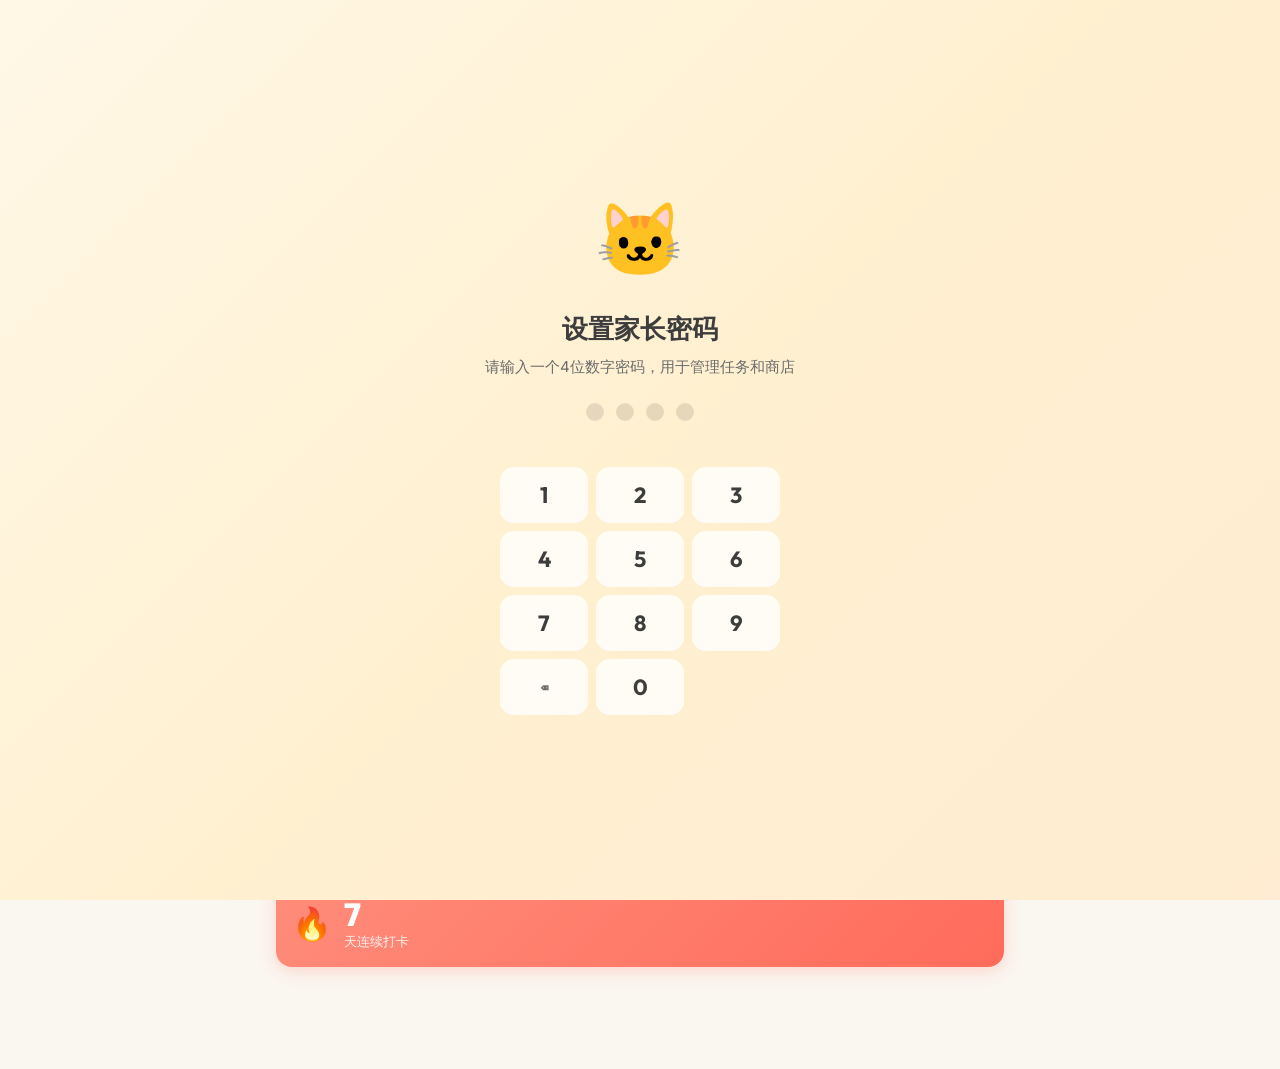
==== android-webview/app/src/main/assets/index.html @ 6c9d5f4f "pet-pwa init2" ====
<!DOCTYPE html>
<html lang="zh-CN">
<head>
  <meta charset="UTF-8">
  <meta name="viewport" content="width=device-width, initial-scale=1.0, maximum-scale=1.0, user-scalable=no, viewport-fit=cover">
  <meta name="apple-mobile-web-app-capable" content="yes">
  <meta name="apple-mobile-web-app-status-bar-style" content="default">
  <meta name="apple-mobile-web-app-title" content="小宠打卡">
  <meta name="theme-color" content="#FFC857">
  <meta name="description" content="小朋友的电子宠物打卡养成APP">

  <!-- PWA -->
  <link rel="manifest" href="manifest.json">
  <link rel="apple-touch-icon" href="icon.svg">

  <!-- Fonts -->
  <link rel="preconnect" href="https://fonts.googleapis.com">
  <link href="https://fonts.googleapis.com/css2?family=Inter:wght@400;500;600;700&family=Outfit:wght@600;700;800&display=swap" rel="stylesheet">

  <link rel="stylesheet" href="styles.css">
  <title>小宠打卡 - 电子宠物养成</title>
</head>
<body>
<div id="app">

  <!-- ===== Parent Mode Bar ===== -->
  <div class="parent-bar" id="parent-bar">
    🔒 家长模式 · 可编辑任务和商品
    <button class="exit-btn" onclick="exitParentMode()">退出</button>
  </div>

  <!-- ===== Home Page ===== -->
  <div class="page active" id="page-home">
    <div class="status-bar">
      <span class="status-time">9:41</span>
      <div class="icons">
        <svg viewBox="0 0 24 24" fill="currentColor"><path d="M12 21l-1.45-1.32C5.4 15.36 2 12.28 2 8.5 2 5.42 4.42 3 7.5 3c1.74 0 3.41.81 4.5 2.09C13.09 3.81 14.76 3 16.5 3 19.58 3 22 5.42 22 8.5c0 3.78-3.4 6.86-8.55 11.18L12 21z"/></svg>
        <svg viewBox="0 0 24 24" fill="currentColor"><path d="M1 9l2 2c4.97-4.97 13.03-4.97 18 0l2-2C16.93 2.93 7.08 2.93 1 9zm8 8l3 3 3-3c-1.65-1.66-4.34-1.66-6 0zm-4-4l2 2c2.76-2.76 7.24-2.76 10 0l2-2C15.14 9.14 8.87 9.14 5 13z"/></svg>
        <svg viewBox="0 0 24 24" fill="currentColor"><path d="M15.67 4H14V2h-4v2H8.33C7.6 4 7 4.6 7 5.33v15.33C7 21.4 7.6 22 8.33 22h7.33c.74 0 1.34-.6 1.34-1.33V5.33C17 4.6 16.4 4 15.67 4z"/></svg>
      </div>
    </div>

    <div class="pet-header">
      <div class="currency-group">
        <span class="badge badge-points">
          <svg viewBox="0 0 24 24" fill="currentColor"><path d="M12 2l2.4 7.4H22l-6.2 4.5 2.4 7.4L12 16.8l-6.2 4.5 2.4-7.4L2 9.4h7.6z"/></svg>
          <span id="home-points">120</span>
        </span>
        <span class="badge badge-coins">
          <svg viewBox="0 0 24 24" fill="currentColor"><circle cx="12" cy="12" r="9" stroke="currentColor" stroke-width="2" fill="none"/><text x="12" y="16" text-anchor="middle" font-size="12" font-weight="bold" fill="currentColor">G</text></svg>
          <span id="home-coins">320</span>
        </span>
      </div>
    </div>

    <div class="pet-scene" id="pet-scene">
      <!-- CSS Creature: Mint Green Spirit -->
      <div class="cat" id="cat">
        <div class="cat-body">
          <!-- Cast shadow on floor -->
          <div class="cat-cast-shadow"></div>
          <!-- Antennae with glowing tips -->
          <div class="antenna antenna-left"><div class="antenna-glow"></div></div>
          <div class="antenna antenna-right"><div class="antenna-glow"></div></div>
          <!-- Head group -->
          <div class="creature-head">
            <div class="creature-face">
              <div class="creature-eye eye-left">
                <div class="eye-iris"></div>
                <div class="eye-highlight eye-hl-1"></div>
                <div class="eye-highlight eye-hl-2"></div>
              </div>
              <div class="creature-eye eye-right">
                <div class="eye-iris"></div>
                <div class="eye-highlight eye-hl-1"></div>
                <div class="eye-highlight eye-hl-2"></div>
              </div>
              <div class="creature-blush blush-left"></div>
              <div class="creature-blush blush-right"></div>
              <div class="creature-mouth"></div>
            </div>
          </div>
          <!-- Body / torso -->
          <div class="creature-torso">
            <div class="creature-belly"></div>
          </div>
          <!-- Collar & Tag -->
          <div class="creature-collar">
            <div class="collar-tag">
              <div class="tag-heart">♥</div>
              <div class="tag-text">HAPPY</div>
            </div>
          </div>
          <!-- Arms -->
          <div class="creature-arm arm-left"></div>
          <div class="creature-arm arm-right"></div>
          <!-- Legs (short stubby) -->
          <div class="cat-leg leg-fl"></div>
          <div class="cat-leg leg-fr"></div>
          <div class="cat-leg leg-bl"></div>
          <div class="cat-leg leg-br"></div>
          <!-- Tail (small round) -->
          <div class="cat-tail">
            <div class="tail-round"></div>
          </div>
        </div>
      </div>
      <!-- Food particle for feeding animation -->
      <div class="food-particle" id="food-particle">🐟</div>
      <!-- Walk ground -->
      <div class="walk-ground" id="walk-ground">
        <div class="ground-line"></div>
      </div>
      <!-- Info -->
      <div class="pet-mood" id="pet-mood">心情不错~</div>
      <div class="pet-name" id="pet-name">小宠</div>
      <div class="pet-level" id="pet-level">Lv.5</div>
    </div>

    <div class="status-section">
      <div class="status-row">
        <div class="status-icon" style="background:#FFE4DF">🍖</div>
        <div class="status-info">
          <div class="status-label">饱腹度</div>
          <div class="status-bar-track"><div class="status-bar-fill" id="bar-hunger-fill" style="width:75%;background:#FF8C7A"></div></div>
        </div>
        <div class="status-percent" id="bar-hunger-percent">75%</div>
      </div>
      <div class="status-row">
        <div class="status-icon" style="background:#D9ECF7">🛁</div>
        <div class="status-info">
          <div class="status-label">清洁度</div>
          <div class="status-bar-track"><div class="status-bar-fill" id="bar-clean-fill" style="width:85%;background:#6BB6E0"></div></div>
        </div>
        <div class="status-percent" id="bar-clean-percent">85%</div>
      </div>
      <div class="status-row">
        <div class="status-icon" style="background:#FFF3D6">😊</div>
        <div class="status-info">
          <div class="status-label">心情值</div>
          <div class="status-bar-track"><div class="status-bar-fill" id="bar-mood-fill" style="width:80%;background:#FFC857"></div></div>
        </div>
        <div class="status-percent" id="bar-mood-percent">80%</div>
      </div>
      <div class="status-row">
        <div class="status-icon" style="background:#E0F0DA">⚡</div>
        <div class="status-info">
          <div class="status-label">活力值</div>
          <div class="status-bar-track"><div class="status-bar-fill" id="bar-energy-fill" style="width:70%;background:#7BB56A"></div></div>
        </div>
        <div class="status-percent" id="bar-energy-percent">70%</div>
      </div>
    </div>

    <div class="action-section">
      <button class="action-btn" onclick="feedPet()">
        <div class="action-icon" style="background:#FFE4DF">🍖</div>
        <div class="action-label">喂食</div>
        <div class="action-cost">🪙 10</div>
      </button>
      <button class="action-btn" onclick="bathPet()">
        <div class="action-icon" style="background:#D9ECF7">🛁</div>
        <div class="action-label">洗澡</div>
        <div class="action-cost">🪙 8</div>
      </button>
      <button class="action-btn" onclick="playPet()">
        <div class="action-icon" style="background:#FFF3D6">🎾</div>
        <div class="action-label">玩耍</div>
        <div class="action-cost">🪙 12</div>
      </button>
      <button class="action-btn" onclick="walkPet()">
        <div class="action-icon" style="background:#E0F0DA">🌳</div>
        <div class="action-label">出门</div>
        <div class="action-cost">🪙 15</div>
      </button>
    </div>

    <div class="card" onclick="switchTab('tasks')" style="cursor:pointer">
      <div class="card-row">
        <div class="card-icon" style="background:#FFF3D6">📋</div>
        <div class="card-body">
          <div class="card-title">今日任务</div>
          <div class="card-desc" id="home-task-desc">完成<span id="home-task-count">0/4</span> · <span id="home-task-points">+0 积分</span></div>
        </div>
        <div class="card-arrow">›</div>
      </div>
    </div>

    <div class="streak-card">
      <div class="streak-flame">🔥</div>
      <div>
        <div class="streak-num" id="streak-num">7</div>
        <div class="streak-label">天连续打卡</div>
      </div>
      <div class="streak-dots" id="streak-dots"></div>
    </div>
  </div>

  <!-- ===== Task Page ===== -->
  <div class="page" id="page-tasks">
    <div class="status-bar">
      <span class="status-time">9:41</span>
      <div class="icons">
        <svg viewBox="0 0 24 24" fill="currentColor"><path d="M12 21l-1.45-1.32C5.4 15.36 2 12.28 2 8.5 2 5.42 4.42 3 7.5 3c1.74 0 3.41.81 4.5 2.09C13.09 3.81 14.76 3 16.5 3 19.58 3 22 5.42 22 8.5c0 3.78-3.4 6.86-8.55 11.18L12 21z"/></svg>
        <svg viewBox="0 0 24 24" fill="currentColor"><path d="M1 9l2 2c4.97-4.97 13.03-4.97 18 0l2-2C16.93 2.93 7.08 2.93 1 9zm8 8l3 3 3-3c-1.65-1.66-4.34-1.66-6 0zm-4-4l2 2c2.76-2.76 7.24-2.76 10 0l2-2C15.14 9.14 8.87 9.14 5 13z"/></svg>
        <svg viewBox="0 0 24 24" fill="currentColor"><path d="M15.67 4H14V2h-4v2H8.33C7.6 4 7 4.6 7 5.33v15.33C7 21.4 7.6 22 8.33 22h7.33c.74 0 1.34-.6 1.34-1.33V5.33C17 4.6 16.4 4 15.67 4z"/></svg>
      </div>
    </div>

    <div class="page-header">
      <div class="page-title">今日任务</div>
      <span class="badge badge-points">
        <svg viewBox="0 0 24 24" fill="currentColor"><path d="M12 2l2.4 7.4H22l-6.2 4.5 2.4 7.4L12 16.8l-6.2 4.5 2.4-7.4L2 9.4h7.6z"/></svg>
        <span id="task-points">120</span>
      </span>
    </div>
    <div class="page-subtitle">完成任务获得积分和金币，积分可到商店兑换奖品，金币用于照顾宠物</div>

    <div class="task-list" id="task-list"></div>
    <button class="add-button" id="add-task-btn" style="display:none" onclick="openTaskEditor()">
      + 添加新任务
    </button>

    <div class="daily-summary">
      <div class="summary-row">
        <div class="summary-item">
          <div class="summary-num" id="summary-completed">0/4</div>
          <div class="summary-label">完成任务</div>
        </div>
        <div class="summary-item">
          <div class="summary-num" id="summary-points">0</div>
          <div class="summary-label">今日积分</div>
        </div>
        <div class="summary-item">
          <div class="summary-num" id="summary-coins">0</div>
          <div class="summary-label">今日金币</div>
        </div>
      </div>
      <div class="summary-tip">💡 每天完成任务，照顾小宠，还能去商店兑换奖品哦~</div>
    </div>
  </div>

  <!-- ===== Shop Page ===== -->
  <div class="page" id="page-shop">
    <div class="status-bar">
      <span class="status-time">9:41</span>
      <div class="icons">
        <svg viewBox="0 0 24 24" fill="currentColor"><path d="M12 21l-1.45-1.32C5.4 15.36 2 12.28 2 8.5 2 5.42 4.42 3 7.5 3c1.74 0 3.41.81 4.5 2.09C13.09 3.81 14.76 3 16.5 3 19.58 3 22 5.42 22 8.5c0 3.78-3.4 6.86-8.55 11.18L12 21z"/></svg>
        <svg viewBox="0 0 24 24" fill="currentColor"><path d="M1 9l2 2c4.97-4.97 13.03-4.97 18 0l2-2C16.93 2.93 7.08 2.93 1 9zm8 8l3 3 3-3c-1.65-1.66-4.34-1.66-6 0zm-4-4l2 2c2.76-2.76 7.24-2.76 10 0l2-2C15.14 9.14 8.87 9.14 5 13z"/></svg>
        <svg viewBox="0 0 24 24" fill="currentColor"><path d="M15.67 4H14V2h-4v2H8.33C7.6 4 7 4.6 7 5.33v15.33C7 21.4 7.6 22 8.33 22h7.33c.74 0 1.34-.6 1.34-1.33V5.33C17 4.6 16.4 4 15.67 4z"/></svg>
      </div>
    </div>

    <div class="page-header">
      <div class="page-title">积分商店</div>
      <span class="badge badge-points">
        <svg viewBox="0 0 24 24" fill="currentColor"><path d="M12 2l2.4 7.4H22l-6.2 4.5 2.4 7.4L12 16.8l-6.2 4.5 2.4-7.4L2 9.4h7.6z"/></svg>
        <span id="shop-points">120</span>
      </span>
    </div>

    <div class="category-tabs" id="category-tabs">
      <button class="cat-tab active" onclick="filterCategory('全部')">全部</button>
      <button class="cat-tab" onclick="filterCategory('玩具')">玩具</button>
      <button class="cat-tab" onclick="filterCategory('学习')">学习</button>
      <button class="cat-tab" onclick="filterCategory('零食')">零食</button>
      <button class="cat-tab" onclick="filterCategory('体验券')">体验券</button>
    </div>

    <div class="product-grid" id="product-grid"></div>
    <button class="add-button" id="add-product-btn" style="display:none" onclick="openProductEditor()">
      + 上架新商品
    </button>

    <div class="shop-tip">💡 兑换后请找爸爸妈妈核销哦~</div>
  </div>

  <!-- ===== Profile Page ===== -->
  <div class="page" id="page-profile">
    <div class="status-bar">
      <span class="status-time">9:41</span>
      <div class="icons">
        <svg viewBox="0 0 24 24" fill="currentColor"><path d="M12 21l-1.45-1.32C5.4 15.36 2 12.28 2 8.5 2 5.42 4.42 3 7.5 3c1.74 0 3.41.81 4.5 2.09C13.09 3.81 14.76 3 16.5 3 19.58 3 22 5.42 22 8.5c0 3.78-3.4 6.86-8.55 11.18L12 21z"/></svg>
        <svg viewBox="0 0 24 24" fill="currentColor"><path d="M1 9l2 2c4.97-4.97 13.03-4.97 18 0l2-2C16.93 2.93 7.08 2.93 1 9zm8 8l3 3 3-3c-1.65-1.66-4.34-1.66-6 0zm-4-4l2 2c2.76-2.76 7.24-2.76 10 0l2-2C15.14 9.14 8.87 9.14 5 13z"/></svg>
        <svg viewBox="0 0 24 24" fill="currentColor"><path d="M15.67 4H14V2h-4v2H8.33C7.6 4 7 4.6 7 5.33v15.33C7 21.4 7.6 22 8.33 22h7.33c.74 0 1.34-.6 1.34-1.33V5.33C17 4.6 16.4 4 15.67 4z"/></svg>
      </div>
    </div>

    <div class="profile-card">
      <div class="profile-avatar" id="profile-avatar" onclick="triggerAvatarUpload()" title="点击上传头像">
        <img id="profile-avatar-img" class="profile-avatar-img" alt="头像">
        <span class="profile-avatar-emoji" id="profile-avatar-emoji">👦</span>
      </div>
      <div>
        <div class="profile-name" id="profile-name">小图</div>
        <div class="profile-level" id="profile-level">Lv.5 宠物达人</div>
      </div>
      <button class="profile-edit" onclick="openProfileEditor()">编辑</button>
    </div>
    <input type="file" id="avatar-file" accept="image/*" style="display:none" onchange="handleAvatarFile(this)">

    <div class="stats-row">
      <div class="stat-item">
        <div class="stat-num" id="stat-tasks">42</div>
        <div class="stat-label">累计任务</div>
      </div>
      <div class="stat-item">
        <div class="stat-num" id="stat-points">320</div>
        <div class="stat-label">累计积分</div>
      </div>
      <div class="stat-item">
        <div class="stat-num" id="stat-coins">180</div>
        <div class="stat-label">累计金币</div>
      </div>
    </div>

    <div class="section-title">兑换记录</div>
    <div id="history-list"></div>

    <div class="section-title" style="display:flex;align-items:center;justify-content:space-between">
      <span>待核销商品</span>
      <span class="pending-badge" id="pending-count-badge">0</span>
    </div>
    <div class="pending-section" id="pending-section">
      <div class="pending-header" onclick="togglePendingList()">
        <div class="pending-header-text">
          <span>🎫</span>
          <span class="pending-count" id="pending-count-text">0件待核销商品</span>
        </div>
        <span style="font-size:14px;color:var(--text-light)" id="pending-arrow">›</span>
      </div>
      <div class="pending-list" id="pending-list"></div>
    </div>
    <div style="margin-bottom:16px"></div>

    <div class="section-title">设置</div>
    <div class="settings-card">
      <div class="setting-item">
        <div class="setting-icon" style="background:#FFF3D6">⏰</div>
        <div class="setting-label">每日提醒</div>
        <div class="setting-value">18:00</div>
      </div>
      <div class="setting-item" onclick="toggleParentMode()">
        <div class="setting-icon" style="background:#E0F0DA">👨‍👩‍👧</div>
        <div class="setting-label">家长模式</div>
        <div class="setting-value" id="parent-mode-text">未开启</div>
        <div class="parent-toggle" id="parent-toggle"></div>
      </div>
      <div class="setting-item">
        <div class="setting-icon" style="background:#D9ECF7">ℹ️</div>
        <div class="setting-label">关于</div>
        <div class="setting-value" id="app-version">v2.0.0</div>
      </div>
      <div class="setting-item">
        <div class="setting-icon" style="background:#E0F0DA">💾</div>
        <div class="setting-label">数据备份</div>
        <div style="display:flex;gap:8px">
          <button class="mini-btn" onclick="exportBackup()">导出</button>
          <button class="mini-btn" onclick="document.getElementById('backup-file').click()">导入</button>
        </div>
      </div>
      <div class="setting-item">
        <div class="setting-icon" style="background:#FCE4E4">♻️</div>
        <div class="setting-label">恢复出厂设置</div>
        <button class="mini-btn" style="background:#FFE3E0;color:#D63A2F" onclick="resetAllData()">重置</button>
      </div>
      <input type="file" id="backup-file" accept="application/json" style="display:none" onchange="handleBackupFile(this)">
    </div>
  </div>

  <!-- ===== Bottom Tab Bar ===== -->
  <div class="tab-bar">
    <button class="tab-item active" data-tab="home">
      <span class="tab-icon">🏠</span>
      <span class="tab-label">首页</span>
    </button>
    <button class="tab-item" data-tab="tasks">
      <span class="tab-icon">📋</span>
      <span class="tab-label">任务</span>
    </button>
    <button class="tab-item" data-tab="shop">
      <span class="tab-icon">🎁</span>
      <span class="tab-label">商店</span>
    </button>
    <button class="tab-item" data-tab="profile">
      <span class="tab-icon">👤</span>
      <span class="tab-label">我的</span>
    </button>
  </div>

</div>

<!-- ===== Task Complete Popup ===== -->
<div class="popup-overlay" id="task-popup">
  <div class="popup-card">
    <div class="popup-icon">🎉</div>
    <div class="popup-title">打卡成功！</div>
    <div class="popup-desc">太棒了，继续加油~</div>
    <div class="popup-rewards">
      <div class="popup-reward">
        <div class="popup-reward-num" style="color:#6BB6E0" id="popup-task-points">+10</div>
        <div class="popup-reward-label">积分</div>
      </div>
      <div class="popup-reward">
        <div class="popup-reward-num" style="color:#E6A82E" id="popup-task-coins">+5</div>
        <div class="popup-reward-label">金币</div>
      </div>
    </div>
    <button class="popup-btn" onclick="closePopup('task-popup')">太棒了！</button>
  </div>
</div>

<!-- ===== Exchange Success Popup ===== -->
<div class="popup-overlay" id="exchange-popup">
  <div class="popup-card">
    <div class="popup-icon">🎁</div>
    <div class="popup-title">兑换成功！</div>
    <div class="popup-desc"><span id="popup-ex-name">小汽车玩具</span></div>
    <div class="popup-qr">
      <canvas id="qr-canvas"></canvas>
    </div>
    <div class="popup-code" id="popup-ex-code">EX2026080401</div>
    <div class="popup-desc">请找爸爸妈妈核销哦~</div>
    <button class="popup-btn" onclick="closePopup('exchange-popup')">知道了</button>
  </div>
</div>

<!-- ===== Password Popup ===== -->
<div class="popup-overlay password-popup" id="password-popup">
  <div class="popup-card">
    <div class="popup-title">🔒 家长验证</div>
    <div class="popup-desc">请输入密码进入家长模式</div>
    <div class="password-dots" id="password-dots">
      <div class="password-dot"></div>
      <div class="password-dot"></div>
      <div class="password-dot"></div>
      <div class="password-dot"></div>
    </div>
    <div class="password-keypad" id="password-keypad">
      <button class="keypad-btn" onclick="inputPassword('1')">1</button>
      <button class="keypad-btn" onclick="inputPassword('2')">2</button>
      <button class="keypad-btn" onclick="inputPassword('3')">3</button>
      <button class="keypad-btn" onclick="inputPassword('4')">4</button>
      <button class="keypad-btn" onclick="inputPassword('5')">5</button>
      <button class="keypad-btn" onclick="inputPassword('6')">6</button>
      <button class="keypad-btn" onclick="inputPassword('7')">7</button>
      <button class="keypad-btn" onclick="inputPassword('8')">8</button>
      <button class="keypad-btn" onclick="inputPassword('9')">9</button>
      <button class="keypad-btn delete" onclick="inputPassword('delete')">⌫</button>
      <button class="keypad-btn zero" onclick="inputPassword('0')">0</button>
      <button class="keypad-btn" style="visibility:hidden">-</button>
    </div>
    <div class="password-actions">
      <button class="popup-btn cancel-btn" onclick="closePopup('password-popup')">取消</button>
    </div>
  </div>
</div>

<!-- ===== Task Edit Popup ===== -->
<div class="popup-overlay edit-popup" id="task-edit-popup">
  <div class="popup-card">
    <div class="popup-title" id="task-edit-title">编辑任务</div>
    <div class="form-group">
      <label class="form-label">选择图标</label>
      <div class="emoji-grid" id="task-emoji-grid"></div>
    </div>
    <div class="form-group">
      <label class="form-label">任务名称 <span class="hint"></span></label>
      <input class="form-input" id="task-name-input" placeholder="例如：完成数学作业">
    </div>
    <div class="form-row">
      <div class="form-group">
        <label class="form-label">积分奖励 ⭐</label>
        <input class="form-input" id="task-points-input" type="number" min="1" value="10" placeholder="积分">
      </div>
      <div class="form-group">
        <label class="form-label">金币奖励 🪙</label>
        <input class="form-input" id="task-coins-input" type="number" min="0" value="5" placeholder="金币">
      </div>
    </div>
    <div class="edit-actions">
      <button class="popup-btn delete-btn" id="task-delete-btn" style="display:none" onclick="deleteTask()">删除任务</button>
      <button class="popup-btn save-btn" onclick="saveTask()">保存</button>
      <button class="popup-btn cancel-btn" onclick="closePopup('task-edit-popup')">取消</button>
    </div>
  </div>
</div>

<!-- ===== Product Edit Popup ===== -->
<div class="popup-overlay edit-popup" id="product-edit-popup">
  <div class="popup-card">
    <div class="popup-title" id="product-edit-title">编辑商品</div>
    <div class="form-group">
      <label class="form-label">商品图标</label>
      <div class="emoji-grid" id="product-emoji-grid"></div>
    </div>
    <div class="form-group">
      <label class="form-label">商品名称</label>
      <input class="form-input" id="product-name-input" placeholder="例如：小汽车玩具">
    </div>
    <div class="form-row">
      <div class="form-group">
        <label class="form-label">兑换积分 ⭐</label>
        <input class="form-input" id="product-price-input" type="number" min="1" value="50" placeholder="积分">
      </div>
      <div class="form-group">
        <label class="form-label">库存数量 📦</label>
        <input class="form-input" id="product-stock-input" type="number" min="0" value="5" placeholder="库存">
      </div>
    </div>
    <div class="form-group">
      <label class="form-label">商品分类</label>
      <select class="form-select" id="product-category-input">
        <option value="玩具">玩具</option>
        <option value="学习">学习</option>
        <option value="零食">零食</option>
        <option value="体验券">体验券</option>
      </select>
    </div>
    <div class="edit-actions">
      <button class="popup-btn delete-btn" id="product-delete-btn" style="display:none" onclick="deleteProduct()">删除商品</button>
      <button class="popup-btn save-btn" onclick="saveProduct()">保存</button>
      <button class="popup-btn cancel-btn" onclick="closePopup('product-edit-popup')">取消</button>
    </div>
  </div>
</div>

<!-- ===== Profile Edit Popup ===== -->
<div class="popup-overlay edit-popup" id="profile-edit-popup">
  <div class="popup-card">
    <div class="popup-title">编辑资料</div>
    <div class="profile-edit-avatar">
      <div class="profile-avatar-large" id="profile-avatar-large" onclick="triggerAvatarUpload()" title="点击上传头像">
        <img id="profile-edit-avatar-img" class="profile-avatar-img-large" alt="头像">
        <span class="profile-avatar-emoji" id="profile-edit-avatar-emoji">👦</span>
      </div>
      <button class="mini-btn" type="button" onclick="triggerAvatarUpload()">📷 上传头像</button>
    </div>
    <div class="form-group">
      <label class="form-label">昵称</label>
      <input class="form-input" id="profile-name-input" placeholder="请输入昵称" maxlength="12">
    </div>
    <div class="edit-actions">
      <button class="popup-btn save-btn" onclick="saveProfile()">保存</button>
      <button class="popup-btn cancel-btn" onclick="closePopup('profile-edit-popup')">取消</button>
    </div>
  </div>
</div>

<!-- ===== First-Time Setup Screen ===== -->
<div class="setup-screen" id="setup-screen">
  <div class="setup-card" id="setup-card">
    <div class="setup-mascot">🐱</div>
    <div class="setup-title" id="setup-title">欢迎来到小宠打卡！</div>
    <div class="setup-desc" id="setup-desc">请先设置家长密码，用于管理任务和商店</div>
    <div class="password-dots" id="setup-dots">
      <div class="password-dot"></div>
      <div class="password-dot"></div>
      <div class="password-dot"></div>
      <div class="password-dot"></div>
    </div>
    <div class="setup-error" id="setup-error"></div>
    <div class="password-keypad" id="setup-keypad">
      <button class="keypad-btn" onclick="setupInput('1')">1</button>
      <button class="keypad-btn" onclick="setupInput('2')">2</button>
      <button class="keypad-btn" onclick="setupInput('3')">3</button>
      <button class="keypad-btn" onclick="setupInput('4')">4</button>
      <button class="keypad-btn" onclick="setupInput('5')">5</button>
      <button class="keypad-btn" onclick="setupInput('6')">6</button>
      <button class="keypad-btn" onclick="setupInput('7')">7</button>
      <button class="keypad-btn" onclick="setupInput('8')">8</button>
      <button class="keypad-btn" onclick="setupInput('9')">9</button>
      <button class="keypad-btn delete" onclick="setupInput('delete')">⌫</button>
      <button class="keypad-btn zero" onclick="setupInput('0')">0</button>
      <button class="keypad-btn" style="visibility:hidden">-</button>
    </div>
  </div>
</div>

<!-- ===== Toast ===== -->
<div class="toast" id="toast"></div>

<script src="app.js"></script>
</body>
</html>
---- android-webview/app/src/main/assets/styles.css ----
/* ===== Design Tokens ===== */
:root {
  --bg: #FAF6F0;
  --bg-card: #FFFFFF;
  --bg-soft: #FFF8EE;
  --yellow: #FFC857;
  --yellow-soft: #FFF3D6;
  --yellow-dark: #E6A82E;
  --coral: #FF8C7A;
  --coral-soft: #FFE4DF;
  --blue: #6BB6E0;
  --blue-soft: #D9ECF7;
  --green: #7BB56A;
  --green-soft: #E0F0DA;
  --purple: #B8A4F0;
  --purple-soft: #ECE5FB;
  --text: #3D3D3D;
  --text-mid: #6B6B6B;
  --text-light: #A0A0A0;
  --text-white: #FFFFFF;
  --border: #F0EBE3;
  --shadow-sm: 0 2px 8px rgba(0,0,0,0.06);
  --shadow-md: 0 4px 16px rgba(0,0,0,0.08);
  --shadow-lg: 0 8px 32px rgba(0,0,0,0.12);
  --radius-sm: 12px;
  --radius-md: 16px;
  --radius-lg: 24px;
  --radius-xl: 32px;
  --tab-h: 70px;
  --safe-top: env(safe-area-inset-top, 0px);
  --safe-bottom: env(safe-area-inset-bottom, 0px);
}

/* ===== Reset ===== */
* { margin: 0; padding: 0; box-sizing: border-box; }
html { -webkit-text-size-adjust: 100%; }
body {
  font-family: 'Inter', -apple-system, BlinkMacSystemFont, 'Segoe UI', sans-serif;
  background: var(--bg);
  color: var(--text);
  line-height: 1.5;
  overflow-x: hidden;
  -webkit-tap-highlight-color: transparent;
  user-select: none;
  -webkit-user-select: none;
}

/* ===== App Container ===== */
#app {
  max-width: 768px;
  margin: 0 auto;
  min-height: 100vh;
  min-height: 100dvh;
  display: flex;
  flex-direction: column;
  position: relative;
  background: var(--bg);
}

/* ===== Status Bar ===== */
.status-bar {
  height: 44px;
  height: calc(44px + var(--safe-top));
  padding-top: var(--safe-top);
  display: flex;
  align-items: center;
  justify-content: space-between;
  padding-left: 20px;
  padding-right: 20px;
  font-size: 15px;
  font-weight: 600;
  color: var(--text);
  flex-shrink: 0;
  z-index: 10;
}
.status-bar .time { font-variant-numeric: tabular-nums; }
.status-bar .icons { display: flex; gap: 6px; align-items: center; }
.status-bar .icons svg { width: 16px; height: 16px; }

/* ===== Pages ===== */
.page {
  display: none;
  flex: 1;
  overflow-y: auto;
  overflow-x: hidden;
  -webkit-overflow-scrolling: touch;
  padding: 8px 20px 20px;
  padding-bottom: calc(var(--tab-h) + 20px + var(--safe-bottom));
}
.page.active { display: block; }

/* ===== Page Header ===== */
.page-header {
  display: flex;
  align-items: center;
  justify-content: space-between;
  margin-bottom: 16px;
  margin-top: 4px;
}
.page-title {
  font-family: 'Outfit', 'Inter', sans-serif;
  font-size: 28px;
  font-weight: 700;
  color: var(--text);
  letter-spacing: -0.5px;
}
.page-subtitle {
  font-size: 14px;
  color: var(--text-mid);
  margin-bottom: 20px;
  line-height: 1.6;
}

/* ===== Currency Badges ===== */
.badge {
  display: inline-flex;
  align-items: center;
  gap: 6px;
  padding: 6px 14px;
  border-radius: 20px;
  font-size: 15px;
  font-weight: 700;
  font-variant-numeric: tabular-nums;
}
.badge-points {
  background: var(--blue-soft);
  color: #2D7BAA;
}
.badge-coins {
  background: var(--yellow-soft);
  color: var(--yellow-dark);
}
.badge svg { width: 16px; height: 16px; }

/* ===== Pet Home ===== */
.pet-header {
  display: flex;
  align-items: center;
  justify-content: space-between;
  margin-bottom: 8px;
}
.currency-group { display: flex; gap: 8px; }

/* ===== Pet Scene & CSS Creature ===== */
/* 🎨 改宠物颜色只改这里（薄荷绿精灵 / 眼睛 / 项圈） */
:root {
  --body-light:  #E0F5EC;   /* 高光（最亮处/肚皮中心） */
  --body-base:   #B8E6D5;   /* 主体薄荷绿 */
  --body-mid:    #9DD9C0;   /* 中间调 */
  --body-shadow: #82BCAB;   /* 阴影绿 */
  --body-deep:   #68A996;   /* 深色描边/最暗 */
  --eye-brown:   #6B4423;   /* 眼睛棕色虹膜 */
  --eye-dark:    #3D2512;   /* 瞳孔深棕 */
  --blush-pink:  rgba(255,160,160,0.55);  /* 腮红 */
  --antenna-glow:#FFE066;   /* 角尖发光黄 */
  --collar-pink: #F5B7B7;   /* 项圈粉色 */
  --tag-bg:      #C8E8F8;   /* 挂牌底色 */
  --tag-text:    #4A90B8;   /* 挂牌文字 */
}

.pet-scene {
  position: relative;
  display: flex;
  flex-direction: column;
  align-items: center;
  padding: 30px 0 8px;
  min-height: 320px;
  overflow: hidden;
  perspective: 900px;
}

/* Cat container — positionable for walking / turning (keep .cat for JS compat) */
.cat {
  position: relative;
  width: 190px;
  height: 230px;
  transition: transform 0.5s cubic-bezier(0.34, 1.56, 0.64, 1);
  z-index: 5;
  transform-style: preserve-3d;
}

.cat-body {
  position: relative;
  width: 100%;
  height: 100%;
  animation: creatureBreathing 4s ease-in-out infinite;
}

/* Cast shadow on floor */
.cat-cast-shadow {
  position: absolute;
  bottom: -8px;
  left: 50%;
  transform: translateX(-50%);
  width: 140px;
  height: 22px;
  background: radial-gradient(ellipse at center, rgba(100,160,140,0.28), rgba(100,160,140,0) 70%);
  border-radius: 50%;
  z-index: 0;
  filter: blur(1px);
}

/* ========== Antennae (glowing tips) ========== */
.antenna {
  position: absolute;
  top: -4px;
  width: 10px;
  height: 32px;
  background: linear-gradient(180deg, var(--body-base) 0%, var(--body-mid) 60%, var(--body-shadow) 100%);
  border-radius: 6px 6px 50% 50%;
  z-index: 12;
}
.antenna-left { left: 58px; transform: rotate(-18deg); }
.antenna-right { right: 58px; transform: rotate(18deg); }

/* Glowing bulb tip */
.antenna-glow {
  position: absolute;
  top: -7px;
  left: 50%;
  transform: translateX(-50%);
  width: 16px;
  height: 16px;
  background: radial-gradient(circle at 40% 35%, #FFFACD, var(--antenna-glow));
  border-radius: 50%;
  box-shadow:
    0 0 10px 3px rgba(255,224,102,0.65),
    0 0 20px 6px rgba(255,224,102,0.30),
    inset 2px 2px 4px rgba(255,255,255,0.7);
  animation: antennaPulse 2.5s ease-in-out infinite;
}

@keyframes antennaPulse {
  0%, 100% { box-shadow: 0 0 10px 3px rgba(255,224,102,0.65), 0 0 20px 6px rgba(255,224,102,0.30), inset 2px 2px 4px rgba(255,255,255,0.7); }
  50% { box-shadow: 0 0 14px 5px rgba(255,224,102,0.80), 0 0 28px 10px rgba(255,224,102,0.40), inset 2px 2px 4px rgba(255,255,255,0.85); }
}

/* ========== Creature Head ========== */
.creature-head {
  position: absolute;
  top: 18px;
  left: 50%;
  transform: translateX(-50%);
  width: 120px;
  height: 118px;
  z-index: 10;
  animation: headBob 5s ease-in-out infinite;
}

.creature-face {
  position: relative;
  width: 100%;
  height: 100%;
  background: radial-gradient(circle at 38% 32%, var(--body-light) 0%, var(--body-base) 42%, var(--body-mid) 72%, var(--body-shadow) 100%);
  border-radius: 52% 52% 46% 46%;
  box-shadow:
    inset -8px -10px 20px rgba(104,169,150,0.35),
    inset 6px 6px 14px rgba(255,255,255,0.60),
    0 8px 24px rgba(104,169,150,0.20);
}

/* ========== Big Anime Eyes ========== */
.creature-eye {
  position: absolute;
  top: 36px;
  width: 32px;
  height: 36px;
  background: linear-gradient(180deg, #fff 0%, #F4F4F4 100%);
  border-radius: 50%;
  overflow: hidden;
  z-index: 4;
  animation: blink 4.5s infinite;
  box-shadow: inset 0 2px 5px rgba(0,0,0,0.08), 0 1px 3px rgba(0,0,0,0.06);
}
.eye-left { left: 22px; }
.eye-right { right: 22px; }

.eye-iris {
  position: absolute;
  bottom: 2px;
  left: 50%;
  transform: translateX(-50%);
  width: 26px;
  height: 27px;
  background: radial-gradient(circle at 38% 32%, #8B5E3C, var(--eye-brown) 55%, var(--eye-dark) 100%);
  border-radius: 50%;
}
.eye-iris::after {
  content: '';
  position: absolute;
  bottom: 3px;
  left: 50%;
  transform: translateX(-50%);
  width: 11px;
  height: 13px;
  background: radial-gradient(circle at 45% 35%, #1a0e06, var(--eye-dark));
  border-radius: 50%;
}

/* Eye highlights — give it that "alive" anime look */
.eye-highlight {
  position: absolute;
  background: white;
  border-radius: 50%;
}
.eye-hl-1 {
  top: 5px;
  left: 7px;
  width: 10px;
  height: 10px;
  box-shadow: 0 0 3px rgba(255,255,255,0.8);
}
.eye-hl-2 {
  top: 15px;
  right: 6px;
  width: 5px;
  height: 5px;
  opacity: 0.75;
}

/* Blush */
.creature-blush {
  position: absolute;
  top: 66px;
  width: 20px;
  height: 12px;
  background: radial-gradient(circle, var(--blush-pink), transparent 70%);
  border-radius: 50%;
  filter: blur(1.5px);
  z-index: 5;
}
.blush-left { left: 14px; }
.blush-right { right: 14px; }

/* Mouth — small happy smile */
.creature-mouth {
  position: absolute;
  bottom: 24px;
  left: 50%;
  transform: translateX(-50%);
  width: 18px;
  height: 10px;
  border-bottom: 3px solid #D49A8A;
  border-radius: 0 0 50% 50%;
  z-index: 5;
}

/* Open mouth for eating */
.cat-mouth-open {
  position: absolute;
  bottom: 18px;
  left: 50%;
  transform: translateX(-50%) scale(0);
  width: 16px;
  height: 13px;
  background: radial-gradient(circle at 50% 30%, #FF9A8A, #FF7060);
  border-radius: 0 0 50% 50%;
  box-shadow: inset 0 -2px 3px rgba(0,0,0,0.15);
  transition: transform 0.2s ease;
  z-index: 6;
}

/* ========== Creature Torso (chubby body) ========== */
.creature-torso {
  position: absolute;
  top: 110px;
  left: 50%;
  transform: translateX(-50%);
  width: 108px;
  height: 82px;
  background: radial-gradient(ellipse at 42% 22%, var(--body-light), var(--body-base) 48%, var(--body-mid) 78%, var(--body-shadow) 100%);
  border-radius: 52% 52% 48% 48%;
  box-shadow:
    inset -10px -12px 22px rgba(104,169,150,0.30),
    inset 6px 5px 16px rgba(255,255,255,0.50),
    0 8px 20px rgba(104,169,150,0.18);
  z-index: 4;
}
.creature-belly {
  position: absolute;
  bottom: 8px;
  left: 50%;
  transform: translateX(-50%);
  width: 64px;
  height: 42px;
  background: radial-gradient(ellipse at 50% 28%, #fff, var(--body-light));
  border-radius: 50%;
  box-shadow: inset 0 -3px 6px rgba(0,0,0,0.03);
}

/* ========== Collar & HAPPY Tag ========== */
.creature-collar {
  position: absolute;
  top: 106px;
  left: 50%;
  transform: translateX(-50%);
  width: 72px;
  height: 12px;
  background: linear-gradient(180deg, #FFC8C8, var(--collar-pink), #E89898);
  border-radius: 8px;
  z-index: 11;
  box-shadow: 0 2px 5px rgba(180,120,120,0.25);
}

.collar-tag {
  position: absolute;
  top: 14px;
  left: 50%;
  transform: translateX(-50%);
  width: 44px;
  height: 36px;
  background: linear-gradient(135deg, #fff, var(--tag-bg));
  border-radius: 8px;
  display: flex;
  flex-direction: column;
  align-items: center;
  justify-content: center;
  box-shadow: 0 3px 8px rgba(0,0,0,0.10), inset 0 1px 2px rgba(255,255,255,0.8);
  gap: 1px;
}
.tag-heart {
  font-size: 10px;
  color: #E86B6B;
  line-height: 1;
}
.tag-text {
  font-size: 7px;
  font-weight: 800;
  letter-spacing: 0.5px;
  color: var(--tag-text);
  font-family: 'Outfit', sans-serif;
}

/* ========== Arms (short stubby, raised slightly) ========== */
.creature-arm {
  position: absolute;
  top: 128px;
  width: 22px;
  height: 34px;
  background: linear-gradient(180deg, var(--body-base), var(--body-mid));
  border-radius: 40% 40% 50% 50%;
  z-index: 5;
  box-shadow: inset -2px 0 4px rgba(104,169,150,0.15), inset 2px 0 4px rgba(255,255,255,0.25);
}
.arm-left {
  left: 28px;
  transform: rotate(18deg);
}
.arm-right {
  right: 28px;
  transform: rotate(-18deg);
}

/* ========== Legs (short stubby, natural stance) ========== */
.cat-leg {
  position: absolute;
  top: 172px;
  width: 26px;
  height: 36px;
  background: linear-gradient(180deg, var(--body-base) 0%, var(--body-mid) 60%, var(--body-shadow) 100%);
  border-radius: 48% 48% 50% 50% / 30% 30% 70% 70%;
  transform-origin: top center;
  box-shadow:
    inset -3px 0 5px rgba(0,0,0,0.10),
    inset 2px 0 4px rgba(255,255,255,0.28);
  z-index: 6;
}
.cat-leg::after {
  content: '';
  position: absolute;
  bottom: -2px;
  left: 50%;
  transform: translateX(-50%);
  width: 29px;
  height: 14px;
  background: radial-gradient(ellipse at 50% 28%, #fff, var(--body-light));
  border-radius: 50%;
  box-shadow: 0 2px 4px rgba(0,0,0,0.05);
}

/* Front legs closer together, slight outward angle */
.leg-fl { left: 62px; transform: rotate(5deg); }
.leg-fr { left: 102px; transform: rotate(-5deg); }

/* Back legs wider apart, behind body */
.leg-bl { left: 24px; width: 24px; height: 33px; z-index: 3; transform: rotate(-6deg); }
.leg-br { left: 144px; width: 24px; height: 33px; z-index: 3; transform: rotate(6deg); }

/* Back leg haunches */
.leg-bl::before,
.leg-br::before {
  content: '';
  position: absolute;
  top: -12px;
  left: 50%;
  transform: translateX(-50%);
  width: 38px;
  height: 30px;
  background: radial-gradient(circle at 50% 38%, var(--body-light) 0%, var(--body-base) 55%, var(--body-shadow) 100%);
  border-radius: 52% 52% 46% 46%;
  box-shadow:
    inset -4px -5px 8px rgba(104,169,150,0.22),
    0 2px 5px rgba(0,0,0,0.06);
  z-index: -1;
}

/* ========== Tail (small round nub) ========== */
.cat-tail {
  position: absolute;
  top: 148px;
  left: 138px;
  width: 36px;
  height: 36px;
  z-index: 2;
  animation: tailWag 3s ease-in-out infinite;
  transform-origin: 0 50%;
}
.tail-round {
  width: 100%;
  height: 100%;
  background: radial-gradient(circle at 40% 35%, var(--body-light), var(--body-base) 55%, var(--body-shadow) 100%);
  border-radius: 50%;
  box-shadow: 0 2px 5px rgba(104,169,150,0.15), inset -3px -3px 8px rgba(104,169,150,0.20);
}

@keyframes tailWag {
  0%, 100% { transform: rotate(-10deg); }
  50% { transform: rotate(10deg); }
}

/* ========== Idle liveliness ========== */
@keyframes creatureBreathing {
  0%, 100% { transform: scaleY(1) translateY(0); }
  50% { transform: scaleY(1.025) translateY(-1px); }
}
@keyframes headBob {
  0%, 100% { transform: translateX(-50%) rotate(0deg); }
  50% { transform: translateX(-50%) rotate(1.5deg) translateY(-1px); }
}
@keyframes blink {
  0%, 92%, 100% { transform: scaleY(1); }
  95% { transform: scaleY(0.1); }
}

/* ========== Creature Eating ========== */
.cat.eating .creature-head { animation: creatureEatHead 0.6s ease; }
.cat.eating .cat-mouth-open {
  transform: translateX(-50%) scale(1);
  transition: transform 0.15s ease 0.15s;
}
.cat.eating .cat-body { animation: creatureEatBody 0.7s ease; }
.cat.eating .cat-tail { animation: tailWagFast 0.4s ease-in-out infinite; }

@keyframes creatureEatHead {
  0% { transform: translateX(-50%) rotate(0); }
  20% { transform: translateX(-50%) rotate(-6deg) translateY(-3px); }
  40% { transform: translateX(-50%) rotate(0) translateY(0); }
  100% { transform: translateX(-50%) rotate(0); }
}
@keyframes creatureEatBody {
  0%, 100% { transform: scaleY(1); }
  30% { transform: scaleY(1.06); }
}
@keyframes tailWagFast {
  0%, 100% { transform: rotate(-14deg); }
  50% { transform: rotate(14deg); }
}

/* Food particle */
.food-particle {
  position: absolute;
  top: -60px;
  left: 50%;
  font-size: 40px;
  z-index: 20;
  opacity: 0;
  pointer-events: none;
  transition: none;
}
.food-particle.drop { animation: foodDrop 0.7s ease-in forwards; }
@keyframes foodDrop {
  0% { opacity: 1; transform: translateX(-50%) translateY(0) scale(0.5); }
  70% { opacity: 1; transform: translateX(-50%) translateY(130px) scale(1.1); }
  85% { opacity: 1; transform: translateX(-50%) translateY(145px) scale(0.6); }
  100% { opacity: 0; transform: translateX(-50%) translateY(150px) scale(0.2); }
}

/* ========== Creature Walking (with turn-around) ========== */
.cat.walking { animation: catWalk 3s ease-in-out; }
@keyframes catWalk {
  0%   { transform: translateX(0) rotateY(0deg); }
  18%  { transform: translateX(50px) rotateY(0deg); }
  30%  { transform: translateX(70px) rotateY(180deg); }   /* 转身 */
  50%  { transform: translateX(150px) rotateY(180deg); }
  62%  { transform: translateX(170px) rotateY(360deg); }  /* 转回正面 */
  82%  { transform: translateX(80px) rotateY(360deg); }
  100% { transform: translateX(0) rotateY(360deg); }
}
.cat.walking .cat-leg { animation: legWalk 0.4s ease-in-out infinite alternate; }
.cat.walking .cat-leg-fl { animation-name: legWalk; animation-delay: 0s; }
.cat.walking .cat-leg-fr { animation-name: legWalkAlt; animation-delay: 0.2s; }
.cat.walking .cat-leg-bl { animation-name: legWalkAlt; animation-delay: 0; }
.cat.walking .cat-leg-br { animation-name: legWalk; animation-delay: 0.2s; }
@keyframes legWalk {
  0%, 100% { transform: rotate(-14deg); }
  50% { transform: rotate(14deg); }
}
@keyframes legWalkAlt {
  0%, 100% { transform: rotate(14deg); }
  50% { transform: rotate(-14deg); }
}

/* Walk ground */
.walk-ground {
  position: absolute;
  bottom: 78px;
  left: 0;
  right: 0;
  height: 40px;
  overflow: hidden;
  opacity: 0;
  transition: opacity 0.3s;
  z-index: 1;
}
.walk-ground.show { opacity: 1; }
.ground-line {
  position: absolute;
  bottom: 0;
  left: 0;
  width: 200%;
  height: 30px;
  background: linear-gradient(to right, #E8F5D0 0%, #D4ECB0 25%, #E8F5D0 50%, #D4ECB0 75%, #E8F5D0 100%);
  animation: groundScroll 2s linear infinite;
}
@keyframes groundScroll {
  0% { transform: translateX(0); }
  100% { transform: translateX(-50%); }
}

/* ========== Creature Bathing ========== */
.cat.bathing .cat-body { animation: catShake 0.15s ease-in-out infinite; }
@keyframes catShake {
  0%, 100% { transform: translateX(0) rotate(0); }
  25% { transform: translateX(4px) rotate(2deg); }
  75% { transform: translateX(-4px) rotate(-2deg); }
}

/* ========== Creature Jump (squash & stretch) ========== */
.cat.playing .cat-body { animation: catJumpBig 0.55s cubic-bezier(0.3,0.8,0.4,1) infinite; }
.cat.playing .cat-cast-shadow { animation: shadowJump 0.55s ease-in-out infinite; }
.cat.jumping .cat-body { animation: catJumpBig 0.7s cubic-bezier(0.3,0.8,0.4,1); }
.cat.jumping .cat-cast-shadow { animation: shadowJump 0.7s ease; }

@keyframes catJumpBig {
  0%   { transform: translateY(0) scale(1, 1); }
  15%  { transform: translateY(0) scale(1.12, 0.88); }   /* 起跳前蹲 */
  45%  { transform: translateY(-62px) scale(0.9, 1.12); } /* 拉伸上升 */
  55%  { transform: translateY(-66px) scale(0.9, 1.12); }
  80%  { transform: translateY(0) scale(1.15, 0.85); }   /* 落地压扁 */
  100% { transform: translateY(0) scale(1, 1); }
}
@keyframes shadowJump {
  0%, 100% { transform: translateX(-50%) scale(1); opacity: 0.30; }
  45%, 55% { transform: translateX(-50%) scale(0.55); opacity: 0.14; }
  80%      { transform: translateX(-50%) scale(1.1); opacity: 0.34; }
}

/* ========== Creature Turn (spin) ========== */
.cat.turn { animation: catTurn 0.9s ease; }
@keyframes catTurn {
  0%   { transform: rotateY(0deg); }
  100% { transform: rotateY(360deg); }
}

/* ========== Happiness ========== */
.cat.happy .cat-tail { animation: tailWagHappy 0.25s ease-in-out infinite; }
@keyframes tailWagHappy {
  0%, 100% { transform: rotate(-22deg); }
  50% { transform: rotate(22deg); }
}

/* ===== Status Bars ===== */
.status-section {
  background: var(--bg-card);
  border-radius: var(--radius-md);
  padding: 16px;
  box-shadow: var(--shadow-sm);
  margin-bottom: 12px;
}
.status-row {
  display: flex;
  align-items: center;
  gap: 10px;
  margin-bottom: 12px;
}
.status-row:last-child { margin-bottom: 0; }
.status-icon {
  width: 32px;
  height: 32px;
  border-radius: 10px;
  display: flex;
  align-items: center;
  justify-content: center;
  font-size: 16px;
  flex-shrink: 0;
}
.status-info { flex: 1; }
.status-label {
  font-size: 13px;
  font-weight: 600;
  color: var(--text-mid);
  margin-bottom: 4px;
}
.status-bar-track {
  height: 8px;
  background: #F0EBE3;
  border-radius: 4px;
  overflow: hidden;
}
.status-bar-fill {
  height: 100%;
  border-radius: 4px;
  transition: width 0.5s ease;
}
.status-percent {
  font-size: 12px;
  font-weight: 700;
  color: var(--text-light);
  width: 32px;
  text-align: right;
  font-variant-numeric: tabular-nums;
}

/* ===== Action Buttons ===== */
.action-section {
  display: grid;
  grid-template-columns: repeat(4, 1fr);
  gap: 10px;
  margin-bottom: 12px;
}
.action-btn {
  background: var(--bg-card);
  border: none;
  border-radius: var(--radius-md);
  padding: 14px 6px;
  display: flex;
  flex-direction: column;
  align-items: center;
  gap: 6px;
  cursor: pointer;
  box-shadow: var(--shadow-sm);
  transition: all 0.2s;
  position: relative;
}
.action-btn:active { transform: scale(0.95); }
.action-btn .action-icon {
  width: 44px;
  height: 44px;
  border-radius: 14px;
  display: flex;
  align-items: center;
  justify-content: center;
  font-size: 22px;
}
.action-btn .action-label {
  font-size: 12px;
  font-weight: 600;
  color: var(--text);
}
.action-btn .action-cost {
  font-size: 10px;
  color: var(--text-light);
  display: flex;
  align-items: center;
  gap: 2px;
}
.action-btn.disabled {
  opacity: 0.4;
  pointer-events: none;
}

/* ===== Cards ===== */
.card {
  background: var(--bg-card);
  border-radius: var(--radius-md);
  padding: 16px;
  box-shadow: var(--shadow-sm);
  margin-bottom: 12px;
}
.card-row {
  display: flex;
  align-items: center;
  gap: 12px;
}
.card-icon {
  width: 44px;
  height: 44px;
  border-radius: 12px;
  display: flex;
  align-items: center;
  justify-content: center;
  font-size: 22px;
  flex-shrink: 0;
}
.card-body { flex: 1; }
.card-title {
  font-size: 15px;
  font-weight: 700;
  color: var(--text);
}
.card-desc {
  font-size: 13px;
  color: var(--text-mid);
  margin-top: 2px;
}
.card-arrow {
  color: var(--text-light);
  font-size: 20px;
}

/* ===== Streak Card ===== */
.streak-card {
  background: linear-gradient(135deg, var(--coral), #FF6B5B);
  border-radius: var(--radius-md);
  padding: 16px;
  color: white;
  margin-bottom: 12px;
  display: flex;
  align-items: center;
  gap: 12px;
  box-shadow: 0 4px 16px rgba(255,140,122,0.3);
}
.streak-flame {
  font-size: 32px;
}
.streak-num {
  font-family: 'Outfit', sans-serif;
  font-size: 32px;
  font-weight: 800;
  line-height: 1;
}
.streak-label {
  font-size: 13px;
  opacity: 0.9;
  margin-top: 2px;
}
.streak-dots {
  display: flex;
  gap: 4px;
  margin-left: auto;
}
.streak-dot {
  width: 8px;
  height: 8px;
  border-radius: 50%;
  background: rgba(255,255,255,0.3);
}
.streak-dot.active { background: white; }

/* ===== Task List ===== */
.task-list { margin-bottom: 16px; }
.task-item {
  background: var(--bg-card);
  border-radius: var(--radius-md);
  padding: 14px 16px;
  margin-bottom: 10px;
  display: flex;
  align-items: center;
  gap: 12px;
  box-shadow: var(--shadow-sm);
  transition: all 0.3s;
}
.task-item.completed {
  background: var(--green-soft);
}
.task-icon {
  width: 40px;
  height: 40px;
  border-radius: 12px;
  display: flex;
  align-items: center;
  justify-content: center;
  font-size: 20px;
  flex-shrink: 0;
  background: var(--yellow-soft);
}
.task-item.completed .task-icon {
  background: var(--green);
  color: white;
}
.task-body { flex: 1; }
.task-name {
  font-size: 15px;
  font-weight: 600;
  color: var(--text);
}
.task-item.completed .task-name {
  color: var(--text-mid);
  text-decoration: line-through;
}
.task-rewards {
  display: flex;
  gap: 10px;
  margin-top: 4px;
}
.task-reward {
  font-size: 12px;
  font-weight: 600;
  display: flex;
  align-items: center;
  gap: 3px;
  font-variant-numeric: tabular-nums;
}
.task-reward.points { color: #2D7BAA; }
.task-reward.coins { color: var(--yellow-dark); }
.task-btn {
  border: none;
  border-radius: 12px;
  padding: 8px 16px;
  font-size: 14px;
  font-weight: 700;
  cursor: pointer;
  transition: all 0.2s;
  flex-shrink: 0;
}
.task-btn.pending {
  background: var(--yellow);
  color: var(--text);
  box-shadow: 0 2px 8px rgba(255,200,87,0.4);
}
.task-btn.pending:active { transform: scale(0.95); }
.task-check {
  width: 28px;
  height: 28px;
  border-radius: 50%;
  background: var(--green);
  color: white;
  display: flex;
  align-items: center;
  justify-content: center;
  font-size: 14px;
  flex-shrink: 0;
}

/* ===== Daily Summary ===== */
.daily-summary {
  background: linear-gradient(135deg, var(--blue-soft), var(--purple-soft));
  border-radius: var(--radius-md);
  padding: 16px;
  margin-bottom: 16px;
}
.summary-row {
  display: flex;
  justify-content: space-around;
  text-align: center;
}
.summary-item .summary-num {
  font-family: 'Outfit', sans-serif;
  font-size: 28px;
  font-weight: 800;
  color: var(--text);
  font-variant-numeric: tabular-nums;
}
.summary-item .summary-label {
  font-size: 12px;
  color: var(--text-mid);
  margin-top: 2px;
}
.summary-tip {
  font-size: 13px;
  color: var(--text-mid);
  text-align: center;
  margin-top: 12px;
  padding-top: 12px;
  border-top: 1px solid rgba(0,0,0,0.06);
}

/* ===== Shop ===== */
.category-tabs {
  display: flex;
  gap: 8px;
  margin-bottom: 16px;
  overflow-x: auto;
  -webkit-overflow-scrolling: touch;
  scrollbar-width: none;
}
.category-tabs::-webkit-scrollbar { display: none; }
.cat-tab {
  border: none;
  background: var(--bg-card);
  color: var(--text-mid);
  padding: 8px 16px;
  border-radius: 20px;
  font-size: 14px;
  font-weight: 600;
  cursor: pointer;
  white-space: nowrap;
  box-shadow: var(--shadow-sm);
  transition: all 0.2s;
}
.cat-tab.active {
  background: var(--yellow);
  color: var(--text);
}

.product-grid {
  display: grid;
  grid-template-columns: repeat(2, 1fr);
  gap: 12px;
  margin-bottom: 16px;
}
.product-card {
  background: var(--bg-card);
  border-radius: var(--radius-md);
  overflow: hidden;
  box-shadow: var(--shadow-sm);
  transition: all 0.2s;
}
.product-card.disabled { opacity: 0.5; }
.product-img {
  width: 100%;
  height: 100px;
  display: flex;
  align-items: center;
  justify-content: center;
  font-size: 48px;
}
.product-info { padding: 10px 12px 12px; }
.product-name {
  font-size: 14px;
  font-weight: 600;
  color: var(--text);
  margin-bottom: 4px;
}
.product-meta {
  display: flex;
  align-items: center;
  justify-content: space-between;
  margin-bottom: 8px;
}
.product-price {
  font-size: 15px;
  font-weight: 700;
  color: #2D7BAA;
  display: flex;
  align-items: center;
  gap: 3px;
  font-variant-numeric: tabular-nums;
}
.product-stock {
  font-size: 11px;
  color: var(--text-light);
}
.product-stock.low { color: var(--coral); font-weight: 600; }
.exchange-btn {
  width: 100%;
  border: none;
  border-radius: 10px;
  padding: 8px;
  font-size: 13px;
  font-weight: 700;
  cursor: pointer;
  transition: all 0.2s;
}
.exchange-btn.available {
  background: var(--yellow);
  color: var(--text);
}
.exchange-btn.available:active { transform: scale(0.97); }
.exchange-btn.disabled {
  background: #E8E8E8;
  color: var(--text-light);
  cursor: not-allowed;
}
.shop-tip {
  font-size: 13px;
  color: var(--text-light);
  text-align: center;
  padding: 8px;
}

/* ===== Profile ===== */
.profile-card {
  background: linear-gradient(135deg, var(--yellow), var(--coral));
  border-radius: var(--radius-lg);
  padding: 20px;
  display: flex;
  align-items: center;
  gap: 14px;
  margin-bottom: 16px;
  box-shadow: 0 4px 16px rgba(255,200,87,0.3);
}
.profile-avatar {
  width: 64px;
  height: 64px;
  border-radius: 50%;
  background: rgba(255,255,255,0.3);
  display: flex;
  align-items: center;
  justify-content: center;
  font-size: 32px;
  border: 3px solid rgba(255,255,255,0.5);
  cursor: pointer;
  overflow: hidden;
  position: relative;
}
.profile-avatar-img { display: none; width: 100%; height: 100%; object-fit: cover; }
.profile-avatar-emoji { display: flex; align-items: center; justify-content: center; width: 100%; height: 100%; }
.profile-edit-avatar { display: flex; flex-direction: column; align-items: center; gap: 12px; margin-bottom: 18px; }
.profile-avatar-large {
  width: 96px;
  height: 96px;
  border-radius: 50%;
  background: rgba(255,200,87,0.18);
  border: 3px solid var(--yellow);
  display: flex;
  align-items: center;
  justify-content: center;
  font-size: 48px;
  cursor: pointer;
  overflow: hidden;
  position: relative;
}
.profile-avatar-img-large { display: none; width: 100%; height: 100%; object-fit: cover; }
.profile-name {
  font-family: 'Outfit', sans-serif;
  font-size: 20px;
  font-weight: 700;
  color: white;
}
.profile-level {
  font-size: 13px;
  color: rgba(255,255,255,0.9);
  margin-top: 2px;
}
.profile-edit {
  margin-left: auto;
  background: rgba(255,255,255,0.25);
  border: none;
  border-radius: 10px;
  padding: 8px 12px;
  color: white;
  font-size: 13px;
  font-weight: 600;
  cursor: pointer;
}

.stats-row {
  display: grid;
  grid-template-columns: repeat(3, 1fr);
  gap: 10px;
  margin-bottom: 16px;
}
.stat-item {
  background: var(--bg-card);
  border-radius: var(--radius-md);
  padding: 14px 8px;
  text-align: center;
  box-shadow: var(--shadow-sm);
}
.stat-num {
  font-family: 'Outfit', sans-serif;
  font-size: 24px;
  font-weight: 800;
  color: var(--text);
  font-variant-numeric: tabular-nums;
}
.stat-label {
  font-size: 11px;
  color: var(--text-mid);
  margin-top: 2px;
}

.section-title {
  font-size: 16px;
  font-weight: 700;
  color: var(--text);
  margin-bottom: 10px;
  margin-top: 4px;
}

.history-item {
  background: var(--bg-card);
  border-radius: var(--radius-md);
  padding: 14px 16px;
  margin-bottom: 8px;
  display: flex;
  align-items: center;
  gap: 12px;
  box-shadow: var(--shadow-sm);
}
.history-icon {
  width: 36px;
  height: 36px;
  border-radius: 10px;
  display: flex;
  align-items: center;
  justify-content: center;
  font-size: 18px;
  flex-shrink: 0;
}
.history-body { flex: 1; }
.history-name {
  font-size: 14px;
  font-weight: 600;
  color: var(--text);
}
.history-date {
  font-size: 12px;
  color: var(--text-light);
  margin-top: 2px;
}
.history-points {
  font-size: 13px;
  font-weight: 700;
  color: var(--coral);
  font-variant-numeric: tabular-nums;
}
.history-status {
  font-size: 11px;
  font-weight: 700;
  padding: 3px 8px;
  border-radius: 8px;
}
.history-status.pending {
  background: var(--yellow-soft);
  color: var(--yellow-dark);
}
.history-status.verified {
  background: var(--green-soft);
  color: #4A8A3A;
}

.settings-card {
  background: var(--bg-card);
  border-radius: var(--radius-md);
  overflow: hidden;
  box-shadow: var(--shadow-sm);
}
.setting-item {
  display: flex;
  align-items: center;
  gap: 12px;
  padding: 14px 16px;
  border-bottom: 1px solid var(--border);
  cursor: pointer;
}
.setting-item:last-of-type { border-bottom: none; }
.setting-icon {
  width: 32px;
  height: 32px;
  border-radius: 10px;
  display: flex;
  align-items: center;
  justify-content: center;
  font-size: 16px;
  flex-shrink: 0;
}
.setting-label { flex: 1; font-size: 15px; font-weight: 500; color: var(--text); }
.setting-value { font-size: 14px; color: var(--text-light); }
.mini-btn {
  border: none;
  background: var(--yellow-soft);
  color: var(--yellow-dark);
  font-size: 13px;
  font-weight: 600;
  padding: 6px 14px;
  border-radius: 999px;
  cursor: pointer;
}
.mini-btn:active { transform: scale(0.95); }

/* ===== Bottom Tab Bar ===== */
.tab-bar {
  position: fixed;
  bottom: 0;
  left: 50%;
  transform: translateX(-50%);
  width: 100%;
  max-width: 768px;
  height: calc(var(--tab-h) + var(--safe-bottom));
  padding-bottom: var(--safe-bottom);
  display: flex;
  align-items: center;
  justify-content: space-around;
  background: rgba(255,255,255,0.95);
  backdrop-filter: blur(20px);
  -webkit-backdrop-filter: blur(20px);
  border-top: 1px solid var(--border);
  z-index: 100;
}
.tab-item {
  display: flex;
  flex-direction: column;
  align-items: center;
  gap: 2px;
  border: none;
  background: none;
  cursor: pointer;
  padding: 8px 16px;
  border-radius: 16px;
  transition: all 0.2s;
}
.tab-icon {
  font-size: 24px;
  line-height: 1;
  filter: grayscale(1);
  opacity: 0.5;
  transition: all 0.2s;
}
.tab-label {
  font-size: 11px;
  font-weight: 600;
  color: var(--text-light);
  transition: all 0.2s;
}
.tab-item.active .tab-icon {
  filter: grayscale(0);
  opacity: 1;
  transform: scale(1.1);
}
.tab-item.active .tab-label {
  color: var(--yellow-dark);
}

/* ===== Popups ===== */
.popup-overlay {
  position: fixed;
  top: 0; left: 0; right: 0; bottom: 0;
  background: rgba(0,0,0,0.5);
  backdrop-filter: blur(4px);
  -webkit-backdrop-filter: blur(4px);
  display: none;
  align-items: center;
  justify-content: center;
  z-index: 1000;
  padding: 40px;
}
.popup-overlay.show {
  display: flex;
  animation: fadeIn 0.2s ease;
}
@keyframes fadeIn { from { opacity: 0; } to { opacity: 1; } }

.popup-card {
  background: white;
  border-radius: var(--radius-xl);
  padding: 32px 24px;
  text-align: center;
  max-width: 340px;
  width: 100%;
  animation: popIn 0.3s cubic-bezier(0.34, 1.56, 0.64, 1);
}
@keyframes popIn {
  from { transform: scale(0.7); opacity: 0; }
  to { transform: scale(1); opacity: 1; }
}
.popup-icon {
  font-size: 64px;
  margin-bottom: 12px;
  animation: celebrate 0.6s ease;
}
@keyframes celebrate {
  0% { transform: scale(0) rotate(-180deg); }
  60% { transform: scale(1.2) rotate(10deg); }
  100% { transform: scale(1) rotate(0); }
}
.popup-title {
  font-family: 'Outfit', sans-serif;
  font-size: 24px;
  font-weight: 700;
  color: var(--text);
  margin-bottom: 8px;
}
.popup-desc {
  font-size: 15px;
  color: var(--text-mid);
  margin-bottom: 20px;
}
.popup-rewards {
  display: flex;
  justify-content: center;
  gap: 16px;
  margin-bottom: 20px;
}
.popup-reward {
  display: flex;
  flex-direction: column;
  align-items: center;
  gap: 4px;
}
.popup-reward-num {
  font-family: 'Outfit', sans-serif;
  font-size: 28px;
  font-weight: 800;
}
.popup-reward-label {
  font-size: 12px;
  color: var(--text-mid);
}
.popup-qr {
  width: 160px;
  height: 160px;
  margin: 0 auto 16px;
  background: #F8F8F8;
  border-radius: var(--radius-md);
  display: flex;
  align-items: center;
  justify-content: center;
  border: 2px solid var(--border);
}
.popup-qr canvas { width: 140px; height: 140px; }
.popup-code {
  font-family: 'Outfit', monospace;
  font-size: 14px;
  font-weight: 700;
  color: var(--text-mid);
  letter-spacing: 2px;
  margin-bottom: 16px;
}
.popup-btn {
  background: var(--yellow);
  border: none;
  border-radius: 16px;
  padding: 14px 40px;
  font-size: 16px;
  font-weight: 700;
  color: var(--text);
  cursor: pointer;
  transition: all 0.2s;
  box-shadow: 0 4px 12px rgba(255,200,87,0.4);
}
.popup-btn:active { transform: scale(0.97); }

/* Confetti */
.confetti {
  position: fixed;
  width: 10px;
  height: 10px;
  pointer-events: none;
  z-index: 1001;
}

/* ===== Toast ===== */
.toast {
  position: fixed;
  bottom: calc(var(--tab-h) + 40px + var(--safe-bottom));
  left: 50%;
  transform: translateX(-50%) translateY(100px);
  background: rgba(0,0,0,0.8);
  color: white;
  padding: 12px 24px;
  border-radius: 20px;
  font-size: 14px;
  font-weight: 500;
  z-index: 999;
  transition: transform 0.3s ease;
  white-space: nowrap;
}
.toast.show { transform: translateX(-50%) translateY(0); }

/* ===== Parent Mode ===== */
.parent-toggle {
  position: relative;
  width: 44px;
  height: 26px;
  background: #E0E0E0;
  border-radius: 13px;
  transition: 0.2s;
  flex-shrink: 0;
}
.parent-toggle.on { background: var(--green); }
.parent-toggle::after {
  content: '';
  position: absolute;
  top: 3px;
  left: 3px;
  width: 20px;
  height: 20px;
  background: white;
  border-radius: 50%;
  transition: 0.2s;
  box-shadow: 0 1px 3px rgba(0,0,0,0.2);
}
.parent-toggle.on::after { left: 21px; }

.verify-btn {
  background: var(--green);
  color: white;
  border: none;
  border-radius: 10px;
  padding: 6px 14px;
  font-size: 12px;
  font-weight: 700;
  cursor: pointer;
  flex-shrink: 0;
}

/* ===== Pet info labels ===== */
.pet-mood {
  margin-top: 12px;
  font-size: 16px;
  font-weight: 600;
  color: var(--text-mid);
  position: relative;
  z-index: 10;
}
.pet-name {
  font-family: 'Outfit', sans-serif;
  font-size: 22px;
  font-weight: 700;
  color: var(--text);
  margin-top: 4px;
  position: relative;
  z-index: 10;
}
.pet-level {
  display: inline-block;
  background: var(--coral);
  color: white;
  font-size: 12px;
  font-weight: 700;
  padding: 2px 10px;
  border-radius: 10px;
  margin-top: 4px;
  position: relative;
  z-index: 10;
}

/* ===== Responsive ===== */
@media (max-width: 380px) {
  .page-title { font-size: 24px; }
  .cat { width: 150px; height: 170px; }
  .action-btn .action-label { font-size: 11px; }
}

/* ===== Password Modal ===== */
.password-popup .popup-card {
  max-width: 320px;
  padding: 28px 24px;
}
.password-popup .popup-title { font-size: 20px; }
.password-popup .popup-desc { font-size: 13px; margin-bottom: 16px; }
.password-dots {
  display: flex;
  justify-content: center;
  gap: 12px;
  margin-bottom: 20px;
}
.password-dot {
  width: 16px;
  height: 16px;
  border-radius: 50%;
  background: #E0E0E0;
  transition: all 0.2s;
}
.password-dot.filled { background: var(--yellow); }
.password-keypad {
  display: grid;
  grid-template-columns: repeat(3, 1fr);
  gap: 8px;
  margin-bottom: 8px;
}
.keypad-btn {
  border: none;
  background: var(--bg);
  border-radius: 14px;
  padding: 14px;
  font-size: 22px;
  font-weight: 700;
  color: var(--text);
  cursor: pointer;
  transition: all 0.15s;
  font-family: 'Outfit', sans-serif;
}
.keypad-btn:active { background: var(--yellow-soft); transform: scale(0.93); }
.keypad-btn.zero { grid-column: 2; }
.keypad-btn.delete {
  background: transparent;
  font-size: 14px;
  color: var(--text-mid);
}
.password-actions {
  display: flex;
  gap: 8px;
}
.password-actions .popup-btn {
  flex: 1;
  padding: 12px;
  font-size: 14px;
}
.password-actions .cancel-btn {
  background: #E8E8E8;
  color: var(--text-mid);
  box-shadow: none;
}

/* ===== Edit Modal ===== */
.edit-popup .popup-card {
  max-width: 380px;
  padding: 24px 20px;
  text-align: left;
}
.edit-popup .popup-title {
  text-align: center;
  margin-bottom: 16px;
}
.form-group {
  margin-bottom: 14px;
}
.form-label {
  font-size: 13px;
  font-weight: 600;
  color: var(--text-mid);
  margin-bottom: 6px;
  display: block;
}
.form-label .hint {
  font-weight: 400;
  color: var(--text-light);
  font-size: 11px;
}
.form-input {
  width: 100%;
  border: 2px solid var(--border);
  border-radius: 12px;
  padding: 10px 14px;
  font-size: 15px;
  font-family: 'Inter', sans-serif;
  color: var(--text);
  background: var(--bg);
  transition: border-color 0.2s;
  outline: none;
}
.form-input:focus { border-color: var(--yellow); }
.form-row {
  display: grid;
  grid-template-columns: 1fr 1fr;
  gap: 10px;
}
.form-select {
  width: 100%;
  border: 2px solid var(--border);
  border-radius: 12px;
  padding: 10px 14px;
  font-size: 15px;
  font-family: 'Inter', sans-serif;
  color: var(--text);
  background: var(--bg);
  cursor: pointer;
  appearance: none;
  outline: none;
}
.form-select:focus { border-color: var(--yellow); }
.edit-actions {
  display: flex;
  gap: 8px;
  margin-top: 20px;
}
.edit-actions .popup-btn {
  flex: 1;
  padding: 12px;
  font-size: 14px;
  text-align: center;
}
.edit-actions .delete-btn {
  background: var(--coral);
  color: white;
  box-shadow: 0 4px 12px rgba(255,140,122,0.4);
}
.edit-actions .save-btn {
  background: var(--yellow);
  color: var(--text);
}
.edit-actions .cancel-btn {
  background: #E8E8E8;
  color: var(--text-mid);
  box-shadow: none;
}

/* ===== Edit Mode Indicators ===== */
.task-edit-controls {
  display: flex;
  gap: 6px;
  flex-shrink: 0;
}
.edit-icon-btn {
  width: 32px;
  height: 32px;
  border-radius: 10px;
  border: none;
  background: var(--bg);
  display: flex;
  align-items: center;
  justify-content: center;
  font-size: 14px;
  cursor: pointer;
  transition: all 0.15s;
}
.edit-icon-btn:active { transform: scale(0.9); }
.edit-icon-btn.edit { background: var(--blue-soft); }
.edit-icon-btn.delete { background: var(--coral-soft); }

.product-edit-overlay {
  position: absolute;
  top: 6px;
  right: 6px;
  display: flex;
  gap: 4px;
  z-index: 5;
}
.product-edit-overlay .edit-icon-btn {
  width: 28px;
  height: 28px;
  font-size: 12px;
  border-radius: 8px;
  box-shadow: var(--shadow-sm);
}

.add-button {
  width: 100%;
  border: 2px dashed var(--border);
  background: transparent;
  border-radius: var(--radius-md);
  padding: 14px;
  font-size: 14px;
  font-weight: 600;
  color: var(--text-mid);
  cursor: pointer;
  transition: all 0.2s;
  display: flex;
  align-items: center;
  justify-content: center;
  gap: 6px;
}
.add-button:active { background: var(--bg-soft); border-color: var(--yellow); }

/* ===== Parent Mode Bar ===== */
.parent-bar {
  background: linear-gradient(135deg, var(--coral), #FF6B5B);
  color: white;
  padding: 8px 16px;
  font-size: 13px;
  font-weight: 600;
  text-align: center;
  display: none;
  align-items: center;
  justify-content: center;
  gap: 8px;
  position: sticky;
  top: 0;
  z-index: 50;
  border-radius: 0 0 var(--radius-md) var(--radius-md);
}
.parent-bar.show { display: flex; }
.parent-bar .exit-btn {
  background: rgba(255,255,255,0.25);
  border: none;
  border-radius: 8px;
  padding: 4px 10px;
  color: white;
  font-size: 12px;
  font-weight: 600;
  cursor: pointer;
}

/* ===== Pending Verification Section ===== */
.pending-section {
  background: var(--bg-card);
  border-radius: var(--radius-md);
  box-shadow: var(--shadow-sm);
  overflow: hidden;
  margin-bottom: 16px;
}
.pending-header {
  display: flex;
  align-items: center;
  justify-content: space-between;
  padding: 14px 16px;
  cursor: pointer;
  border-bottom: 1px solid transparent;
  transition: background 0.2s;
}
.pending-header:active { background: var(--bg-soft); }
.pending-header-text {
  display: flex;
  align-items: center;
  gap: 10px;
}
.pending-badge {
  background: var(--coral);
  color: white;
  font-size: 12px;
  font-weight: 700;
  padding: 2px 8px;
  border-radius: 10px;
  min-width: 20px;
  text-align: center;
}
.pending-count {
  font-size: 13px;
  color: var(--text-mid);
}
.pending-list {
  display: none;
}
.pending-list.show { display: block; }
.pending-item {
  display: flex;
  align-items: center;
  gap: 12px;
  padding: 12px 16px;
  border-bottom: 1px solid var(--border);
}
.pending-item:last-child { border-bottom: none; }
.pending-item-icon {
  width: 36px;
  height: 36px;
  border-radius: 10px;
  background: var(--yellow-soft);
  display: flex;
  align-items: center;
  justify-content: center;
  font-size: 18px;
  flex-shrink: 0;
}
.pending-item-body { flex: 1; }
.pending-item-name {
  font-size: 14px;
  font-weight: 600;
  color: var(--text);
}
.pending-item-date {
  font-size: 12px;
  color: var(--text-light);
  margin-top: 2px;
}
.pending-item-code {
  font-family: 'Outfit', monospace;
  font-size: 11px;
  color: var(--text-light);
}
.pending-item-action {
  font-size: 12px;
  color: var(--blue);
  font-weight: 600;
  cursor: pointer;
}
.pending-item-action:active { color: #2D7BAA; }

/* ===== Emoji Picker ===== */
.emoji-grid {
  display: grid;
  grid-template-columns: repeat(8, 1fr);
  gap: 6px;
  margin-bottom: 14px;
  padding: 10px;
  background: var(--bg);
  border-radius: 12px;
  max-height: 120px;
  overflow-y: auto;
}
.emoji-item {
  width: 34px;
  height: 34px;
  border: none;
  background: transparent;
  font-size: 20px;
  cursor: pointer;
  border-radius: 8px;
  display: flex;
  align-items: center;
  justify-content: center;
  transition: all 0.15s;
}
.emoji-item:active { background: var(--yellow-soft); transform: scale(1.1); }
.emoji-item.selected { background: var(--yellow-soft); }

/* ===== First-Time Setup Screen ===== */
.setup-screen {
  position: fixed;
  top: 0; left: 0; right: 0; bottom: 0;
  background: linear-gradient(135deg, #FFF8E7, #FFF0D0, #FFECD2);
  display: none;
  align-items: center;
  justify-content: center;
  z-index: 9999;
  padding: 24px;
  flex-direction: column;
}
.setup-screen.show {
  display: flex;
  animation: fadeIn 0.4s ease;
}
.setup-card {
  text-align: center;
  max-width: 360px;
  width: 100%;
}
.setup-mascot {
  font-size: 72px;
  margin-bottom: 16px;
  animation: setupBounce 2s ease infinite;
}
@keyframes setupBounce {
  0%, 100% { transform: translateY(0); }
  50% { transform: translateY(-12px); }
}
.setup-title {
  font-family: 'Outfit', sans-serif;
  font-size: 26px;
  font-weight: 800;
  color: var(--text);
  margin-bottom: 8px;
}
.setup-desc {
  font-size: 15px;
  color: var(--text-mid);
  margin-bottom: 24px;
  line-height: 1.5;
}
.setup-error {
  min-height: 20px;
  font-size: 13px;
  font-weight: 600;
  color: var(--coral);
  margin-bottom: 8px;
  transition: all 0.2s;
}

.setup-screen .password-dots {
  margin-bottom: 18px;
}
.setup-screen .password-dot {
  width: 18px;
  height: 18px;
  background: rgba(0,0,0,0.1);
}
.setup-screen .password-dot.filled {
  background: var(--yellow);
  box-shadow: 0 0 8px rgba(255,200,87,0.6);
}
.setup-screen .password-keypad {
  max-width: 280px;
  margin: 0 auto;
}
.setup-screen .keypad-btn {
  background: rgba(255,255,255,0.8);
  backdrop-filter: blur(4px);
  -webkit-backdrop-filter: blur(4px);
}
.setup-screen .keypad-btn:active {
  background: var(--yellow);
  transform: scale(0.9);
}
.setup-card.shake {
  animation: shake 0.4s ease;
}
@keyframes shake {
  0%, 100% { transform: translateX(0); }
  20% { transform: translateX(-10px); }
  40% { transform: translateX(10px); }
  60% { transform: translateX(-6px); }
  80% { transform: translateX(6px); }
}
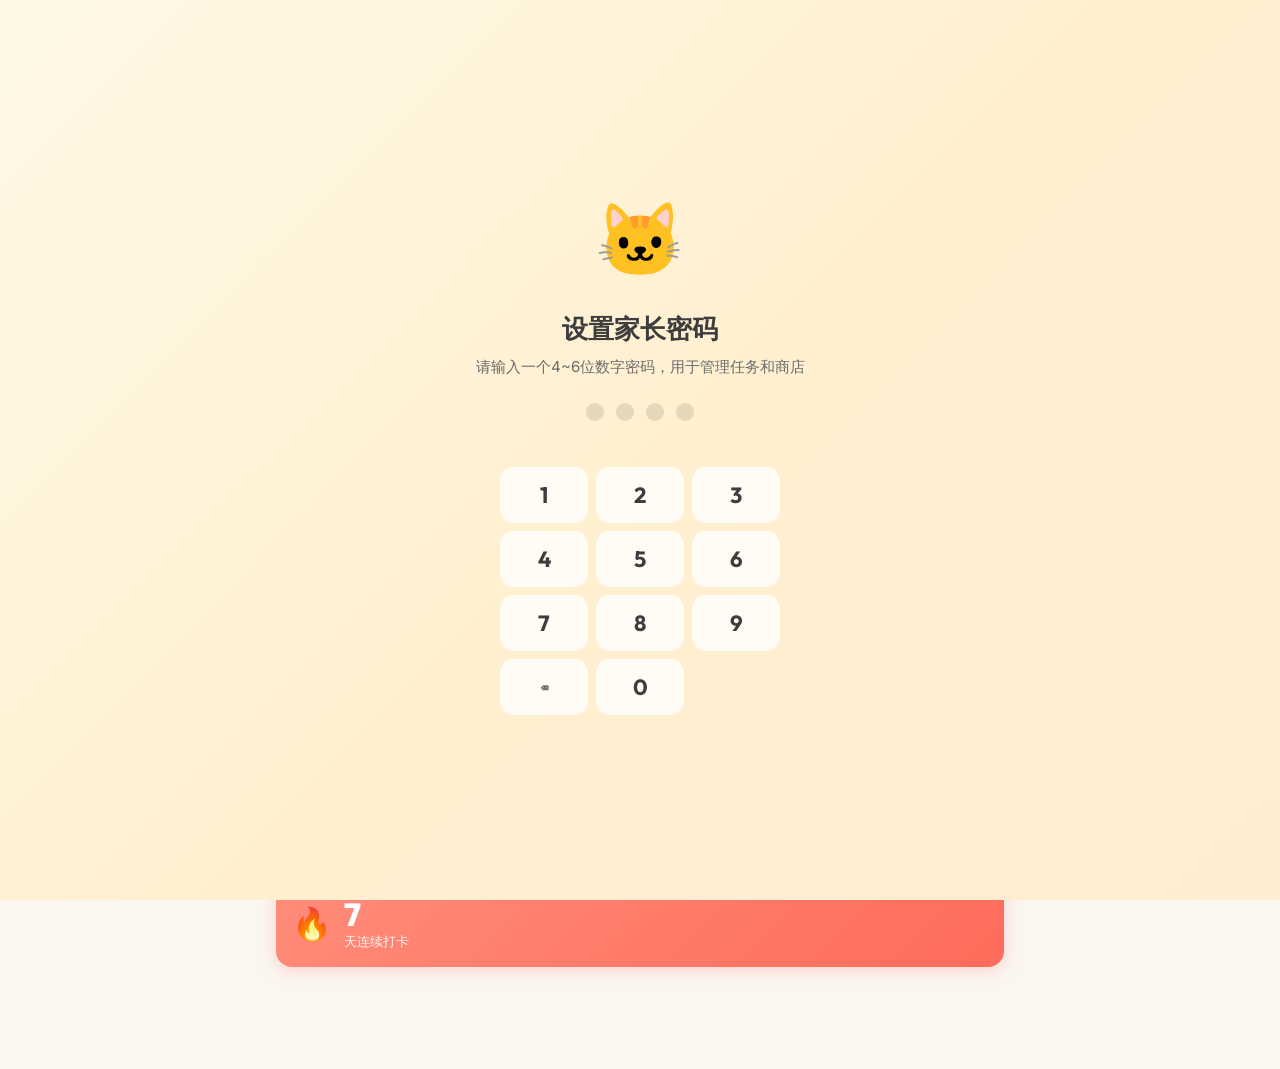
==== commit 4b7b4d4f: "debug" ====
--- a/android-webview/app/src/main/assets/index.html
+++ b/android-webview/app/src/main/assets/index.html
@@ -4,17 +4,12 @@
   <meta charset="UTF-8">
   <meta name="viewport" content="width=device-width, initial-scale=1.0, maximum-scale=1.0, user-scalable=no, viewport-fit=cover">
   <meta name="apple-mobile-web-app-capable" content="yes">
-  <meta name="apple-mobile-web-app-status-bar-style" content="default">
+  <meta name="apple-mobile-web-app-status-bar-style" content="black-translucent">
   <meta name="apple-mobile-web-app-title" content="小宠打卡">
   <meta name="theme-color" content="#FFC857">
   <meta name="description" content="小朋友的电子宠物打卡养成APP">
 
-  <!-- PWA -->
-  <link rel="manifest" href="manifest.json">
-  <link rel="apple-touch-icon" href="icon.svg">
-
   <!-- Fonts -->
-  <link rel="preconnect" href="https://fonts.googleapis.com">
   <link href="https://fonts.googleapis.com/css2?family=Inter:wght@400;500;600;700&family=Outfit:wght@600;700;800&display=swap" rel="stylesheet">
 
   <link rel="stylesheet" href="styles.css">
@@ -22,6 +17,10 @@
 </head>
 <body>
 <div id="app">
+
+  <!-- 在线/离线状态指示器 -->
+  <div id="online-indicator" class="online-indicator">🟢 在线</div>
+
 
   <!-- ===== Parent Mode Bar ===== -->
   <div class="parent-bar" id="parent-bar">
@@ -294,6 +293,10 @@
       <div>
         <div class="profile-name" id="profile-name">小图</div>
         <div class="profile-level" id="profile-level">Lv.5 宠物达人</div>
+        <div class="xp-progress">
+          <div class="xp-progress-bar" id="xp-progress-bar"></div>
+        </div>
+        <div class="xp-progress-text" id="xp-progress-text">0 / 100 XP</div>
       </div>
       <button class="profile-edit" onclick="openProfileEditor()">编辑</button>
     </div>
@@ -312,6 +315,15 @@
         <div class="stat-num" id="stat-coins">180</div>
         <div class="stat-label">累计金币</div>
       </div>
+      <div class="stat-item">
+        <div class="stat-num" id="stat-xp">0</div>
+        <div class="stat-label">经验值</div>
+      </div>
+    </div>
+
+    <div class="section-title">🏆 成就</div>
+    <div class="achievements-card">
+      <div class="achievements-grid" id="achievements-container"></div>
     </div>
 
     <div class="section-title">兑换记录</div>
@@ -349,7 +361,7 @@
       <div class="setting-item">
         <div class="setting-icon" style="background:#D9ECF7">ℹ️</div>
         <div class="setting-label">关于</div>
-        <div class="setting-value" id="app-version">v2.0.0</div>
+        <div class="setting-value" id="app-version">v2.1.0</div>
       </div>
       <div class="setting-item">
         <div class="setting-icon" style="background:#E0F0DA">💾</div>
@@ -580,6 +592,24 @@
 <!-- ===== Toast ===== -->
 <div class="toast" id="toast"></div>
 
+<!-- ===== Level Up Popup ===== -->
+<div class="popup-overlay" id="levelup-popup">
+  <div class="popup-card">
+    <div class="popup-icon">🎉</div>
+    <div class="popup-title">升级啦！</div>
+    <div class="popup-levelup">
+      <span class="levelup-old" id="levelup-old">Lv.1</span>
+      <span class="levelup-arrow">→</span>
+      <span class="levelup-new" id="levelup-new">Lv.2</span>
+    </div>
+    <div class="popup-desc" id="levelup-title">宠物升到了 Lv.2，解锁新外观！</div>
+    <button class="popup-btn" onclick="closePopup('levelup-popup')">太棒了！</button>
+  </div>
+</div>
+
+<!-- ===== Confetti Canvas ===== -->
+<canvas id="confetti-canvas" class="confetti-canvas"></canvas>
+
 <script src="app.js"></script>
 </body>
 </html>
--- a/android-webview/app/src/main/assets/styles.css
+++ b/android-webview/app/src/main/assets/styles.css
@@ -679,6 +679,25 @@
   50% { transform: rotate(22deg); }
 }
 
+/* ========== Mood-driven appearance (added by JS updatePetAppearance) ========== */
+/* 饥饿：身体偏黄、轻微抖动 */
+.cat.pet-hungry .cat-body { background: #F2C572; }
+.cat.pet-hungry { animation: petShiver 0.5s ease-in-out infinite; }
+@keyframes petShiver {
+  0%, 100% { transform: translateX(0); }
+  25% { transform: translateX(-1.5px); }
+  75% { transform: translateX(1.5px); }
+}
+/* 脏：整体变灰 + 降低透明度 */
+.cat.pet-dirty { filter: grayscale(0.7) brightness(0.85); }
+/* 疲惫：尾巴下垂、动作迟缓 */
+.cat.pet-tired .cat-tail { transform: rotate(25deg); opacity: 0.7; }
+/* 不开心：耳朵/嘴下垂（复用眼部降低） */
+.cat.pet-sad .cat-eye { height: 4px; border-radius: 4px; }
+.cat.pet-sad .cat-body { background: #C7D8C2; }
+/* 非常开心：发光效果 */
+.cat.pet-happy { filter: drop-shadow(0 0 10px rgba(255,200,87,0.8)); }
+
 /* ===== Status Bars ===== */
 .status-section {
   background: var(--bg-card);
@@ -1459,6 +1478,88 @@
 }
 .toast.show { transform: translateX(-50%) translateY(0); }
 
+/* ===== Online Indicator ===== */
+.online-indicator {
+  position: fixed;
+  top: calc(var(--safe-top) + 8px);
+  right: 12px;
+  z-index: 1000;
+  font-size: 11px;
+  padding: 3px 10px;
+  border-radius: 12px;
+  background: rgba(214,58,47,0.85);
+  color: #fff;
+  transition: opacity 0.3s ease, transform 0.3s ease;
+  pointer-events: none;
+  opacity: 0;
+  transform: translateY(-12px);
+}
+.online-indicator.visible { opacity: 1; transform: translateY(0); }
+
+/* ===== Confetti Canvas ===== */
+.confetti-canvas {
+  position: fixed;
+  top: 0; left: 0;
+  width: 100%; height: 100%;
+  pointer-events: none;
+  z-index: 2000;
+}
+
+/* ===== Level Up Popup ===== */
+.popup-levelup {
+  display: flex;
+  align-items: center;
+  justify-content: center;
+  gap: 10px;
+  margin: 8px 0;
+  font-size: 22px;
+  font-weight: 700;
+}
+.levelup-old { color: var(--text-light); }
+.levelup-new { color: var(--green); }
+.levelup-arrow { color: var(--text-light); }
+
+/* ===== Achievements ===== */
+.achievements-card { padding: 4px 0; }
+.achievements-grid {
+  display: grid;
+  grid-template-columns: repeat(3, 1fr);
+  gap: 10px;
+  margin-top: 8px;
+}
+.achievement-item {
+  background: #fff;
+  border-radius: 14px;
+  padding: 12px 8px;
+  text-align: center;
+  box-shadow: 0 2px 8px rgba(0,0,0,0.05);
+}
+.achievement-item.locked { opacity: 0.45; filter: grayscale(0.8); }
+.achievement-emoji { font-size: 28px; }
+.achievement-name { font-size: 12px; margin-top: 4px; font-weight: 600; }
+.achievement-desc { font-size: 10px; color: var(--text-light); margin-top: 2px; }
+
+/* ===== XP Progress ===== */
+.xp-progress {
+  height: 6px;
+  background: #EDEDED;
+  border-radius: 3px;
+  margin-top: 6px;
+  overflow: hidden;
+}
+.xp-progress-bar {
+  height: 100%;
+  width: 0%;
+  background: linear-gradient(90deg, var(--green), #A5D78F);
+  border-radius: 3px;
+  transition: width 0.4s ease;
+}
+.xp-progress-text {
+  font-size: 11px;
+  color: var(--text-light);
+  margin-top: 3px;
+}
+
 /* ===== Parent Mode ===== */
 .parent-toggle {
   position: relative;
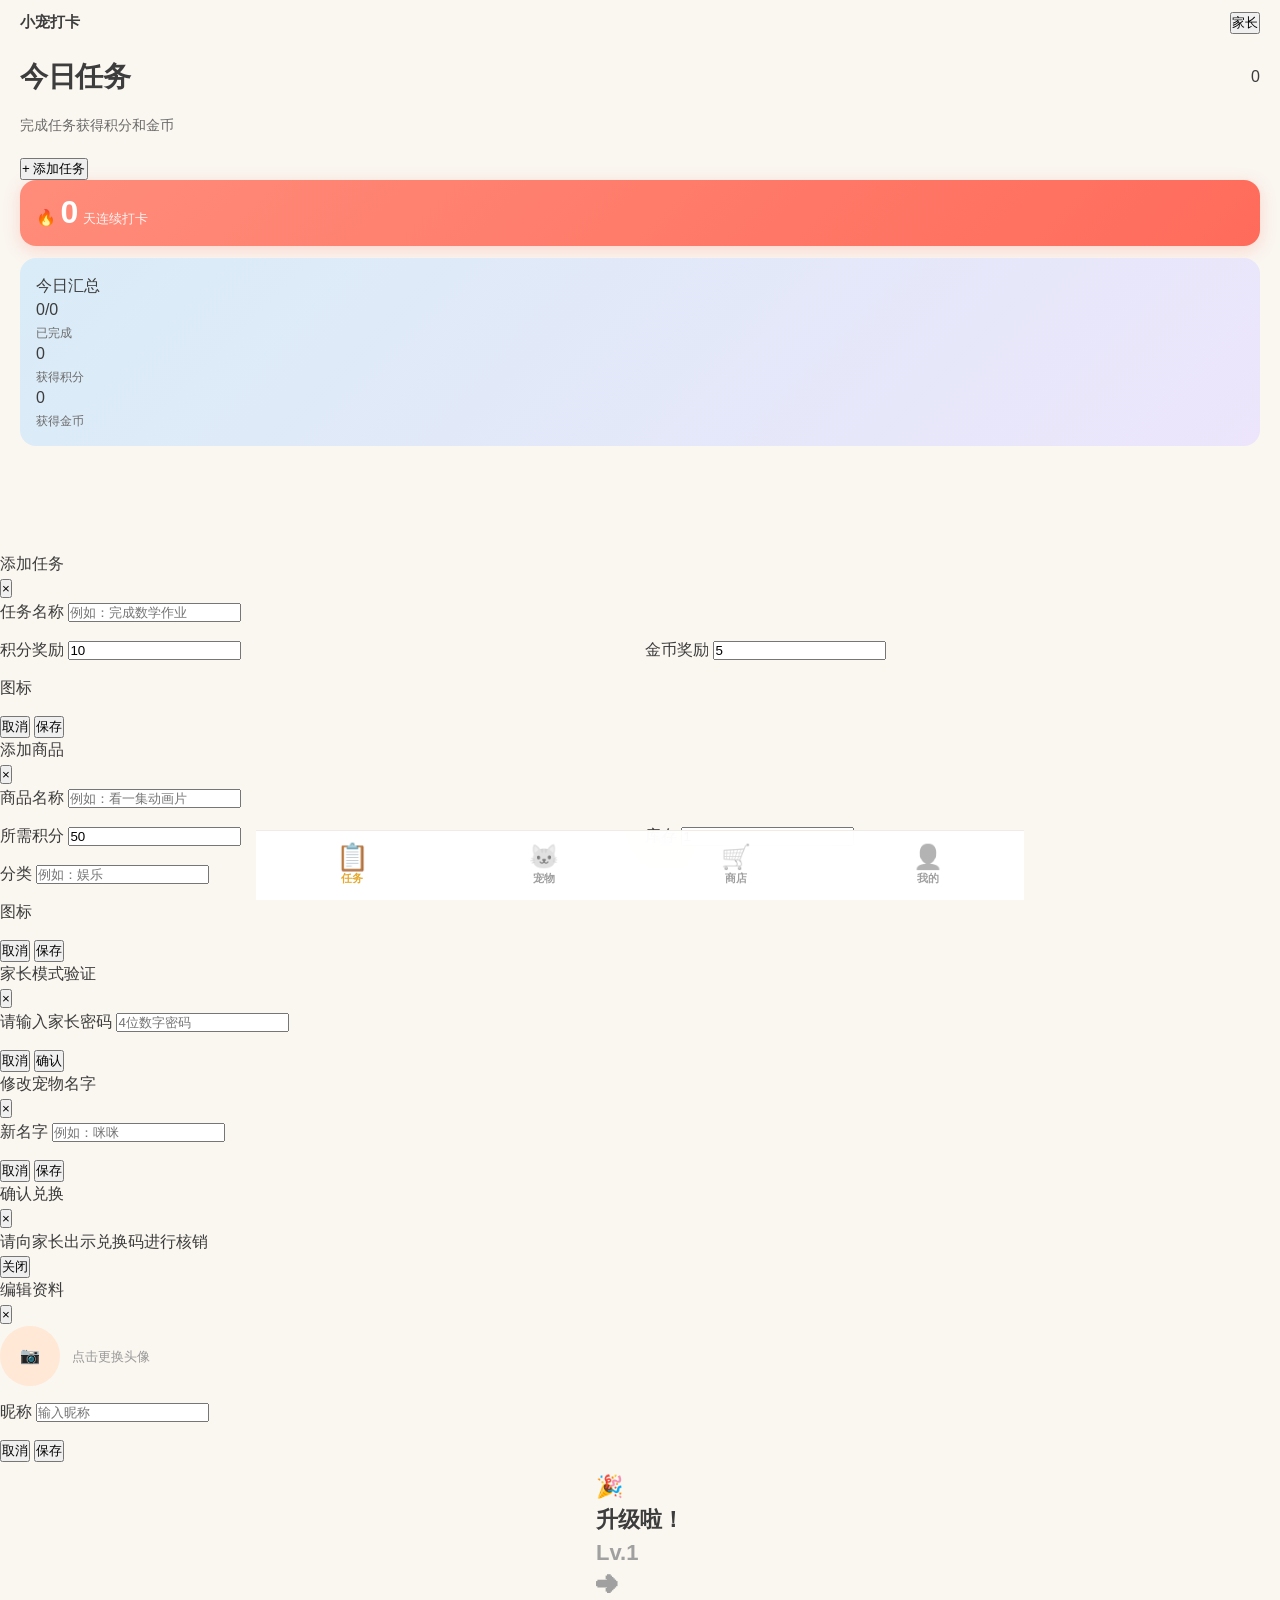
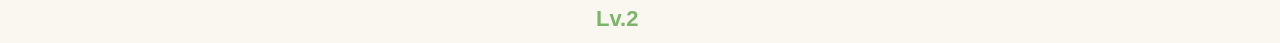
==== commit 5c948c6b: "v2.1.3: swap homepage tasks/pet page, move pending above history, fix element ID mismatches, add mis" ====
--- a/android-webview/app/src/main/assets/index.html
+++ b/android-webview/app/src/main/assets/index.html
@@ -3,613 +3,483 @@
 <head>
   <meta charset="UTF-8">
   <meta name="viewport" content="width=device-width, initial-scale=1.0, maximum-scale=1.0, user-scalable=no, viewport-fit=cover">
+  <meta name="theme-color" content="#FAF6F0">
   <meta name="apple-mobile-web-app-capable" content="yes">
   <meta name="apple-mobile-web-app-status-bar-style" content="black-translucent">
-  <meta name="apple-mobile-web-app-title" content="小宠打卡">
-  <meta name="theme-color" content="#FFC857">
-  <meta name="description" content="小朋友的电子宠物打卡养成APP">
-
-  <!-- Fonts -->
-  <link href="https://fonts.googleapis.com/css2?family=Inter:wght@400;500;600;700&family=Outfit:wght@600;700;800&display=swap" rel="stylesheet">
-
+  <title>小宠打卡</title>
+  <link rel="manifest" href="manifest.json">
+  <link rel="apple-touch-icon" href="icon-192.png">
+  <link rel="icon" type="image/png" sizes="192x192" href="icon-192.png">
+  <link rel="icon" type="image/png" sizes="512x512" href="icon-512.png">
   <link rel="stylesheet" href="styles.css">
-  <title>小宠打卡 - 电子宠物养成</title>
 </head>
 <body>
-<div id="app">
-
-  <!-- 在线/离线状态指示器 -->
-  <div id="online-indicator" class="online-indicator">🟢 在线</div>
-
-
-  <!-- ===== Parent Mode Bar ===== -->
-  <div class="parent-bar" id="parent-bar">
-    🔒 家长模式 · 可编辑任务和商品
-    <button class="exit-btn" onclick="exitParentMode()">退出</button>
-  </div>
-
-  <!-- ===== Home Page ===== -->
-  <div class="page active" id="page-home">
+  <div class="app">
+    <!-- 在线状态指示器 -->
+    <div id="online-indicator" class="online-indicator">离线模式</div>
+
+    <!-- 顶部状态栏 -->
     <div class="status-bar">
-      <span class="status-time">9:41</span>
-      <div class="icons">
-        <svg viewBox="0 0 24 24" fill="currentColor"><path d="M12 21l-1.45-1.32C5.4 15.36 2 12.28 2 8.5 2 5.42 4.42 3 7.5 3c1.74 0 3.41.81 4.5 2.09C13.09 3.81 14.76 3 16.5 3 19.58 3 22 5.42 22 8.5c0 3.78-3.4 6.86-8.55 11.18L12 21z"/></svg>
-        <svg viewBox="0 0 24 24" fill="currentColor"><path d="M1 9l2 2c4.97-4.97 13.03-4.97 18 0l2-2C16.93 2.93 7.08 2.93 1 9zm8 8l3 3 3-3c-1.65-1.66-4.34-1.66-6 0zm-4-4l2 2c2.76-2.76 7.24-2.76 10 0l2-2C15.14 9.14 8.87 9.14 5 13z"/></svg>
-        <svg viewBox="0 0 24 24" fill="currentColor"><path d="M15.67 4H14V2h-4v2H8.33C7.6 4 7 4.6 7 5.33v15.33C7 21.4 7.6 22 8.33 22h7.33c.74 0 1.34-.6 1.34-1.33V5.33C17 4.6 16.4 4 15.67 4z"/></svg>
-      </div>
-    </div>
-
-    <div class="pet-header">
-      <div class="currency-group">
-        <span class="badge badge-points">
-          <svg viewBox="0 0 24 24" fill="currentColor"><path d="M12 2l2.4 7.4H22l-6.2 4.5 2.4 7.4L12 16.8l-6.2 4.5 2.4-7.4L2 9.4h7.6z"/></svg>
-          <span id="home-points">120</span>
-        </span>
-        <span class="badge badge-coins">
-          <svg viewBox="0 0 24 24" fill="currentColor"><circle cx="12" cy="12" r="9" stroke="currentColor" stroke-width="2" fill="none"/><text x="12" y="16" text-anchor="middle" font-size="12" font-weight="bold" fill="currentColor">G</text></svg>
-          <span id="home-coins">320</span>
-        </span>
-      </div>
-    </div>
-
-    <div class="pet-scene" id="pet-scene">
-      <!-- CSS Creature: Mint Green Spirit -->
-      <div class="cat" id="cat">
-        <div class="cat-body">
-          <!-- Cast shadow on floor -->
-          <div class="cat-cast-shadow"></div>
-          <!-- Antennae with glowing tips -->
-          <div class="antenna antenna-left"><div class="antenna-glow"></div></div>
-          <div class="antenna antenna-right"><div class="antenna-glow"></div></div>
-          <!-- Head group -->
-          <div class="creature-head">
-            <div class="creature-face">
-              <div class="creature-eye eye-left">
-                <div class="eye-iris"></div>
-                <div class="eye-highlight eye-hl-1"></div>
-                <div class="eye-highlight eye-hl-2"></div>
+      <div class="app-title">小宠打卡</div>
+      <div class="status-right">
+        <button class="parent-mode-toggle" id="parent-toggle" onclick="toggleParentMode()">家长</button>
+      </div>
+    </div>
+
+    <!-- 页面容器 -->
+    <div class="pages">
+      <!-- 任务页（原首页位置，现在作为默认首页） -->
+      <div class="page active" id="page-home">
+        <div class="page-header">
+          <div class="page-title">今日任务</div>
+          <div class="points-badge" id="task-points">0</div>
+        </div>
+        <div class="page-subtitle">完成任务获得积分和金币</div>
+
+        <div class="task-list" id="task-list"></div>
+
+        <button class="add-task-btn" id="add-task-btn" onclick="openTaskEditor()">
+          <span>+</span> 添加任务
+        </button>
+
+        <!-- 连续打卡 -->
+        <div class="streak-card">
+          <div class="streak-header">
+            <span class="streak-icon">🔥</span>
+            <span class="streak-num" id="streak-num">0</span>
+            <span class="streak-label">天连续打卡</span>
+          </div>
+          <div class="streak-dots" id="streak-dots"></div>
+        </div>
+
+        <div class="daily-summary">
+          <div class="summary-title">今日汇总</div>
+          <div class="summary-grid">
+            <div class="summary-item">
+              <div class="summary-value" id="summary-completed">0/0</div>
+              <div class="summary-label">已完成</div>
+            </div>
+            <div class="summary-item">
+              <div class="summary-value" id="summary-points">0</div>
+              <div class="summary-label">获得积分</div>
+            </div>
+            <div class="summary-item">
+              <div class="summary-value" id="summary-coins">0</div>
+              <div class="summary-label">获得金币</div>
+            </div>
+          </div>
+        </div>
+      </div>
+
+      <!-- 宠物页（原任务页位置） -->
+      <div class="page" id="page-tasks">
+        <div class="pet-header">
+          <div class="pet-greeting">你好呀！</div>
+          <div class="pet-currency">
+            <div class="currency-item points">
+              <span>⭐</span>
+              <span id="home-points">0</span>
+            </div>
+            <div class="currency-item coins">
+              <span>🪙</span>
+              <span id="home-coins">0</span>
+            </div>
+          </div>
+        </div>
+
+        <!-- 宠物展示区 -->
+        <div class="pet-scene">
+          <div class="cat" id="cat">
+            <div class="cat-ear left"></div>
+            <div class="cat-ear right"></div>
+            <div class="cat-face">
+              <div class="cat-eye left"><div class="pupil"></div></div>
+              <div class="cat-eye right"><div class="pupil"></div></div>
+              <div class="cat-nose"></div>
+              <div class="cat-mouth"></div>
+              <div class="cat-blush left"></div>
+              <div class="cat-blush right"></div>
+            </div>
+            <div class="cat-body">
+              <div class="belly">
+                <div class="belly-heart">❤️</div>
               </div>
-              <div class="creature-eye eye-right">
-                <div class="eye-iris"></div>
-                <div class="eye-highlight eye-hl-1"></div>
-                <div class="eye-highlight eye-hl-2"></div>
+            </div>
+            <div class="cat-tail"></div>
+            <div class="cat-paw left"></div>
+            <div class="cat-paw right"></div>
+          </div>
+          <div class="pet-shadow"></div>
+          <div class="pet-mood" id="pet-mood">心情不错~</div>
+        </div>
+
+        <div class="pet-info">
+          <div class="pet-name" id="pet-name">小宠</div>
+          <div class="pet-level" id="pet-level">Lv.1 新手驯兽师</div>
+        </div>
+
+        <!-- 状态条 -->
+        <div class="status-section">
+          <div class="status-bar-item">
+            <div class="status-label">
+              <span>🍖</span>
+              <span>饱腹度</span>
+            </div>
+            <div class="status-progress">
+              <div class="progress-track">
+                <div class="progress-fill" id="bar-hunger-fill"></div>
               </div>
-              <div class="creature-blush blush-left"></div>
-              <div class="creature-blush blush-right"></div>
-              <div class="creature-mouth"></div>
-            </div>
-          </div>
-          <!-- Body / torso -->
-          <div class="creature-torso">
-            <div class="creature-belly"></div>
-          </div>
-          <!-- Collar & Tag -->
-          <div class="creature-collar">
-            <div class="collar-tag">
-              <div class="tag-heart">♥</div>
-              <div class="tag-text">HAPPY</div>
-            </div>
-          </div>
-          <!-- Arms -->
-          <div class="creature-arm arm-left"></div>
-          <div class="creature-arm arm-right"></div>
-          <!-- Legs (short stubby) -->
-          <div class="cat-leg leg-fl"></div>
-          <div class="cat-leg leg-fr"></div>
-          <div class="cat-leg leg-bl"></div>
-          <div class="cat-leg leg-br"></div>
-          <!-- Tail (small round) -->
-          <div class="cat-tail">
-            <div class="tail-round"></div>
-          </div>
-        </div>
-      </div>
-      <!-- Food particle for feeding animation -->
-      <div class="food-particle" id="food-particle">🐟</div>
-      <!-- Walk ground -->
-      <div class="walk-ground" id="walk-ground">
-        <div class="ground-line"></div>
-      </div>
-      <!-- Info -->
-      <div class="pet-mood" id="pet-mood">心情不错~</div>
-      <div class="pet-name" id="pet-name">小宠</div>
-      <div class="pet-level" id="pet-level">Lv.5</div>
-    </div>
-
-    <div class="status-section">
-      <div class="status-row">
-        <div class="status-icon" style="background:#FFE4DF">🍖</div>
-        <div class="status-info">
-          <div class="status-label">饱腹度</div>
-          <div class="status-bar-track"><div class="status-bar-fill" id="bar-hunger-fill" style="width:75%;background:#FF8C7A"></div></div>
-        </div>
-        <div class="status-percent" id="bar-hunger-percent">75%</div>
-      </div>
-      <div class="status-row">
-        <div class="status-icon" style="background:#D9ECF7">🛁</div>
-        <div class="status-info">
-          <div class="status-label">清洁度</div>
-          <div class="status-bar-track"><div class="status-bar-fill" id="bar-clean-fill" style="width:85%;background:#6BB6E0"></div></div>
-        </div>
-        <div class="status-percent" id="bar-clean-percent">85%</div>
-      </div>
-      <div class="status-row">
-        <div class="status-icon" style="background:#FFF3D6">😊</div>
-        <div class="status-info">
-          <div class="status-label">心情值</div>
-          <div class="status-bar-track"><div class="status-bar-fill" id="bar-mood-fill" style="width:80%;background:#FFC857"></div></div>
-        </div>
-        <div class="status-percent" id="bar-mood-percent">80%</div>
-      </div>
-      <div class="status-row">
-        <div class="status-icon" style="background:#E0F0DA">⚡</div>
-        <div class="status-info">
-          <div class="status-label">活力值</div>
-          <div class="status-bar-track"><div class="status-bar-fill" id="bar-energy-fill" style="width:70%;background:#7BB56A"></div></div>
-        </div>
-        <div class="status-percent" id="bar-energy-percent">70%</div>
-      </div>
-    </div>
-
-    <div class="action-section">
-      <button class="action-btn" onclick="feedPet()">
-        <div class="action-icon" style="background:#FFE4DF">🍖</div>
-        <div class="action-label">喂食</div>
-        <div class="action-cost">🪙 10</div>
-      </button>
-      <button class="action-btn" onclick="bathPet()">
-        <div class="action-icon" style="background:#D9ECF7">🛁</div>
-        <div class="action-label">洗澡</div>
-        <div class="action-cost">🪙 8</div>
-      </button>
-      <button class="action-btn" onclick="playPet()">
-        <div class="action-icon" style="background:#FFF3D6">🎾</div>
-        <div class="action-label">玩耍</div>
-        <div class="action-cost">🪙 12</div>
-      </button>
-      <button class="action-btn" onclick="walkPet()">
-        <div class="action-icon" style="background:#E0F0DA">🌳</div>
-        <div class="action-label">出门</div>
-        <div class="action-cost">🪙 15</div>
-      </button>
-    </div>
-
-    <div class="card" onclick="switchTab('tasks')" style="cursor:pointer">
-      <div class="card-row">
-        <div class="card-icon" style="background:#FFF3D6">📋</div>
-        <div class="card-body">
-          <div class="card-title">今日任务</div>
-          <div class="card-desc" id="home-task-desc">完成<span id="home-task-count">0/4</span> · <span id="home-task-points">+0 积分</span></div>
-        </div>
-        <div class="card-arrow">›</div>
-      </div>
-    </div>
-
-    <div class="streak-card">
-      <div class="streak-flame">🔥</div>
-      <div>
-        <div class="streak-num" id="streak-num">7</div>
-        <div class="streak-label">天连续打卡</div>
-      </div>
-      <div class="streak-dots" id="streak-dots"></div>
-    </div>
-  </div>
-
-  <!-- ===== Task Page ===== -->
-  <div class="page" id="page-tasks">
-    <div class="status-bar">
-      <span class="status-time">9:41</span>
-      <div class="icons">
-        <svg viewBox="0 0 24 24" fill="currentColor"><path d="M12 21l-1.45-1.32C5.4 15.36 2 12.28 2 8.5 2 5.42 4.42 3 7.5 3c1.74 0 3.41.81 4.5 2.09C13.09 3.81 14.76 3 16.5 3 19.58 3 22 5.42 22 8.5c0 3.78-3.4 6.86-8.55 11.18L12 21z"/></svg>
-        <svg viewBox="0 0 24 24" fill="currentColor"><path d="M1 9l2 2c4.97-4.97 13.03-4.97 18 0l2-2C16.93 2.93 7.08 2.93 1 9zm8 8l3 3 3-3c-1.65-1.66-4.34-1.66-6 0zm-4-4l2 2c2.76-2.76 7.24-2.76 10 0l2-2C15.14 9.14 8.87 9.14 5 13z"/></svg>
-        <svg viewBox="0 0 24 24" fill="currentColor"><path d="M15.67 4H14V2h-4v2H8.33C7.6 4 7 4.6 7 5.33v15.33C7 21.4 7.6 22 8.33 22h7.33c.74 0 1.34-.6 1.34-1.33V5.33C17 4.6 16.4 4 15.67 4z"/></svg>
-      </div>
-    </div>
-
-    <div class="page-header">
-      <div class="page-title">今日任务</div>
-      <span class="badge badge-points">
-        <svg viewBox="0 0 24 24" fill="currentColor"><path d="M12 2l2.4 7.4H22l-6.2 4.5 2.4 7.4L12 16.8l-6.2 4.5 2.4-7.4L2 9.4h7.6z"/></svg>
-        <span id="task-points">120</span>
-      </span>
-    </div>
-    <div class="page-subtitle">完成任务获得积分和金币，积分可到商店兑换奖品，金币用于照顾宠物</div>
-
-    <div class="task-list" id="task-list"></div>
-    <button class="add-button" id="add-task-btn" style="display:none" onclick="openTaskEditor()">
-      + 添加新任务
-    </button>
-
-    <div class="daily-summary">
-      <div class="summary-row">
-        <div class="summary-item">
-          <div class="summary-num" id="summary-completed">0/4</div>
-          <div class="summary-label">完成任务</div>
-        </div>
-        <div class="summary-item">
-          <div class="summary-num" id="summary-points">0</div>
-          <div class="summary-label">今日积分</div>
-        </div>
-        <div class="summary-item">
-          <div class="summary-num" id="summary-coins">0</div>
-          <div class="summary-label">今日金币</div>
-        </div>
-      </div>
-      <div class="summary-tip">💡 每天完成任务，照顾小宠，还能去商店兑换奖品哦~</div>
-    </div>
-  </div>
-
-  <!-- ===== Shop Page ===== -->
-  <div class="page" id="page-shop">
-    <div class="status-bar">
-      <span class="status-time">9:41</span>
-      <div class="icons">
-        <svg viewBox="0 0 24 24" fill="currentColor"><path d="M12 21l-1.45-1.32C5.4 15.36 2 12.28 2 8.5 2 5.42 4.42 3 7.5 3c1.74 0 3.41.81 4.5 2.09C13.09 3.81 14.76 3 16.5 3 19.58 3 22 5.42 22 8.5c0 3.78-3.4 6.86-8.55 11.18L12 21z"/></svg>
-        <svg viewBox="0 0 24 24" fill="currentColor"><path d="M1 9l2 2c4.97-4.97 13.03-4.97 18 0l2-2C16.93 2.93 7.08 2.93 1 9zm8 8l3 3 3-3c-1.65-1.66-4.34-1.66-6 0zm-4-4l2 2c2.76-2.76 7.24-2.76 10 0l2-2C15.14 9.14 8.87 9.14 5 13z"/></svg>
-        <svg viewBox="0 0 24 24" fill="currentColor"><path d="M15.67 4H14V2h-4v2H8.33C7.6 4 7 4.6 7 5.33v15.33C7 21.4 7.6 22 8.33 22h7.33c.74 0 1.34-.6 1.34-1.33V5.33C17 4.6 16.4 4 15.67 4z"/></svg>
-      </div>
-    </div>
-
-    <div class="page-header">
-      <div class="page-title">积分商店</div>
-      <span class="badge badge-points">
-        <svg viewBox="0 0 24 24" fill="currentColor"><path d="M12 2l2.4 7.4H22l-6.2 4.5 2.4 7.4L12 16.8l-6.2 4.5 2.4-7.4L2 9.4h7.6z"/></svg>
-        <span id="shop-points">120</span>
-      </span>
-    </div>
-
-    <div class="category-tabs" id="category-tabs">
-      <button class="cat-tab active" onclick="filterCategory('全部')">全部</button>
-      <button class="cat-tab" onclick="filterCategory('玩具')">玩具</button>
-      <button class="cat-tab" onclick="filterCategory('学习')">学习</button>
-      <button class="cat-tab" onclick="filterCategory('零食')">零食</button>
-      <button class="cat-tab" onclick="filterCategory('体验券')">体验券</button>
-    </div>
-
-    <div class="product-grid" id="product-grid"></div>
-    <button class="add-button" id="add-product-btn" style="display:none" onclick="openProductEditor()">
-      + 上架新商品
-    </button>
-
-    <div class="shop-tip">💡 兑换后请找爸爸妈妈核销哦~</div>
-  </div>
-
-  <!-- ===== Profile Page ===== -->
-  <div class="page" id="page-profile">
-    <div class="status-bar">
-      <span class="status-time">9:41</span>
-      <div class="icons">
-        <svg viewBox="0 0 24 24" fill="currentColor"><path d="M12 21l-1.45-1.32C5.4 15.36 2 12.28 2 8.5 2 5.42 4.42 3 7.5 3c1.74 0 3.41.81 4.5 2.09C13.09 3.81 14.76 3 16.5 3 19.58 3 22 5.42 22 8.5c0 3.78-3.4 6.86-8.55 11.18L12 21z"/></svg>
-        <svg viewBox="0 0 24 24" fill="currentColor"><path d="M1 9l2 2c4.97-4.97 13.03-4.97 18 0l2-2C16.93 2.93 7.08 2.93 1 9zm8 8l3 3 3-3c-1.65-1.66-4.34-1.66-6 0zm-4-4l2 2c2.76-2.76 7.24-2.76 10 0l2-2C15.14 9.14 8.87 9.14 5 13z"/></svg>
-        <svg viewBox="0 0 24 24" fill="currentColor"><path d="M15.67 4H14V2h-4v2H8.33C7.6 4 7 4.6 7 5.33v15.33C7 21.4 7.6 22 8.33 22h7.33c.74 0 1.34-.6 1.34-1.33V5.33C17 4.6 16.4 4 15.67 4z"/></svg>
-      </div>
-    </div>
-
-    <div class="profile-card">
-      <div class="profile-avatar" id="profile-avatar" onclick="triggerAvatarUpload()" title="点击上传头像">
-        <img id="profile-avatar-img" class="profile-avatar-img" alt="头像">
-        <span class="profile-avatar-emoji" id="profile-avatar-emoji">👦</span>
-      </div>
-      <div>
-        <div class="profile-name" id="profile-name">小图</div>
-        <div class="profile-level" id="profile-level">Lv.5 宠物达人</div>
+              <span class="progress-percent" id="bar-hunger-percent">0%</span>
+            </div>
+          </div>
+          <div class="status-bar-item">
+            <div class="status-label">
+              <span>🛁</span>
+              <span>清洁度</span>
+            </div>
+            <div class="status-progress">
+              <div class="progress-track">
+                <div class="progress-fill" id="bar-clean-fill"></div>
+              </div>
+              <span class="progress-percent" id="bar-clean-percent">0%</span>
+            </div>
+          </div>
+          <div class="status-bar-item">
+            <div class="status-label">
+              <span>😊</span>
+              <span>心情值</span>
+            </div>
+            <div class="status-progress">
+              <div class="progress-track">
+                <div class="progress-fill" id="bar-mood-fill"></div>
+              </div>
+              <span class="progress-percent" id="bar-mood-percent">0%</span>
+            </div>
+          </div>
+          <div class="status-bar-item">
+            <div class="status-label">
+              <span>⚡</span>
+              <span>活力值</span>
+            </div>
+            <div class="status-progress">
+              <div class="progress-track">
+                <div class="progress-fill" id="bar-energy-fill"></div>
+              </div>
+              <span class="progress-percent" id="bar-energy-percent">0%</span>
+            </div>
+          </div>
+        </div>
+
+        <!-- 动作按钮 -->
+        <div class="action-section">
+          <div class="action-grid">
+            <button class="action-btn" onclick="feedPet()">
+              <div class="action-icon">🍖</div>
+              <div class="action-name">喂食</div>
+              <div class="action-cost">🪙 10</div>
+            </button>
+            <button class="action-btn" onclick="bathePet()">
+              <div class="action-icon">🛁</div>
+              <div class="action-name">洗澡</div>
+              <div class="action-cost">🪙 8</div>
+            </button>
+            <button class="action-btn" onclick="playWithPet()">
+              <div class="action-icon">🎾</div>
+              <div class="action-name">玩耍</div>
+              <div class="action-cost">🪙 12</div>
+            </button>
+            <button class="action-btn" onclick="walkPet()">
+              <div class="action-icon">🌳</div>
+              <div class="action-name">出门</div>
+              <div class="action-cost">🪙 15</div>
+            </button>
+          </div>
+        </div>
+      </div>
+
+      <!-- 商店页 -->
+      <div class="page" id="page-shop">
+        <div class="page-header">
+          <div class="page-title">兑换商店</div>
+          <div class="points-badge" id="shop-points">0</div>
+        </div>
+        <div class="page-subtitle">用积分兑换奖励</div>
+        <div class="category-tabs" id="category-tabs"></div>
+        <div class="product-grid" id="product-grid"></div>
+        <button class="add-product-btn" id="add-product-btn" onclick="openProductEditor()">
+          <span>+</span> 添加商品
+        </button>
+      </div>
+
+      <!-- 我的页面 -->
+      <div class="page" id="page-profile">
+        <div class="page-header">
+          <div class="page-title">我的</div>
+        </div>
+
+        <div class="profile-card">
+          <div class="avatar-section">
+            <div class="avatar" id="profile-avatar" onclick="openProfileEditor()">
+              <img id="profile-avatar-img" style="display:none;width:100%;height:100%;border-radius:50%;object-fit:cover;">
+              <span id="profile-avatar-emoji" style="display:flex;align-items:center;justify-content:center;width:100%;height:100%;">📷</span>
+            </div>
+            <div class="profile-info">
+              <div class="profile-name" id="profile-name">小主人</div>
+              <div class="profile-level" id="profile-level">Lv.1 新手驯兽师</div>
+            </div>
+          </div>
+          <div class="profile-stats">
+            <div class="profile-stat">
+              <div class="stat-value" id="stat-total-tasks">0</div>
+              <div class="stat-label">累计任务</div>
+            </div>
+            <div class="profile-stat">
+              <div class="stat-value" id="stat-total-points">0</div>
+              <div class="stat-label">累计积分</div>
+            </div>
+            <div class="profile-stat">
+              <div class="stat-value" id="stat-xp">0</div>
+              <div class="stat-label">经验值</div>
+            </div>
+            <div class="profile-stat">
+              <div class="stat-value" id="stat-streak">0</div>
+              <div class="stat-label">连续打卡</div>
+            </div>
+          </div>
+        </div>
+
         <div class="xp-progress">
           <div class="xp-progress-bar" id="xp-progress-bar"></div>
-        </div>
-        <div class="xp-progress-text" id="xp-progress-text">0 / 100 XP</div>
-      </div>
-      <button class="profile-edit" onclick="openProfileEditor()">编辑</button>
-    </div>
-    <input type="file" id="avatar-file" accept="image/*" style="display:none" onchange="handleAvatarFile(this)">
-
-    <div class="stats-row">
-      <div class="stat-item">
-        <div class="stat-num" id="stat-tasks">42</div>
-        <div class="stat-label">累计任务</div>
-      </div>
-      <div class="stat-item">
-        <div class="stat-num" id="stat-points">320</div>
-        <div class="stat-label">累计积分</div>
-      </div>
-      <div class="stat-item">
-        <div class="stat-num" id="stat-coins">180</div>
-        <div class="stat-label">累计金币</div>
-      </div>
-      <div class="stat-item">
-        <div class="stat-num" id="stat-xp">0</div>
-        <div class="stat-label">经验值</div>
-      </div>
-    </div>
-
-    <div class="section-title">🏆 成就</div>
-    <div class="achievements-card">
-      <div class="achievements-grid" id="achievements-container"></div>
-    </div>
-
-    <div class="section-title">兑换记录</div>
-    <div id="history-list"></div>
-
-    <div class="section-title" style="display:flex;align-items:center;justify-content:space-between">
-      <span>待核销商品</span>
-      <span class="pending-badge" id="pending-count-badge">0</span>
-    </div>
-    <div class="pending-section" id="pending-section">
-      <div class="pending-header" onclick="togglePendingList()">
-        <div class="pending-header-text">
-          <span>🎫</span>
-          <span class="pending-count" id="pending-count-text">0件待核销商品</span>
-        </div>
-        <span style="font-size:14px;color:var(--text-light)" id="pending-arrow">›</span>
-      </div>
-      <div class="pending-list" id="pending-list"></div>
-    </div>
-    <div style="margin-bottom:16px"></div>
-
-    <div class="section-title">设置</div>
-    <div class="settings-card">
-      <div class="setting-item">
-        <div class="setting-icon" style="background:#FFF3D6">⏰</div>
-        <div class="setting-label">每日提醒</div>
-        <div class="setting-value">18:00</div>
-      </div>
-      <div class="setting-item" onclick="toggleParentMode()">
-        <div class="setting-icon" style="background:#E0F0DA">👨‍👩‍👧</div>
-        <div class="setting-label">家长模式</div>
-        <div class="setting-value" id="parent-mode-text">未开启</div>
-        <div class="parent-toggle" id="parent-toggle"></div>
-      </div>
-      <div class="setting-item">
-        <div class="setting-icon" style="background:#D9ECF7">ℹ️</div>
-        <div class="setting-label">关于</div>
-        <div class="setting-value" id="app-version">v2.1.0</div>
-      </div>
-      <div class="setting-item">
-        <div class="setting-icon" style="background:#E0F0DA">💾</div>
-        <div class="setting-label">数据备份</div>
-        <div style="display:flex;gap:8px">
-          <button class="mini-btn" onclick="exportBackup()">导出</button>
-          <button class="mini-btn" onclick="document.getElementById('backup-file').click()">导入</button>
-        </div>
-      </div>
-      <div class="setting-item">
-        <div class="setting-icon" style="background:#FCE4E4">♻️</div>
-        <div class="setting-label">恢复出厂设置</div>
-        <button class="mini-btn" style="background:#FFE3E0;color:#D63A2F" onclick="resetAllData()">重置</button>
-      </div>
-      <input type="file" id="backup-file" accept="application/json" style="display:none" onchange="handleBackupFile(this)">
-    </div>
-  </div>
-
-  <!-- ===== Bottom Tab Bar ===== -->
-  <div class="tab-bar">
-    <button class="tab-item active" data-tab="home">
-      <span class="tab-icon">🏠</span>
-      <span class="tab-label">首页</span>
-    </button>
-    <button class="tab-item" data-tab="tasks">
-      <span class="tab-icon">📋</span>
-      <span class="tab-label">任务</span>
-    </button>
-    <button class="tab-item" data-tab="shop">
-      <span class="tab-icon">🎁</span>
-      <span class="tab-label">商店</span>
-    </button>
-    <button class="tab-item" data-tab="profile">
-      <span class="tab-icon">👤</span>
-      <span class="tab-label">我的</span>
-    </button>
-  </div>
-
-</div>
-
-<!-- ===== Task Complete Popup ===== -->
-<div class="popup-overlay" id="task-popup">
-  <div class="popup-card">
-    <div class="popup-icon">🎉</div>
-    <div class="popup-title">打卡成功！</div>
-    <div class="popup-desc">太棒了，继续加油~</div>
-    <div class="popup-rewards">
-      <div class="popup-reward">
-        <div class="popup-reward-num" style="color:#6BB6E0" id="popup-task-points">+10</div>
-        <div class="popup-reward-label">积分</div>
-      </div>
-      <div class="popup-reward">
-        <div class="popup-reward-num" style="color:#E6A82E" id="popup-task-coins">+5</div>
-        <div class="popup-reward-label">金币</div>
-      </div>
-    </div>
-    <button class="popup-btn" onclick="closePopup('task-popup')">太棒了！</button>
-  </div>
-</div>
-
-<!-- ===== Exchange Success Popup ===== -->
-<div class="popup-overlay" id="exchange-popup">
-  <div class="popup-card">
-    <div class="popup-icon">🎁</div>
-    <div class="popup-title">兑换成功！</div>
-    <div class="popup-desc"><span id="popup-ex-name">小汽车玩具</span></div>
-    <div class="popup-qr">
-      <canvas id="qr-canvas"></canvas>
-    </div>
-    <div class="popup-code" id="popup-ex-code">EX2026080401</div>
-    <div class="popup-desc">请找爸爸妈妈核销哦~</div>
-    <button class="popup-btn" onclick="closePopup('exchange-popup')">知道了</button>
-  </div>
-</div>
-
-<!-- ===== Password Popup ===== -->
-<div class="popup-overlay password-popup" id="password-popup">
-  <div class="popup-card">
-    <div class="popup-title">🔒 家长验证</div>
-    <div class="popup-desc">请输入密码进入家长模式</div>
-    <div class="password-dots" id="password-dots">
-      <div class="password-dot"></div>
-      <div class="password-dot"></div>
-      <div class="password-dot"></div>
-      <div class="password-dot"></div>
-    </div>
-    <div class="password-keypad" id="password-keypad">
-      <button class="keypad-btn" onclick="inputPassword('1')">1</button>
-      <button class="keypad-btn" onclick="inputPassword('2')">2</button>
-      <button class="keypad-btn" onclick="inputPassword('3')">3</button>
-      <button class="keypad-btn" onclick="inputPassword('4')">4</button>
-      <button class="keypad-btn" onclick="inputPassword('5')">5</button>
-      <button class="keypad-btn" onclick="inputPassword('6')">6</button>
-      <button class="keypad-btn" onclick="inputPassword('7')">7</button>
-      <button class="keypad-btn" onclick="inputPassword('8')">8</button>
-      <button class="keypad-btn" onclick="inputPassword('9')">9</button>
-      <button class="keypad-btn delete" onclick="inputPassword('delete')">⌫</button>
-      <button class="keypad-btn zero" onclick="inputPassword('0')">0</button>
-      <button class="keypad-btn" style="visibility:hidden">-</button>
-    </div>
-    <div class="password-actions">
-      <button class="popup-btn cancel-btn" onclick="closePopup('password-popup')">取消</button>
-    </div>
-  </div>
-</div>
-
-<!-- ===== Task Edit Popup ===== -->
-<div class="popup-overlay edit-popup" id="task-edit-popup">
-  <div class="popup-card">
-    <div class="popup-title" id="task-edit-title">编辑任务</div>
-    <div class="form-group">
-      <label class="form-label">选择图标</label>
-      <div class="emoji-grid" id="task-emoji-grid"></div>
-    </div>
-    <div class="form-group">
-      <label class="form-label">任务名称 <span class="hint"></span></label>
-      <input class="form-input" id="task-name-input" placeholder="例如：完成数学作业">
-    </div>
-    <div class="form-row">
-      <div class="form-group">
-        <label class="form-label">积分奖励 ⭐</label>
-        <input class="form-input" id="task-points-input" type="number" min="1" value="10" placeholder="积分">
-      </div>
-      <div class="form-group">
-        <label class="form-label">金币奖励 🪙</label>
-        <input class="form-input" id="task-coins-input" type="number" min="0" value="5" placeholder="金币">
-      </div>
-    </div>
-    <div class="edit-actions">
-      <button class="popup-btn delete-btn" id="task-delete-btn" style="display:none" onclick="deleteTask()">删除任务</button>
-      <button class="popup-btn save-btn" onclick="saveTask()">保存</button>
-      <button class="popup-btn cancel-btn" onclick="closePopup('task-edit-popup')">取消</button>
-    </div>
-  </div>
-</div>
-
-<!-- ===== Product Edit Popup ===== -->
-<div class="popup-overlay edit-popup" id="product-edit-popup">
-  <div class="popup-card">
-    <div class="popup-title" id="product-edit-title">编辑商品</div>
-    <div class="form-group">
-      <label class="form-label">商品图标</label>
-      <div class="emoji-grid" id="product-emoji-grid"></div>
-    </div>
-    <div class="form-group">
-      <label class="form-label">商品名称</label>
-      <input class="form-input" id="product-name-input" placeholder="例如：小汽车玩具">
-    </div>
-    <div class="form-row">
-      <div class="form-group">
-        <label class="form-label">兑换积分 ⭐</label>
-        <input class="form-input" id="product-price-input" type="number" min="1" value="50" placeholder="积分">
-      </div>
-      <div class="form-group">
-        <label class="form-label">库存数量 📦</label>
-        <input class="form-input" id="product-stock-input" type="number" min="0" value="5" placeholder="库存">
-      </div>
-    </div>
-    <div class="form-group">
-      <label class="form-label">商品分类</label>
-      <select class="form-select" id="product-category-input">
-        <option value="玩具">玩具</option>
-        <option value="学习">学习</option>
-        <option value="零食">零食</option>
-        <option value="体验券">体验券</option>
-      </select>
-    </div>
-    <div class="edit-actions">
-      <button class="popup-btn delete-btn" id="product-delete-btn" style="display:none" onclick="deleteProduct()">删除商品</button>
-      <button class="popup-btn save-btn" onclick="saveProduct()">保存</button>
-      <button class="popup-btn cancel-btn" onclick="closePopup('product-edit-popup')">取消</button>
-    </div>
-  </div>
-</div>
-
-<!-- ===== Profile Edit Popup ===== -->
-<div class="popup-overlay edit-popup" id="profile-edit-popup">
-  <div class="popup-card">
-    <div class="popup-title">编辑资料</div>
-    <div class="profile-edit-avatar">
-      <div class="profile-avatar-large" id="profile-avatar-large" onclick="triggerAvatarUpload()" title="点击上传头像">
-        <img id="profile-edit-avatar-img" class="profile-avatar-img-large" alt="头像">
-        <span class="profile-avatar-emoji" id="profile-edit-avatar-emoji">👦</span>
-      </div>
-      <button class="mini-btn" type="button" onclick="triggerAvatarUpload()">📷 上传头像</button>
-    </div>
-    <div class="form-group">
-      <label class="form-label">昵称</label>
-      <input class="form-input" id="profile-name-input" placeholder="请输入昵称" maxlength="12">
-    </div>
-    <div class="edit-actions">
-      <button class="popup-btn save-btn" onclick="saveProfile()">保存</button>
-      <button class="popup-btn cancel-btn" onclick="closePopup('profile-edit-popup')">取消</button>
-    </div>
-  </div>
-</div>
-
-<!-- ===== First-Time Setup Screen ===== -->
-<div class="setup-screen" id="setup-screen">
-  <div class="setup-card" id="setup-card">
-    <div class="setup-mascot">🐱</div>
-    <div class="setup-title" id="setup-title">欢迎来到小宠打卡！</div>
-    <div class="setup-desc" id="setup-desc">请先设置家长密码，用于管理任务和商店</div>
-    <div class="password-dots" id="setup-dots">
-      <div class="password-dot"></div>
-      <div class="password-dot"></div>
-      <div class="password-dot"></div>
-      <div class="password-dot"></div>
-    </div>
-    <div class="setup-error" id="setup-error"></div>
-    <div class="password-keypad" id="setup-keypad">
-      <button class="keypad-btn" onclick="setupInput('1')">1</button>
-      <button class="keypad-btn" onclick="setupInput('2')">2</button>
-      <button class="keypad-btn" onclick="setupInput('3')">3</button>
-      <button class="keypad-btn" onclick="setupInput('4')">4</button>
-      <button class="keypad-btn" onclick="setupInput('5')">5</button>
-      <button class="keypad-btn" onclick="setupInput('6')">6</button>
-      <button class="keypad-btn" onclick="setupInput('7')">7</button>
-      <button class="keypad-btn" onclick="setupInput('8')">8</button>
-      <button class="keypad-btn" onclick="setupInput('9')">9</button>
-      <button class="keypad-btn delete" onclick="setupInput('delete')">⌫</button>
-      <button class="keypad-btn zero" onclick="setupInput('0')">0</button>
-      <button class="keypad-btn" style="visibility:hidden">-</button>
-    </div>
-  </div>
-</div>
-
-<!-- ===== Toast ===== -->
-<div class="toast" id="toast"></div>
-
-<!-- ===== Level Up Popup ===== -->
-<div class="popup-overlay" id="levelup-popup">
-  <div class="popup-card">
-    <div class="popup-icon">🎉</div>
-    <div class="popup-title">升级啦！</div>
-    <div class="popup-levelup">
-      <span class="levelup-old" id="levelup-old">Lv.1</span>
-      <span class="levelup-arrow">→</span>
-      <span class="levelup-new" id="levelup-new">Lv.2</span>
-    </div>
-    <div class="popup-desc" id="levelup-title">宠物升到了 Lv.2，解锁新外观！</div>
-    <button class="popup-btn" onclick="closePopup('levelup-popup')">太棒了！</button>
-  </div>
-</div>
-
-<!-- ===== Confetti Canvas ===== -->
-<canvas id="confetti-canvas" class="confetti-canvas"></canvas>
-
-<script src="app.js"></script>
+          <div class="xp-progress-text" id="xp-progress-text">0 / 100</div>
+        </div>
+
+        <div class="section-title">待核销商品</div>
+        <div class="pending-card">
+          <div id="pending-list" class="pending-list"></div>
+        </div>
+
+        <div class="section-title">兑换记录</div>
+        <div class="history-card">
+          <div id="history-list" class="history-list"></div>
+        </div>
+
+        <div class="settings-section">
+          <div class="section-title">设置</div>
+          <div class="setting-item" onclick="openNameEditor()">
+            <span>修改宠物名字</span>
+            <span class="setting-arrow">›</span>
+          </div>
+          <div class="setting-item" onclick="openPasswordSetup()">
+            <span>家长模式密码</span>
+            <span class="setting-arrow">›</span>
+          </div>
+          <div class="setting-item" onclick="exportData()">
+            <span>导出数据</span>
+            <span class="setting-arrow">›</span>
+          </div>
+          <div class="setting-item" onclick="importData()">
+            <span>导入数据</span>
+            <span class="setting-arrow">›</span>
+          </div>
+          <div class="setting-item danger" onclick="resetAllData()">
+            <span>重置所有数据</span>
+            <span class="setting-arrow">›</span>
+          </div>
+        </div>
+
+        <div class="app-version">v2.1.2</div>
+      </div>
+    </div>
+
+    <!-- 底部导航 -->
+    <div class="tab-bar">
+      <button class="tab-item active" data-tab="home" onclick="switchTab('home')">
+        <div class="tab-icon">📋</div>
+        <div class="tab-label">任务</div>
+      </button>
+      <button class="tab-item" data-tab="tasks" onclick="switchTab('tasks')">
+        <div class="tab-icon">🐱</div>
+        <div class="tab-label">宠物</div>
+      </button>
+      <button class="tab-item" data-tab="shop" onclick="switchTab('shop')">
+        <div class="tab-icon">🛒</div>
+        <div class="tab-label">商店</div>
+      </button>
+      <button class="tab-item" data-tab="profile" onclick="switchTab('profile')">
+        <div class="tab-icon">👤</div>
+        <div class="tab-label">我的</div>
+      </button>
+    </div>
+  </div>
+
+  <!-- 全局弹窗/浮层 -->
+  <div class="toast" id="toast"></div>
+  <div class="overlay" id="overlay" onclick="closeAllModals()"></div>
+
+  <!-- 任务编辑弹窗 -->
+  <div class="modal" id="task-modal">
+    <div class="modal-header">
+      <div class="modal-title" id="task-modal-title">添加任务</div>
+      <button class="modal-close" onclick="closeAllModals()">×</button>
+    </div>
+    <div class="modal-body">
+      <div class="form-group">
+        <label>任务名称</label>
+        <input type="text" id="task-name" placeholder="例如：完成数学作业">
+      </div>
+      <div class="form-row">
+        <div class="form-group">
+          <label>积分奖励</label>
+          <input type="number" id="task-points" value="10" min="1">
+        </div>
+        <div class="form-group">
+          <label>金币奖励</label>
+          <input type="number" id="task-coins" value="5" min="0">
+        </div>
+      </div>
+      <div class="form-group">
+        <label>图标</label>
+        <div class="emoji-picker" id="task-emoji-picker"></div>
+      </div>
+    </div>
+    <div class="modal-footer">
+      <button class="btn-danger" id="task-delete-btn" style="display:none;" onclick="deleteTask()">删除</button>
+      <div style="flex:1;"></div>
+      <button class="btn-secondary" onclick="closeAllModals()">取消</button>
+      <button class="btn-primary" onclick="saveTask()">保存</button>
+    </div>
+  </div>
+
+  <!-- 商品编辑弹窗 -->
+  <div class="modal" id="product-modal">
+    <div class="modal-header">
+      <div class="modal-title" id="product-modal-title">添加商品</div>
+      <button class="modal-close" onclick="closeAllModals()">×</button>
+    </div>
+    <div class="modal-body">
+      <div class="form-group">
+        <label>商品名称</label>
+        <input type="text" id="product-name" placeholder="例如：看一集动画片">
+      </div>
+      <div class="form-row">
+        <div class="form-group">
+          <label>所需积分</label>
+          <input type="number" id="product-price" value="50" min="1">
+        </div>
+        <div class="form-group">
+          <label>库存</label>
+          <input type="number" id="product-stock" value="1" min="0">
+        </div>
+      </div>
+      <div class="form-group">
+        <label>分类</label>
+        <input type="text" id="product-category" placeholder="例如：娱乐">
+      </div>
+      <div class="form-group">
+        <label>图标</label>
+        <div class="emoji-picker" id="product-emoji-picker"></div>
+      </div>
+    </div>
+    <div class="modal-footer">
+      <button class="btn-danger" id="product-delete-btn" style="display:none;" onclick="deleteProduct()">删除</button>
+      <div style="flex:1;"></div>
+      <button class="btn-secondary" onclick="closeAllModals()">取消</button>
+      <button class="btn-primary" onclick="saveProduct()">保存</button>
+    </div>
+  </div>
+
+  <!-- 密码弹窗 -->
+  <div class="modal" id="password-modal">
+    <div class="modal-header">
+      <div class="modal-title" id="password-modal-title">家长模式验证</div>
+      <button class="modal-close" onclick="closeAllModals()">×</button>
+    </div>
+    <div class="modal-body">
+      <div class="form-group">
+        <label id="password-label">请输入家长密码</label>
+        <input type="password" id="parent-password" placeholder="4位数字密码">
+      </div>
+    </div>
+    <div class="modal-footer">
+      <button class="btn-secondary" onclick="closeAllModals()">取消</button>
+      <button class="btn-primary" onclick="checkPassword()">确认</button>
+    </div>
+  </div>
+
+  <!-- 名字编辑弹窗 -->
+  <div class="modal" id="name-modal">
+    <div class="modal-header">
+      <div class="modal-title">修改宠物名字</div>
+      <button class="modal-close" onclick="closeAllModals()">×</button>
+    </div>
+    <div class="modal-body">
+      <div class="form-group">
+        <label>新名字</label>
+        <input type="text" id="new-pet-name" placeholder="例如：咪咪">
+      </div>
+    </div>
+    <div class="modal-footer">
+      <button class="btn-secondary" onclick="closeAllModals()">取消</button>
+      <button class="btn-primary" onclick="savePetName()">保存</button>
+    </div>
+  </div>
+
+  <!-- 兑换确认弹窗 -->
+  <div class="modal" id="exchange-modal">
+    <div class="modal-header">
+      <div class="modal-title">确认兑换</div>
+      <button class="modal-close" onclick="closeAllModals()">×</button>
+    </div>
+    <div class="modal-body">
+      <div class="exchange-preview" id="exchange-preview"></div>
+      <div class="exchange-code" id="exchange-code"></div>
+      <p class="exchange-tip">请向家长出示兑换码进行核销</p>
+    </div>
+    <div class="modal-footer">
+      <button class="btn-secondary" onclick="closeAllModals()">关闭</button>
+    </div>
+  </div>
+
+  <!-- 个人资料编辑弹窗 -->
+  <div class="modal" id="profile-edit-popup">
+    <div class="modal-header">
+      <div class="modal-title">编辑资料</div>
+      <button class="modal-close" onclick="closeAllModals()">×</button>
+    </div>
+    <div class="modal-body">
+      <div class="form-group" style="display:flex;align-items:center;gap:12px;">
+        <div onclick="triggerAvatarUpload()" style="cursor:pointer;width:60px;height:60px;border-radius:50%;background:#FFE8D6;position:relative;">
+          <img id="profile-edit-avatar-img" style="display:none;width:100%;height:100%;border-radius:50%;object-fit:cover;">
+          <span id="profile-edit-avatar-emoji" style="display:flex;align-items:center;justify-content:center;width:100%;height:100%;">📷</span>
+        </div>
+        <span style="font-size:13px;color:#999;">点击更换头像</span>
+        <input type="file" id="avatar-file" accept="image/*" onchange="handleAvatarFile(this)" style="display:none;">
+      </div>
+      <div class="form-group">
+        <label>昵称</label>
+        <input type="text" id="profile-name-input" placeholder="输入昵称">
+      </div>
+    </div>
+    <div class="modal-footer">
+      <button class="btn-secondary" onclick="closeAllModals()">取消</button>
+      <button class="btn-primary" onclick="saveProfile()">保存</button>
+    </div>
+  </div>
+
+  <!-- 升级弹窗 -->
+  <div class="popup-levelup" id="levelup-popup">
+    <div class="levelup-content">
+      <div class="levelup-badge">🎉</div>
+      <div class="levelup-title" id="levelup-title">升级啦！</div>
+      <div class="levelup-old" id="levelup-old">Lv.1</div>
+      <div class="levelup-arrow">➜</div>
+      <div class="levelup-new" id="levelup-new">Lv.2</div>
+    </div>
+  </div>
+
+  <!-- 撒花画布 -->
+  <canvas id="confetti-canvas" class="confetti-canvas"></canvas>
+
+  <script src="app.js"></script>
 </body>
 </html>
--- a/android-webview/app/src/main/assets/styles.css
+++ b/android-webview/app/src/main/assets/styles.css
@@ -1465,7 +1465,7 @@
   position: fixed;
   bottom: calc(var(--tab-h) + 40px + var(--safe-bottom));
   left: 50%;
-  transform: translateX(-50%) translateY(100px);
+  transform: translateX(-50%) translateY(20px);
   background: rgba(0,0,0,0.8);
   color: white;
   padding: 12px 24px;
@@ -1473,10 +1473,18 @@
   font-size: 14px;
   font-weight: 500;
   z-index: 999;
-  transition: transform 0.3s ease;
+  opacity: 0;
+  visibility: hidden;
+  pointer-events: none;
+  transition: opacity 0.3s ease, transform 0.3s ease, visibility 0.3s ease;
   white-space: nowrap;
 }
-.toast.show { transform: translateX(-50%) translateY(0); }
+.toast.show {
+  transform: translateX(-50%) translateY(0);
+  opacity: 1;
+  visibility: visible;
+  pointer-events: auto;
+}
 
 /* ===== Online Indicator ===== */
 .online-indicator {
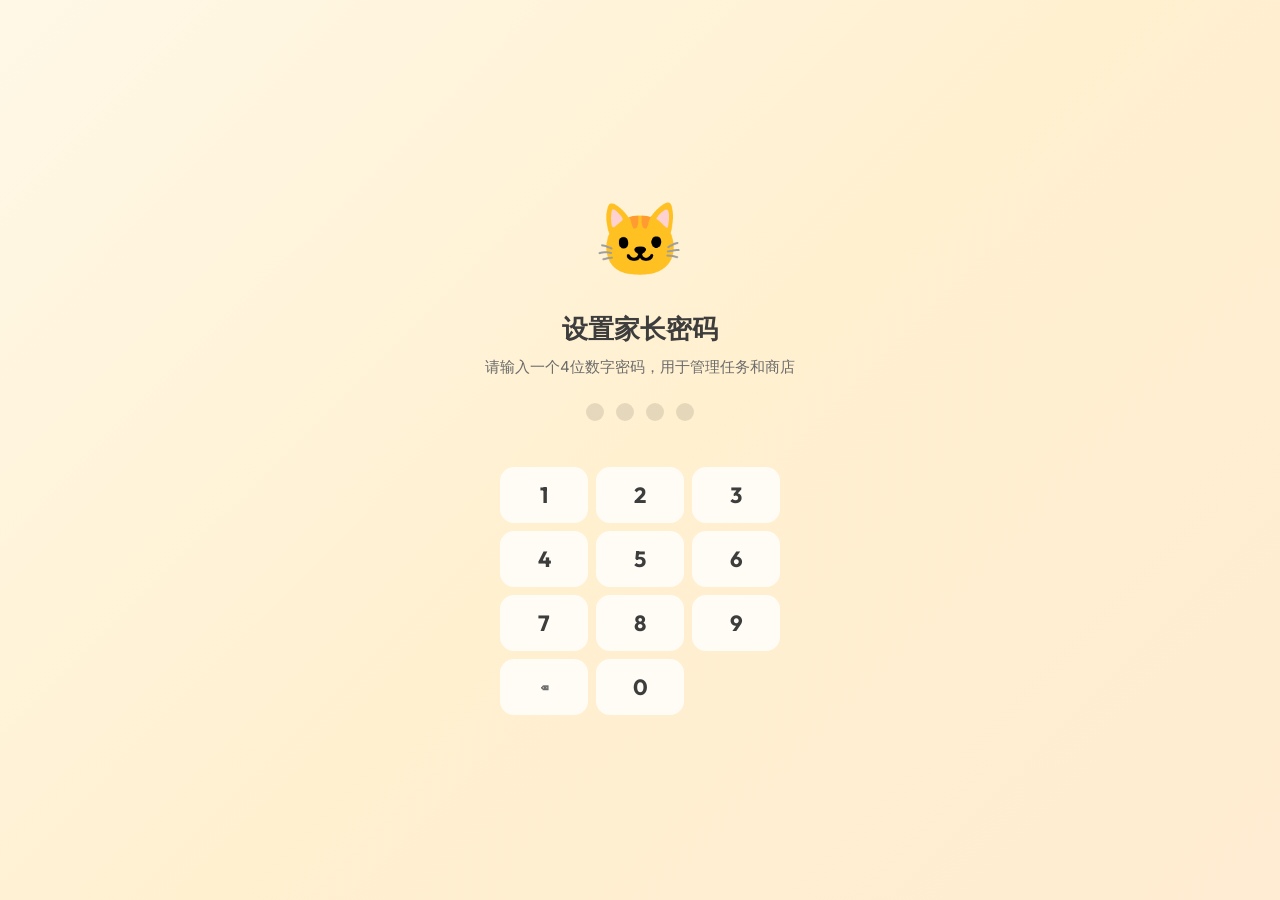
==== commit c21f3927: "v2.0.12: 首页改名宠物 + 兑换折叠 + 现有余额 + 真实等级 + 重置保护 + 打卡天数 + 历史记录 + 伊伊专属任务 + 重置基础100金币" ====
--- a/android-webview/app/src/main/assets/index.html
+++ b/android-webview/app/src/main/assets/index.html
@@ -3,483 +3,597 @@
 <head>
   <meta charset="UTF-8">
   <meta name="viewport" content="width=device-width, initial-scale=1.0, maximum-scale=1.0, user-scalable=no, viewport-fit=cover">
-  <meta name="theme-color" content="#FAF6F0">
   <meta name="apple-mobile-web-app-capable" content="yes">
-  <meta name="apple-mobile-web-app-status-bar-style" content="black-translucent">
-  <title>小宠打卡</title>
+  <meta name="apple-mobile-web-app-status-bar-style" content="default">
+  <meta name="apple-mobile-web-app-title" content="小宠打卡">
+  <meta name="theme-color" content="#FFC857">
+  <meta name="description" content="小朋友的电子宠物打卡养成APP">
+
+  <!-- PWA -->
   <link rel="manifest" href="manifest.json">
-  <link rel="apple-touch-icon" href="icon-192.png">
-  <link rel="icon" type="image/png" sizes="192x192" href="icon-192.png">
-  <link rel="icon" type="image/png" sizes="512x512" href="icon-512.png">
+  <link rel="apple-touch-icon" href="icon.svg">
+
+  <!-- Fonts -->
+  <link rel="preconnect" href="https://fonts.googleapis.com">
+  <link href="https://fonts.googleapis.com/css2?family=Inter:wght@400;500;600;700&family=Outfit:wght@600;700;800&display=swap" rel="stylesheet">
+
   <link rel="stylesheet" href="styles.css">
+  <title>小宠打卡 - 电子宠物养成</title>
 </head>
 <body>
-  <div class="app">
-    <!-- 在线状态指示器 -->
-    <div id="online-indicator" class="online-indicator">离线模式</div>
-
-    <!-- 顶部状态栏 -->
+<div id="app">
+
+  <!-- ===== Parent Mode Bar ===== -->
+  <div class="parent-bar" id="parent-bar">
+    🔒 家长模式 · 可编辑任务和商品
+    <button class="exit-btn" onclick="exitParentMode()">退出</button>
+  </div>
+
+  <!-- ===== Task Page ===== -->
+  <div class="page active" id="page-tasks">
     <div class="status-bar">
-      <div class="app-title">小宠打卡</div>
-      <div class="status-right">
-        <button class="parent-mode-toggle" id="parent-toggle" onclick="toggleParentMode()">家长</button>
-      </div>
-    </div>
-
-    <!-- 页面容器 -->
-    <div class="pages">
-      <!-- 任务页（原首页位置，现在作为默认首页） -->
-      <div class="page active" id="page-home">
-        <div class="page-header">
-          <div class="page-title">今日任务</div>
-          <div class="points-badge" id="task-points">0</div>
-        </div>
-        <div class="page-subtitle">完成任务获得积分和金币</div>
-
-        <div class="task-list" id="task-list"></div>
-
-        <button class="add-task-btn" id="add-task-btn" onclick="openTaskEditor()">
-          <span>+</span> 添加任务
-        </button>
-
-        <!-- 连续打卡 -->
-        <div class="streak-card">
-          <div class="streak-header">
-            <span class="streak-icon">🔥</span>
-            <span class="streak-num" id="streak-num">0</span>
-            <span class="streak-label">天连续打卡</span>
-          </div>
-          <div class="streak-dots" id="streak-dots"></div>
-        </div>
-
-        <div class="daily-summary">
-          <div class="summary-title">今日汇总</div>
-          <div class="summary-grid">
-            <div class="summary-item">
-              <div class="summary-value" id="summary-completed">0/0</div>
-              <div class="summary-label">已完成</div>
-            </div>
-            <div class="summary-item">
-              <div class="summary-value" id="summary-points">0</div>
-              <div class="summary-label">获得积分</div>
-            </div>
-            <div class="summary-item">
-              <div class="summary-value" id="summary-coins">0</div>
-              <div class="summary-label">获得金币</div>
+      <span class="status-time">9:41</span>
+      <div class="icons">
+        <svg viewBox="0 0 24 24" fill="currentColor"><path d="M12 21l-1.45-1.32C5.4 15.36 2 12.28 2 8.5 2 5.42 4.42 3 7.5 3c1.74 0 3.41.81 4.5 2.09C13.09 3.81 14.76 3 16.5 3 19.58 3 22 5.42 22 8.5c0 3.78-3.4 6.86-8.55 11.18L12 21z"/></svg>
+        <svg viewBox="0 0 24 24" fill="currentColor"><path d="M1 9l2 2c4.97-4.97 13.03-4.97 18 0l2-2C16.93 2.93 7.08 2.93 1 9zm8 8l3 3 3-3c-1.65-1.66-4.34-1.66-6 0zm-4-4l2 2c2.76-2.76 7.24-2.76 10 0l2-2C15.14 9.14 8.87 9.14 5 13z"/></svg>
+        <svg viewBox="0 0 24 24" fill="currentColor"><path d="M15.67 4H14V2h-4v2H8.33C7.6 4 7 4.6 7 5.33v15.33C7 21.4 7.6 22 8.33 22h7.33c.74 0 1.34-.6 1.34-1.33V5.33C17 4.6 16.4 4 15.67 4z"/></svg>
+      </div>
+    </div>
+
+    <div class="page-header">
+      <div class="page-title">今日任务</div>
+      <span class="badge badge-points">
+        <svg viewBox="0 0 24 24" fill="currentColor"><path d="M12 2l2.4 7.4H22l-6.2 4.5 2.4 7.4L12 16.8l-6.2 4.5 2.4-7.4L2 9.4h7.6z"/></svg>
+        <span id="task-points">120</span>
+      </span>
+    </div>
+    <div class="page-subtitle">完成任务获得积分和金币，积分可到商店兑换奖品，金币用于照顾宠物</div>
+
+    <div class="task-list" id="task-list"></div>
+    <button class="add-button" id="add-task-btn" style="display:none" onclick="openTaskEditor()">
+      + 添加新任务
+    </button>
+
+    <div class="daily-summary">
+      <div class="summary-row">
+        <div class="summary-item">
+          <div class="summary-num" id="summary-completed">0/4</div>
+          <div class="summary-label">完成任务</div>
+        </div>
+        <div class="summary-item">
+          <div class="summary-num" id="summary-points">0</div>
+          <div class="summary-label">今日积分</div>
+        </div>
+        <div class="summary-item">
+          <div class="summary-num" id="summary-coins">0</div>
+          <div class="summary-label">今日金币</div>
+        </div>
+        <div class="summary-item">
+          <div class="summary-num" id="summary-days">0</div>
+          <div class="summary-label">累计打卡</div>
+        </div>
+      </div>
+      <div class="summary-tip">💡 每天完成任务，照顾小宠，还能去商店兑换奖品哦~</div>
+    </div>
+  </div>
+
+  <!-- ===== Home Page ===== -->
+  <div class="page" id="page-home">
+    <div class="status-bar">
+      <span class="status-time">9:41</span>
+      <div class="icons">
+        <svg viewBox="0 0 24 24" fill="currentColor"><path d="M12 21l-1.45-1.32C5.4 15.36 2 12.28 2 8.5 2 5.42 4.42 3 7.5 3c1.74 0 3.41.81 4.5 2.09C13.09 3.81 14.76 3 16.5 3 19.58 3 22 5.42 22 8.5c0 3.78-3.4 6.86-8.55 11.18L12 21z"/></svg>
+        <svg viewBox="0 0 24 24" fill="currentColor"><path d="M1 9l2 2c4.97-4.97 13.03-4.97 18 0l2-2C16.93 2.93 7.08 2.93 1 9zm8 8l3 3 3-3c-1.65-1.66-4.34-1.66-6 0zm-4-4l2 2c2.76-2.76 7.24-2.76 10 0l2-2C15.14 9.14 8.87 9.14 5 13z"/></svg>
+        <svg viewBox="0 0 24 24" fill="currentColor"><path d="M15.67 4H14V2h-4v2H8.33C7.6 4 7 4.6 7 5.33v15.33C7 21.4 7.6 22 8.33 22h7.33c.74 0 1.34-.6 1.34-1.33V5.33C17 4.6 16.4 4 15.67 4z"/></svg>
+      </div>
+    </div>
+
+    <div class="pet-header">
+      <div class="currency-group">
+        <span class="badge badge-points">
+          <svg viewBox="0 0 24 24" fill="currentColor"><path d="M12 2l2.4 7.4H22l-6.2 4.5 2.4 7.4L12 16.8l-6.2 4.5 2.4-7.4L2 9.4h7.6z"/></svg>
+          <span id="home-points">120</span>
+        </span>
+        <span class="badge badge-coins">
+          <svg viewBox="0 0 24 24" fill="currentColor"><circle cx="12" cy="12" r="9" stroke="currentColor" stroke-width="2" fill="none"/><text x="12" y="16" text-anchor="middle" font-size="12" font-weight="bold" fill="currentColor">G</text></svg>
+          <span id="home-coins">320</span>
+        </span>
+      </div>
+    </div>
+
+    <div class="pet-scene" id="pet-scene">
+      <!-- CSS Creature: Mint Green Spirit -->
+      <div class="cat" id="cat">
+        <div class="cat-body">
+          <!-- Cast shadow on floor -->
+          <div class="cat-cast-shadow"></div>
+          <!-- Antennae with glowing tips -->
+          <div class="antenna antenna-left"><div class="antenna-glow"></div></div>
+          <div class="antenna antenna-right"><div class="antenna-glow"></div></div>
+          <!-- Head group -->
+          <div class="creature-head">
+            <div class="creature-face">
+              <div class="creature-eye eye-left">
+                <div class="eye-iris"></div>
+                <div class="eye-highlight eye-hl-1"></div>
+                <div class="eye-highlight eye-hl-2"></div>
+              </div>
+              <div class="creature-eye eye-right">
+                <div class="eye-iris"></div>
+                <div class="eye-highlight eye-hl-1"></div>
+                <div class="eye-highlight eye-hl-2"></div>
+              </div>
+              <div class="creature-blush blush-left"></div>
+              <div class="creature-blush blush-right"></div>
+              <div class="creature-mouth"></div>
             </div>
           </div>
-        </div>
-      </div>
-
-      <!-- 宠物页（原任务页位置） -->
-      <div class="page" id="page-tasks">
-        <div class="pet-header">
-          <div class="pet-greeting">你好呀！</div>
-          <div class="pet-currency">
-            <div class="currency-item points">
-              <span>⭐</span>
-              <span id="home-points">0</span>
-            </div>
-            <div class="currency-item coins">
-              <span>🪙</span>
-              <span id="home-coins">0</span>
+          <!-- Body / torso -->
+          <div class="creature-torso">
+            <div class="creature-belly"></div>
+          </div>
+          <!-- Collar & Tag -->
+          <div class="creature-collar">
+            <div class="collar-tag">
+              <div class="tag-heart">♥</div>
+              <div class="tag-text">HAPPY</div>
             </div>
           </div>
-        </div>
-
-        <!-- 宠物展示区 -->
-        <div class="pet-scene">
-          <div class="cat" id="cat">
-            <div class="cat-ear left"></div>
-            <div class="cat-ear right"></div>
-            <div class="cat-face">
-              <div class="cat-eye left"><div class="pupil"></div></div>
-              <div class="cat-eye right"><div class="pupil"></div></div>
-              <div class="cat-nose"></div>
-              <div class="cat-mouth"></div>
-              <div class="cat-blush left"></div>
-              <div class="cat-blush right"></div>
-            </div>
-            <div class="cat-body">
-              <div class="belly">
-                <div class="belly-heart">❤️</div>
-              </div>
-            </div>
-            <div class="cat-tail"></div>
-            <div class="cat-paw left"></div>
-            <div class="cat-paw right"></div>
+          <!-- Arms -->
+          <div class="creature-arm arm-left"></div>
+          <div class="creature-arm arm-right"></div>
+          <!-- Legs (short stubby) -->
+          <div class="cat-leg leg-fl"></div>
+          <div class="cat-leg leg-fr"></div>
+          <div class="cat-leg leg-bl"></div>
+          <div class="cat-leg leg-br"></div>
+          <!-- Tail (small round) -->
+          <div class="cat-tail">
+            <div class="tail-round"></div>
           </div>
-          <div class="pet-shadow"></div>
-          <div class="pet-mood" id="pet-mood">心情不错~</div>
-        </div>
-
-        <div class="pet-info">
-          <div class="pet-name" id="pet-name">小宠</div>
-          <div class="pet-level" id="pet-level">Lv.1 新手驯兽师</div>
-        </div>
-
-        <!-- 状态条 -->
-        <div class="status-section">
-          <div class="status-bar-item">
-            <div class="status-label">
-              <span>🍖</span>
-              <span>饱腹度</span>
-            </div>
-            <div class="status-progress">
-              <div class="progress-track">
-                <div class="progress-fill" id="bar-hunger-fill"></div>
-              </div>
-              <span class="progress-percent" id="bar-hunger-percent">0%</span>
-            </div>
-          </div>
-          <div class="status-bar-item">
-            <div class="status-label">
-              <span>🛁</span>
-              <span>清洁度</span>
-            </div>
-            <div class="status-progress">
-              <div class="progress-track">
-                <div class="progress-fill" id="bar-clean-fill"></div>
-              </div>
-              <span class="progress-percent" id="bar-clean-percent">0%</span>
-            </div>
-          </div>
-          <div class="status-bar-item">
-            <div class="status-label">
-              <span>😊</span>
-              <span>心情值</span>
-            </div>
-            <div class="status-progress">
-              <div class="progress-track">
-                <div class="progress-fill" id="bar-mood-fill"></div>
-              </div>
-              <span class="progress-percent" id="bar-mood-percent">0%</span>
-            </div>
-          </div>
-          <div class="status-bar-item">
-            <div class="status-label">
-              <span>⚡</span>
-              <span>活力值</span>
-            </div>
-            <div class="status-progress">
-              <div class="progress-track">
-                <div class="progress-fill" id="bar-energy-fill"></div>
-              </div>
-              <span class="progress-percent" id="bar-energy-percent">0%</span>
-            </div>
-          </div>
-        </div>
-
-        <!-- 动作按钮 -->
-        <div class="action-section">
-          <div class="action-grid">
-            <button class="action-btn" onclick="feedPet()">
-              <div class="action-icon">🍖</div>
-              <div class="action-name">喂食</div>
-              <div class="action-cost">🪙 10</div>
-            </button>
-            <button class="action-btn" onclick="bathePet()">
-              <div class="action-icon">🛁</div>
-              <div class="action-name">洗澡</div>
-              <div class="action-cost">🪙 8</div>
-            </button>
-            <button class="action-btn" onclick="playWithPet()">
-              <div class="action-icon">🎾</div>
-              <div class="action-name">玩耍</div>
-              <div class="action-cost">🪙 12</div>
-            </button>
-            <button class="action-btn" onclick="walkPet()">
-              <div class="action-icon">🌳</div>
-              <div class="action-name">出门</div>
-              <div class="action-cost">🪙 15</div>
-            </button>
-          </div>
-        </div>
-      </div>
-
-      <!-- 商店页 -->
-      <div class="page" id="page-shop">
-        <div class="page-header">
-          <div class="page-title">兑换商店</div>
-          <div class="points-badge" id="shop-points">0</div>
-        </div>
-        <div class="page-subtitle">用积分兑换奖励</div>
-        <div class="category-tabs" id="category-tabs"></div>
-        <div class="product-grid" id="product-grid"></div>
-        <button class="add-product-btn" id="add-product-btn" onclick="openProductEditor()">
-          <span>+</span> 添加商品
-        </button>
-      </div>
-
-      <!-- 我的页面 -->
-      <div class="page" id="page-profile">
-        <div class="page-header">
-          <div class="page-title">我的</div>
-        </div>
-
-        <div class="profile-card">
-          <div class="avatar-section">
-            <div class="avatar" id="profile-avatar" onclick="openProfileEditor()">
-              <img id="profile-avatar-img" style="display:none;width:100%;height:100%;border-radius:50%;object-fit:cover;">
-              <span id="profile-avatar-emoji" style="display:flex;align-items:center;justify-content:center;width:100%;height:100%;">📷</span>
-            </div>
-            <div class="profile-info">
-              <div class="profile-name" id="profile-name">小主人</div>
-              <div class="profile-level" id="profile-level">Lv.1 新手驯兽师</div>
-            </div>
-          </div>
-          <div class="profile-stats">
-            <div class="profile-stat">
-              <div class="stat-value" id="stat-total-tasks">0</div>
-              <div class="stat-label">累计任务</div>
-            </div>
-            <div class="profile-stat">
-              <div class="stat-value" id="stat-total-points">0</div>
-              <div class="stat-label">累计积分</div>
-            </div>
-            <div class="profile-stat">
-              <div class="stat-value" id="stat-xp">0</div>
-              <div class="stat-label">经验值</div>
-            </div>
-            <div class="profile-stat">
-              <div class="stat-value" id="stat-streak">0</div>
-              <div class="stat-label">连续打卡</div>
-            </div>
-          </div>
-        </div>
-
-        <div class="xp-progress">
-          <div class="xp-progress-bar" id="xp-progress-bar"></div>
-          <div class="xp-progress-text" id="xp-progress-text">0 / 100</div>
-        </div>
-
-        <div class="section-title">待核销商品</div>
-        <div class="pending-card">
-          <div id="pending-list" class="pending-list"></div>
-        </div>
-
-        <div class="section-title">兑换记录</div>
-        <div class="history-card">
-          <div id="history-list" class="history-list"></div>
-        </div>
-
-        <div class="settings-section">
-          <div class="section-title">设置</div>
-          <div class="setting-item" onclick="openNameEditor()">
-            <span>修改宠物名字</span>
-            <span class="setting-arrow">›</span>
-          </div>
-          <div class="setting-item" onclick="openPasswordSetup()">
-            <span>家长模式密码</span>
-            <span class="setting-arrow">›</span>
-          </div>
-          <div class="setting-item" onclick="exportData()">
-            <span>导出数据</span>
-            <span class="setting-arrow">›</span>
-          </div>
-          <div class="setting-item" onclick="importData()">
-            <span>导入数据</span>
-            <span class="setting-arrow">›</span>
-          </div>
-          <div class="setting-item danger" onclick="resetAllData()">
-            <span>重置所有数据</span>
-            <span class="setting-arrow">›</span>
-          </div>
-        </div>
-
-        <div class="app-version">v2.1.2</div>
-      </div>
-    </div>
-
-    <!-- 底部导航 -->
-    <div class="tab-bar">
-      <button class="tab-item active" data-tab="home" onclick="switchTab('home')">
-        <div class="tab-icon">📋</div>
-        <div class="tab-label">任务</div>
+        </div>
+      </div>
+      <!-- Food particle for feeding animation -->
+      <div class="food-particle" id="food-particle">🐟</div>
+      <!-- Walk ground -->
+      <div class="walk-ground" id="walk-ground">
+        <div class="ground-line"></div>
+      </div>
+      <!-- Info -->
+      <div class="pet-mood" id="pet-mood">心情不错~</div>
+      <div class="pet-name" id="pet-name">小宠</div>
+      <div class="pet-level" id="pet-level">Lv.5</div>
+    </div>
+
+    <div class="status-section">
+      <div class="status-row">
+        <div class="status-icon" style="background:#FFE4DF">🍖</div>
+        <div class="status-info">
+          <div class="status-label">饱腹度</div>
+          <div class="status-bar-track"><div class="status-bar-fill" id="bar-hunger-fill" style="width:75%;background:#FF8C7A"></div></div>
+        </div>
+        <div class="status-percent" id="bar-hunger-percent">75%</div>
+      </div>
+      <div class="status-row">
+        <div class="status-icon" style="background:#D9ECF7">🛁</div>
+        <div class="status-info">
+          <div class="status-label">清洁度</div>
+          <div class="status-bar-track"><div class="status-bar-fill" id="bar-clean-fill" style="width:85%;background:#6BB6E0"></div></div>
+        </div>
+        <div class="status-percent" id="bar-clean-percent">85%</div>
+      </div>
+      <div class="status-row">
+        <div class="status-icon" style="background:#FFF3D6">😊</div>
+        <div class="status-info">
+          <div class="status-label">心情值</div>
+          <div class="status-bar-track"><div class="status-bar-fill" id="bar-mood-fill" style="width:80%;background:#FFC857"></div></div>
+        </div>
+        <div class="status-percent" id="bar-mood-percent">80%</div>
+      </div>
+      <div class="status-row">
+        <div class="status-icon" style="background:#E0F0DA">⚡</div>
+        <div class="status-info">
+          <div class="status-label">活力值</div>
+          <div class="status-bar-track"><div class="status-bar-fill" id="bar-energy-fill" style="width:70%;background:#7BB56A"></div></div>
+        </div>
+        <div class="status-percent" id="bar-energy-percent">70%</div>
+      </div>
+    </div>
+
+    <div class="action-section">
+      <button class="action-btn" onclick="feedPet()">
+        <div class="action-icon" style="background:#FFE4DF">🍖</div>
+        <div class="action-label">喂食</div>
+        <div class="action-cost">🪙 10</div>
       </button>
-      <button class="tab-item" data-tab="tasks" onclick="switchTab('tasks')">
-        <div class="tab-icon">🐱</div>
-        <div class="tab-label">宠物</div>
+      <button class="action-btn" onclick="bathPet()">
+        <div class="action-icon" style="background:#D9ECF7">🛁</div>
+        <div class="action-label">洗澡</div>
+        <div class="action-cost">🪙 8</div>
       </button>
-      <button class="tab-item" data-tab="shop" onclick="switchTab('shop')">
-        <div class="tab-icon">🛒</div>
-        <div class="tab-label">商店</div>
+      <button class="action-btn" onclick="playPet()">
+        <div class="action-icon" style="background:#FFF3D6">🎾</div>
+        <div class="action-label">玩耍</div>
+        <div class="action-cost">🪙 12</div>
       </button>
-      <button class="tab-item" data-tab="profile" onclick="switchTab('profile')">
-        <div class="tab-icon">👤</div>
-        <div class="tab-label">我的</div>
+      <button class="action-btn" onclick="walkPet()">
+        <div class="action-icon" style="background:#E0F0DA">🌳</div>
+        <div class="action-label">出门</div>
+        <div class="action-cost">🪙 15</div>
       </button>
     </div>
-  </div>
-
-  <!-- 全局弹窗/浮层 -->
-  <div class="toast" id="toast"></div>
-  <div class="overlay" id="overlay" onclick="closeAllModals()"></div>
-
-  <!-- 任务编辑弹窗 -->
-  <div class="modal" id="task-modal">
-    <div class="modal-header">
-      <div class="modal-title" id="task-modal-title">添加任务</div>
-      <button class="modal-close" onclick="closeAllModals()">×</button>
-    </div>
-    <div class="modal-body">
+
+    <div class="card" onclick="switchTab('tasks')" style="cursor:pointer">
+      <div class="card-row">
+        <div class="card-icon" style="background:#FFF3D6">📋</div>
+        <div class="card-body">
+          <div class="card-title">今日任务</div>
+          <div class="card-desc" id="home-task-desc">完成<span id="home-task-count">0/4</span> · <span id="home-task-points">+0 积分</span></div>
+        </div>
+        <div class="card-arrow">›</div>
+      </div>
+    </div>
+
+    <div class="streak-card">
+      <div class="streak-flame">🔥</div>
+      <div>
+        <div class="streak-num" id="streak-num">7</div>
+        <div class="streak-label">天连续打卡</div>
+      </div>
+      <div class="streak-dots" id="streak-dots"></div>
+    </div>
+  </div>
+
+  <!-- ===== Shop Page ===== -->
+  <div class="page" id="page-shop">
+    <div class="status-bar">
+      <span class="status-time">9:41</span>
+      <div class="icons">
+        <svg viewBox="0 0 24 24" fill="currentColor"><path d="M12 21l-1.45-1.32C5.4 15.36 2 12.28 2 8.5 2 5.42 4.42 3 7.5 3c1.74 0 3.41.81 4.5 2.09C13.09 3.81 14.76 3 16.5 3 19.58 3 22 5.42 22 8.5c0 3.78-3.4 6.86-8.55 11.18L12 21z"/></svg>
+        <svg viewBox="0 0 24 24" fill="currentColor"><path d="M1 9l2 2c4.97-4.97 13.03-4.97 18 0l2-2C16.93 2.93 7.08 2.93 1 9zm8 8l3 3 3-3c-1.65-1.66-4.34-1.66-6 0zm-4-4l2 2c2.76-2.76 7.24-2.76 10 0l2-2C15.14 9.14 8.87 9.14 5 13z"/></svg>
+        <svg viewBox="0 0 24 24" fill="currentColor"><path d="M15.67 4H14V2h-4v2H8.33C7.6 4 7 4.6 7 5.33v15.33C7 21.4 7.6 22 8.33 22h7.33c.74 0 1.34-.6 1.34-1.33V5.33C17 4.6 16.4 4 15.67 4z"/></svg>
+      </div>
+    </div>
+
+    <div class="page-header">
+      <div class="page-title">积分商店</div>
+      <span class="badge badge-points">
+        <svg viewBox="0 0 24 24" fill="currentColor"><path d="M12 2l2.4 7.4H22l-6.2 4.5 2.4 7.4L12 16.8l-6.2 4.5 2.4-7.4L2 9.4h7.6z"/></svg>
+        <span id="shop-points">120</span>
+      </span>
+    </div>
+
+    <div class="category-tabs" id="category-tabs">
+      <button class="cat-tab active" onclick="filterCategory('全部')">全部</button>
+      <button class="cat-tab" onclick="filterCategory('玩具')">玩具</button>
+      <button class="cat-tab" onclick="filterCategory('学习')">学习</button>
+      <button class="cat-tab" onclick="filterCategory('零食')">零食</button>
+      <button class="cat-tab" onclick="filterCategory('体验券')">体验券</button>
+    </div>
+
+    <div class="product-grid" id="product-grid"></div>
+    <button class="add-button" id="add-product-btn" style="display:none" onclick="openProductEditor()">
+      + 上架新商品
+    </button>
+
+    <div class="shop-tip">💡 兑换后请找爸爸妈妈核销哦~</div>
+  </div>
+
+  <!-- ===== Profile Page ===== -->
+  <div class="page" id="page-profile">
+    <div class="status-bar">
+      <span class="status-time">9:41</span>
+      <div class="icons">
+        <svg viewBox="0 0 24 24" fill="currentColor"><path d="M12 21l-1.45-1.32C5.4 15.36 2 12.28 2 8.5 2 5.42 4.42 3 7.5 3c1.74 0 3.41.81 4.5 2.09C13.09 3.81 14.76 3 16.5 3 19.58 3 22 5.42 22 8.5c0 3.78-3.4 6.86-8.55 11.18L12 21z"/></svg>
+        <svg viewBox="0 0 24 24" fill="currentColor"><path d="M1 9l2 2c4.97-4.97 13.03-4.97 18 0l2-2C16.93 2.93 7.08 2.93 1 9zm8 8l3 3 3-3c-1.65-1.66-4.34-1.66-6 0zm-4-4l2 2c2.76-2.76 7.24-2.76 10 0l2-2C15.14 9.14 8.87 9.14 5 13z"/></svg>
+        <svg viewBox="0 0 24 24" fill="currentColor"><path d="M15.67 4H14V2h-4v2H8.33C7.6 4 7 4.6 7 5.33v15.33C7 21.4 7.6 22 8.33 22h7.33c.74 0 1.34-.6 1.34-1.33V5.33C17 4.6 16.4 4 15.67 4z"/></svg>
+      </div>
+    </div>
+
+    <div class="profile-card">
+      <div class="profile-avatar" id="profile-avatar" onclick="triggerAvatarUpload()" title="点击上传头像">
+        <img id="profile-avatar-img" class="profile-avatar-img" alt="头像">
+        <span class="profile-avatar-emoji" id="profile-avatar-emoji">👦</span>
+      </div>
+      <div>
+        <div class="profile-name" id="profile-name">小图</div>
+        <div class="profile-level" id="profile-level">Lv.5 宠物达人</div>
+      </div>
+      <button class="profile-edit" onclick="openProfileEditor()">编辑</button>
+    </div>
+    <input type="file" id="avatar-file" accept="image/*" style="display:none" onchange="handleAvatarFile(this)">
+
+    <div class="stats-row stats-available">
+      <div class="stat-item">
+        <div class="stat-num" id="stat-available-points" style="color:var(--primary)">0</div>
+        <div class="stat-label">现有积分</div>
+      </div>
+      <div class="stat-item">
+        <div class="stat-num" id="stat-available-coins" style="color:var(--gold)">0</div>
+        <div class="stat-label">现有金币</div>
+      </div>
+    </div>
+    <div class="stats-row">
+      <div class="stat-item">
+        <div class="stat-num" id="stat-tasks">42</div>
+        <div class="stat-label">累计任务</div>
+      </div>
+      <div class="stat-item">
+        <div class="stat-num" id="stat-points">320</div>
+        <div class="stat-label">累计积分</div>
+      </div>
+      <div class="stat-item">
+        <div class="stat-num" id="stat-coins">180</div>
+        <div class="stat-label">累计金币</div>
+      </div>
+    </div>
+
+    <div class="section-title">兑换记录</div>
+    <div id="history-list"></div>
+
+    <div class="section-title" style="display:flex;align-items:center;justify-content:space-between">
+      <span>待核销商品</span>
+      <span class="pending-badge" id="pending-count-badge">0</span>
+    </div>
+    <div class="pending-section" id="pending-section">
+      <div class="pending-header" onclick="togglePendingList()">
+        <div class="pending-header-text">
+          <span>🎫</span>
+          <span class="pending-count" id="pending-count-text">0件待核销商品</span>
+        </div>
+        <span style="font-size:14px;color:var(--text-light)" id="pending-arrow">›</span>
+      </div>
+      <div class="pending-list" id="pending-list"></div>
+    </div>
+    <div style="margin-bottom:16px"></div>
+
+    <div class="section-title">设置</div>
+    <div class="settings-card">
+      <div class="setting-item">
+        <div class="setting-icon" style="background:#FFF3D6">⏰</div>
+        <div class="setting-label">每日提醒</div>
+        <div class="setting-value">18:00</div>
+      </div>
+      <div class="setting-item" onclick="toggleParentMode()">
+        <div class="setting-icon" style="background:#E0F0DA">👨‍👩‍👧</div>
+        <div class="setting-label">家长模式</div>
+        <div class="setting-value" id="parent-mode-text">未开启</div>
+        <div class="parent-toggle" id="parent-toggle"></div>
+      </div>
+      <div class="setting-item">
+        <div class="setting-icon" style="background:#D9ECF7">ℹ️</div>
+        <div class="setting-label">关于</div>
+        <div class="setting-value" id="app-version">v2.0.0</div>
+      </div>
+      <div class="setting-item">
+        <div class="setting-icon" style="background:#E0F0DA">💾</div>
+        <div class="setting-label">数据备份</div>
+        <div style="display:flex;gap:8px">
+          <button class="mini-btn" onclick="exportBackup()">导出</button>
+          <button class="mini-btn" onclick="document.getElementById('backup-file').click()">导入</button>
+        </div>
+      </div>
+      <div class="setting-item">
+        <div class="setting-icon" style="background:#FCE4E4">♻️</div>
+        <div class="setting-label">恢复出厂设置</div>
+        <button class="mini-btn" style="background:#FFE3E0;color:#D63A2F" onclick="resetAllData()">重置</button>
+      </div>
+      <input type="file" id="backup-file" accept="application/json" style="display:none" onchange="handleBackupFile(this)">
+    </div>
+  </div>
+
+  <!-- ===== Bottom Tab Bar ===== -->
+  <div class="tab-bar">
+    <button class="tab-item active" data-tab="tasks">
+      <span class="tab-icon">📋</span>
+      <span class="tab-label">任务</span>
+    </button>
+    <button class="tab-item" data-tab="home">
+      <span class="tab-icon">🏠</span>
+      <span class="tab-label">宠物</span>
+    </button>
+    <button class="tab-item" data-tab="shop">
+      <span class="tab-icon">🎁</span>
+      <span class="tab-label">商店</span>
+    </button>
+    <button class="tab-item" data-tab="profile">
+      <span class="tab-icon">👤</span>
+      <span class="tab-label">我的</span>
+    </button>
+  </div>
+
+</div>
+
+<!-- ===== Task Complete Popup ===== -->
+<div class="popup-overlay" id="task-popup">
+  <div class="popup-card">
+    <div class="popup-icon">🎉</div>
+    <div class="popup-title">打卡成功！</div>
+    <div class="popup-desc">太棒了，继续加油~</div>
+    <div class="popup-rewards">
+      <div class="popup-reward">
+        <div class="popup-reward-num" style="color:#6BB6E0" id="popup-task-points">+10</div>
+        <div class="popup-reward-label">积分</div>
+      </div>
+      <div class="popup-reward">
+        <div class="popup-reward-num" style="color:#E6A82E" id="popup-task-coins">+5</div>
+        <div class="popup-reward-label">金币</div>
+      </div>
+    </div>
+    <button class="popup-btn" onclick="closePopup('task-popup')">太棒了！</button>
+  </div>
+</div>
+
+<!-- ===== Exchange Success Popup ===== -->
+<div class="popup-overlay" id="exchange-popup">
+  <div class="popup-card">
+    <div class="popup-icon">🎁</div>
+    <div class="popup-title">兑换成功！</div>
+    <div class="popup-desc"><span id="popup-ex-name">小汽车玩具</span></div>
+    <div class="popup-qr">
+      <canvas id="qr-canvas"></canvas>
+    </div>
+    <div class="popup-code" id="popup-ex-code">EX2026080401</div>
+    <div class="popup-desc">请找爸爸妈妈核销哦~</div>
+    <button class="popup-btn" onclick="closePopup('exchange-popup')">知道了</button>
+  </div>
+</div>
+
+<!-- ===== Password Popup ===== -->
+<div class="popup-overlay password-popup" id="password-popup">
+  <div class="popup-card">
+    <div class="popup-title">🔒 家长验证</div>
+    <div class="popup-desc">请输入密码进入家长模式</div>
+    <div class="password-dots" id="password-dots">
+      <div class="password-dot"></div>
+      <div class="password-dot"></div>
+      <div class="password-dot"></div>
+      <div class="password-dot"></div>
+    </div>
+    <div class="password-keypad" id="password-keypad">
+      <button class="keypad-btn" onclick="inputPassword('1')">1</button>
+      <button class="keypad-btn" onclick="inputPassword('2')">2</button>
+      <button class="keypad-btn" onclick="inputPassword('3')">3</button>
+      <button class="keypad-btn" onclick="inputPassword('4')">4</button>
+      <button class="keypad-btn" onclick="inputPassword('5')">5</button>
+      <button class="keypad-btn" onclick="inputPassword('6')">6</button>
+      <button class="keypad-btn" onclick="inputPassword('7')">7</button>
+      <button class="keypad-btn" onclick="inputPassword('8')">8</button>
+      <button class="keypad-btn" onclick="inputPassword('9')">9</button>
+      <button class="keypad-btn delete" onclick="inputPassword('delete')">⌫</button>
+      <button class="keypad-btn zero" onclick="inputPassword('0')">0</button>
+      <button class="keypad-btn" style="visibility:hidden">-</button>
+    </div>
+    <div class="password-actions">
+      <button class="popup-btn cancel-btn" onclick="closePopup('password-popup')">取消</button>
+    </div>
+  </div>
+</div>
+
+<!-- ===== Task Edit Popup ===== -->
+<div class="popup-overlay edit-popup" id="task-edit-popup">
+  <div class="popup-card">
+    <div class="popup-title" id="task-edit-title">编辑任务</div>
+    <div class="form-group">
+      <label class="form-label">选择图标</label>
+      <div class="emoji-grid" id="task-emoji-grid"></div>
+    </div>
+    <div class="form-group">
+      <label class="form-label">任务名称 <span class="hint"></span></label>
+      <input class="form-input" id="task-name-input" placeholder="例如：完成数学作业">
+    </div>
+    <div class="form-row">
       <div class="form-group">
-        <label>任务名称</label>
-        <input type="text" id="task-name" placeholder="例如：完成数学作业">
-      </div>
-      <div class="form-row">
-        <div class="form-group">
-          <label>积分奖励</label>
-          <input type="number" id="task-points" value="10" min="1">
-        </div>
-        <div class="form-group">
-          <label>金币奖励</label>
-          <input type="number" id="task-coins" value="5" min="0">
-        </div>
+        <label class="form-label">积分奖励 ⭐</label>
+        <input class="form-input" id="task-points-input" type="number" min="1" value="2" placeholder="积分">
       </div>
       <div class="form-group">
-        <label>图标</label>
-        <div class="emoji-picker" id="task-emoji-picker"></div>
-      </div>
-    </div>
-    <div class="modal-footer">
-      <button class="btn-danger" id="task-delete-btn" style="display:none;" onclick="deleteTask()">删除</button>
-      <div style="flex:1;"></div>
-      <button class="btn-secondary" onclick="closeAllModals()">取消</button>
-      <button class="btn-primary" onclick="saveTask()">保存</button>
-    </div>
-  </div>
-
-  <!-- 商品编辑弹窗 -->
-  <div class="modal" id="product-modal">
-    <div class="modal-header">
-      <div class="modal-title" id="product-modal-title">添加商品</div>
-      <button class="modal-close" onclick="closeAllModals()">×</button>
-    </div>
-    <div class="modal-body">
+        <label class="form-label">金币奖励 🪙</label>
+        <input class="form-input" id="task-coins-input" type="number" min="0" value="10" placeholder="金币">
+      </div>
+    </div>
+    <div class="edit-actions">
+      <button class="popup-btn delete-btn" id="task-delete-btn" style="display:none" onclick="deleteTask()">删除任务</button>
+      <button class="popup-btn save-btn" onclick="saveTask()">保存</button>
+      <button class="popup-btn cancel-btn" onclick="closePopup('task-edit-popup')">取消</button>
+    </div>
+  </div>
+</div>
+
+<!-- ===== Product Edit Popup ===== -->
+<div class="popup-overlay edit-popup" id="product-edit-popup">
+  <div class="popup-card">
+    <div class="popup-title" id="product-edit-title">编辑商品</div>
+    <div class="form-group">
+      <label class="form-label">商品图标</label>
+      <div class="emoji-grid" id="product-emoji-grid"></div>
+    </div>
+    <div class="form-group">
+      <label class="form-label">商品名称</label>
+      <input class="form-input" id="product-name-input" placeholder="例如：小汽车玩具">
+    </div>
+    <div class="form-row">
       <div class="form-group">
-        <label>商品名称</label>
-        <input type="text" id="product-name" placeholder="例如：看一集动画片">
-      </div>
-      <div class="form-row">
-        <div class="form-group">
-          <label>所需积分</label>
-          <input type="number" id="product-price" value="50" min="1">
-        </div>
-        <div class="form-group">
-          <label>库存</label>
-          <input type="number" id="product-stock" value="1" min="0">
-        </div>
+        <label class="form-label">兑换积分 ⭐</label>
+        <input class="form-input" id="product-price-input" type="number" min="1" value="50" placeholder="积分">
       </div>
       <div class="form-group">
-        <label>分类</label>
-        <input type="text" id="product-category" placeholder="例如：娱乐">
-      </div>
-      <div class="form-group">
-        <label>图标</label>
-        <div class="emoji-picker" id="product-emoji-picker"></div>
-      </div>
-    </div>
-    <div class="modal-footer">
-      <button class="btn-danger" id="product-delete-btn" style="display:none;" onclick="deleteProduct()">删除</button>
-      <div style="flex:1;"></div>
-      <button class="btn-secondary" onclick="closeAllModals()">取消</button>
-      <button class="btn-primary" onclick="saveProduct()">保存</button>
-    </div>
-  </div>
-
-  <!-- 密码弹窗 -->
-  <div class="modal" id="password-modal">
-    <div class="modal-header">
-      <div class="modal-title" id="password-modal-title">家长模式验证</div>
-      <button class="modal-close" onclick="closeAllModals()">×</button>
-    </div>
-    <div class="modal-body">
-      <div class="form-group">
-        <label id="password-label">请输入家长密码</label>
-        <input type="password" id="parent-password" placeholder="4位数字密码">
-      </div>
-    </div>
-    <div class="modal-footer">
-      <button class="btn-secondary" onclick="closeAllModals()">取消</button>
-      <button class="btn-primary" onclick="checkPassword()">确认</button>
-    </div>
-  </div>
-
-  <!-- 名字编辑弹窗 -->
-  <div class="modal" id="name-modal">
-    <div class="modal-header">
-      <div class="modal-title">修改宠物名字</div>
-      <button class="modal-close" onclick="closeAllModals()">×</button>
-    </div>
-    <div class="modal-body">
-      <div class="form-group">
-        <label>新名字</label>
-        <input type="text" id="new-pet-name" placeholder="例如：咪咪">
-      </div>
-    </div>
-    <div class="modal-footer">
-      <button class="btn-secondary" onclick="closeAllModals()">取消</button>
-      <button class="btn-primary" onclick="savePetName()">保存</button>
-    </div>
-  </div>
-
-  <!-- 兑换确认弹窗 -->
-  <div class="modal" id="exchange-modal">
-    <div class="modal-header">
-      <div class="modal-title">确认兑换</div>
-      <button class="modal-close" onclick="closeAllModals()">×</button>
-    </div>
-    <div class="modal-body">
-      <div class="exchange-preview" id="exchange-preview"></div>
-      <div class="exchange-code" id="exchange-code"></div>
-      <p class="exchange-tip">请向家长出示兑换码进行核销</p>
-    </div>
-    <div class="modal-footer">
-      <button class="btn-secondary" onclick="closeAllModals()">关闭</button>
-    </div>
-  </div>
-
-  <!-- 个人资料编辑弹窗 -->
-  <div class="modal" id="profile-edit-popup">
-    <div class="modal-header">
-      <div class="modal-title">编辑资料</div>
-      <button class="modal-close" onclick="closeAllModals()">×</button>
-    </div>
-    <div class="modal-body">
-      <div class="form-group" style="display:flex;align-items:center;gap:12px;">
-        <div onclick="triggerAvatarUpload()" style="cursor:pointer;width:60px;height:60px;border-radius:50%;background:#FFE8D6;position:relative;">
-          <img id="profile-edit-avatar-img" style="display:none;width:100%;height:100%;border-radius:50%;object-fit:cover;">
-          <span id="profile-edit-avatar-emoji" style="display:flex;align-items:center;justify-content:center;width:100%;height:100%;">📷</span>
-        </div>
-        <span style="font-size:13px;color:#999;">点击更换头像</span>
-        <input type="file" id="avatar-file" accept="image/*" onchange="handleAvatarFile(this)" style="display:none;">
-      </div>
-      <div class="form-group">
-        <label>昵称</label>
-        <input type="text" id="profile-name-input" placeholder="输入昵称">
-      </div>
-    </div>
-    <div class="modal-footer">
-      <button class="btn-secondary" onclick="closeAllModals()">取消</button>
-      <button class="btn-primary" onclick="saveProfile()">保存</button>
-    </div>
-  </div>
-
-  <!-- 升级弹窗 -->
-  <div class="popup-levelup" id="levelup-popup">
-    <div class="levelup-content">
-      <div class="levelup-badge">🎉</div>
-      <div class="levelup-title" id="levelup-title">升级啦！</div>
-      <div class="levelup-old" id="levelup-old">Lv.1</div>
-      <div class="levelup-arrow">➜</div>
-      <div class="levelup-new" id="levelup-new">Lv.2</div>
-    </div>
-  </div>
-
-  <!-- 撒花画布 -->
-  <canvas id="confetti-canvas" class="confetti-canvas"></canvas>
-
-  <script src="app.js"></script>
+        <label class="form-label">库存数量 📦</label>
+        <input class="form-input" id="product-stock-input" type="number" min="0" value="5" placeholder="库存">
+      </div>
+    </div>
+    <div class="form-group">
+      <label class="form-label">商品分类</label>
+      <select class="form-select" id="product-category-input">
+        <option value="玩具">玩具</option>
+        <option value="学习">学习</option>
+        <option value="零食">零食</option>
+        <option value="体验券">体验券</option>
+      </select>
+    </div>
+    <div class="edit-actions">
+      <button class="popup-btn delete-btn" id="product-delete-btn" style="display:none" onclick="deleteProduct()">删除商品</button>
+      <button class="popup-btn save-btn" onclick="saveProduct()">保存</button>
+      <button class="popup-btn cancel-btn" onclick="closePopup('product-edit-popup')">取消</button>
+    </div>
+  </div>
+</div>
+
+<!-- ===== Profile Edit Popup ===== -->
+<div class="popup-overlay edit-popup" id="profile-edit-popup">
+  <div class="popup-card">
+    <div class="popup-title">编辑资料</div>
+    <div class="profile-edit-avatar">
+      <div class="profile-avatar-large" id="profile-avatar-large" onclick="triggerAvatarUpload()" title="点击上传头像">
+        <img id="profile-edit-avatar-img" class="profile-avatar-img-large" alt="头像">
+        <span class="profile-avatar-emoji" id="profile-edit-avatar-emoji">👦</span>
+      </div>
+      <button class="mini-btn" type="button" onclick="triggerAvatarUpload()">📷 上传头像</button>
+    </div>
+    <div class="form-group">
+      <label class="form-label">昵称</label>
+      <input class="form-input" id="profile-name-input" placeholder="请输入昵称" maxlength="12">
+    </div>
+    <div class="edit-actions">
+      <button class="popup-btn save-btn" onclick="saveProfile()">保存</button>
+      <button class="popup-btn cancel-btn" onclick="closePopup('profile-edit-popup')">取消</button>
+    </div>
+  </div>
+</div>
+
+<!-- ===== First-Time Setup Screen ===== -->
+<div class="setup-screen" id="setup-screen">
+  <div class="setup-card" id="setup-card">
+    <div class="setup-mascot">🐱</div>
+    <div class="setup-title" id="setup-title">欢迎来到小宠打卡！</div>
+    <div class="setup-desc" id="setup-desc">请先设置家长密码，用于管理任务和商店</div>
+    <div class="password-dots" id="setup-dots">
+      <div class="password-dot"></div>
+      <div class="password-dot"></div>
+      <div class="password-dot"></div>
+      <div class="password-dot"></div>
+    </div>
+    <div class="setup-error" id="setup-error"></div>
+    <div class="password-keypad" id="setup-keypad">
+      <button class="keypad-btn" onclick="setupInput('1')">1</button>
+      <button class="keypad-btn" onclick="setupInput('2')">2</button>
+      <button class="keypad-btn" onclick="setupInput('3')">3</button>
+      <button class="keypad-btn" onclick="setupInput('4')">4</button>
+      <button class="keypad-btn" onclick="setupInput('5')">5</button>
+      <button class="keypad-btn" onclick="setupInput('6')">6</button>
+      <button class="keypad-btn" onclick="setupInput('7')">7</button>
+      <button class="keypad-btn" onclick="setupInput('8')">8</button>
+      <button class="keypad-btn" onclick="setupInput('9')">9</button>
+      <button class="keypad-btn delete" onclick="setupInput('delete')">⌫</button>
+      <button class="keypad-btn zero" onclick="setupInput('0')">0</button>
+      <button class="keypad-btn" style="visibility:hidden">-</button>
+    </div>
+  </div>
+</div>
+
+<!-- ===== Toast ===== -->
+<div class="toast" id="toast"></div>
+
+<script src="app.js"></script>
 </body>
 </html>
--- a/android-webview/app/src/main/assets/styles.css
+++ b/android-webview/app/src/main/assets/styles.css
@@ -679,25 +679,6 @@
   50% { transform: rotate(22deg); }
 }
 
-/* ========== Mood-driven appearance (added by JS updatePetAppearance) ========== */
-/* 饥饿：身体偏黄、轻微抖动 */
-.cat.pet-hungry .cat-body { background: #F2C572; }
-.cat.pet-hungry { animation: petShiver 0.5s ease-in-out infinite; }
-@keyframes petShiver {
-  0%, 100% { transform: translateX(0); }
-  25% { transform: translateX(-1.5px); }
-  75% { transform: translateX(1.5px); }
-}
-/* 脏：整体变灰 + 降低透明度 */
-.cat.pet-dirty { filter: grayscale(0.7) brightness(0.85); }
-/* 疲惫：尾巴下垂、动作迟缓 */
-.cat.pet-tired .cat-tail { transform: rotate(25deg); opacity: 0.7; }
-/* 不开心：耳朵/嘴下垂（复用眼部降低） */
-.cat.pet-sad .cat-eye { height: 4px; border-radius: 4px; }
-.cat.pet-sad .cat-body { background: #C7D8C2; }
-/* 非常开心：发光效果 */
-.cat.pet-happy { filter: drop-shadow(0 0 10px rgba(255,200,87,0.8)); }
-
 /* ===== Status Bars ===== */
 .status-section {
   background: var(--bg-card);
@@ -1170,6 +1151,18 @@
   gap: 10px;
   margin-bottom: 16px;
 }
+.stats-available {
+  grid-template-columns: repeat(2, 1fr);
+  margin-bottom: 10px;
+}
+.stats-available .stat-item {
+  background: linear-gradient(135deg, var(--blue-soft), #E8F4FD);
+  border: 1px solid rgba(45,145,230,0.15);
+}
+.stats-available .stat-label {
+  color: var(--primary);
+  font-weight: 600;
+}
 .stat-item {
   background: var(--bg-card);
   border-radius: var(--radius-md);
@@ -1219,6 +1212,22 @@
   flex-shrink: 0;
 }
 .history-body { flex: 1; }
+.history-inner { /* wrapper for visible items */ }
+.history-expand {
+  display: flex;
+  align-items: center;
+  justify-content: center;
+  gap: 4px;
+  padding: 10px 16px;
+  margin-top: 4px;
+  font-size: 13px;
+  color: var(--primary);
+  cursor: pointer;
+  user-select: none;
+  border-radius: var(--radius-md);
+  transition: background 0.2s;
+}
+.history-expand:hover { background: var(--blue-soft); }
 .history-name {
   font-size: 14px;
   font-weight: 600;
@@ -1465,7 +1474,8 @@
   position: fixed;
   bottom: calc(var(--tab-h) + 40px + var(--safe-bottom));
   left: 50%;
-  transform: translateX(-50%) translateY(20px);
+  transform: translateX(-50%) translateY(100px);
+  opacity: 0;
   background: rgba(0,0,0,0.8);
   color: white;
   padding: 12px 24px;
@@ -1473,100 +1483,11 @@
   font-size: 14px;
   font-weight: 500;
   z-index: 999;
-  opacity: 0;
-  visibility: hidden;
+  transition: transform 0.3s ease, opacity 0.3s ease;
+  white-space: nowrap;
   pointer-events: none;
-  transition: opacity 0.3s ease, transform 0.3s ease, visibility 0.3s ease;
-  white-space: nowrap;
-}
-.toast.show {
-  transform: translateX(-50%) translateY(0);
-  opacity: 1;
-  visibility: visible;
-  pointer-events: auto;
-}
-
-/* ===== Online Indicator ===== */
-.online-indicator {
-  position: fixed;
-  top: calc(var(--safe-top) + 8px);
-  right: 12px;
-  z-index: 1000;
-  font-size: 11px;
-  padding: 3px 10px;
-  border-radius: 12px;
-  background: rgba(214,58,47,0.85);
-  color: #fff;
-  transition: opacity 0.3s ease, transform 0.3s ease;
-  pointer-events: none;
-  opacity: 0;
-  transform: translateY(-12px);
-}
-.online-indicator.visible { opacity: 1; transform: translateY(0); }
-
-/* ===== Confetti Canvas ===== */
-.confetti-canvas {
-  position: fixed;
-  top: 0; left: 0;
-  width: 100%; height: 100%;
-  pointer-events: none;
-  z-index: 2000;
-}
-
-/* ===== Level Up Popup ===== */
-.popup-levelup {
-  display: flex;
-  align-items: center;
-  justify-content: center;
-  gap: 10px;
-  margin: 8px 0;
-  font-size: 22px;
-  font-weight: 700;
-}
-.levelup-old { color: var(--text-light); }
-.levelup-new { color: var(--green); }
-.levelup-arrow { color: var(--text-light); }
-
-/* ===== Achievements ===== */
-.achievements-card { padding: 4px 0; }
-.achievements-grid {
-  display: grid;
-  grid-template-columns: repeat(3, 1fr);
-  gap: 10px;
-  margin-top: 8px;
-}
-.achievement-item {
-  background: #fff;
-  border-radius: 14px;
-  padding: 12px 8px;
-  text-align: center;
-  box-shadow: 0 2px 8px rgba(0,0,0,0.05);
-}
-.achievement-item.locked { opacity: 0.45; filter: grayscale(0.8); }
-.achievement-emoji { font-size: 28px; }
-.achievement-name { font-size: 12px; margin-top: 4px; font-weight: 600; }
-.achievement-desc { font-size: 10px; color: var(--text-light); margin-top: 2px; }
-
-/* ===== XP Progress ===== */
-.xp-progress {
-  height: 6px;
-  background: #EDEDED;
-  border-radius: 3px;
-  margin-top: 6px;
-  overflow: hidden;
-}
-.xp-progress-bar {
-  height: 100%;
-  width: 0%;
-  background: linear-gradient(90deg, var(--green), #A5D78F);
-  border-radius: 3px;
-  transition: width 0.4s ease;
-}
-.xp-progress-text {
-  font-size: 11px;
-  color: var(--text-light);
-  margin-top: 3px;
-}
+}
+.toast.show { transform: translateX(-50%) translateY(0); opacity: 1; }
 
 /* ===== Parent Mode ===== */
 .parent-toggle {
